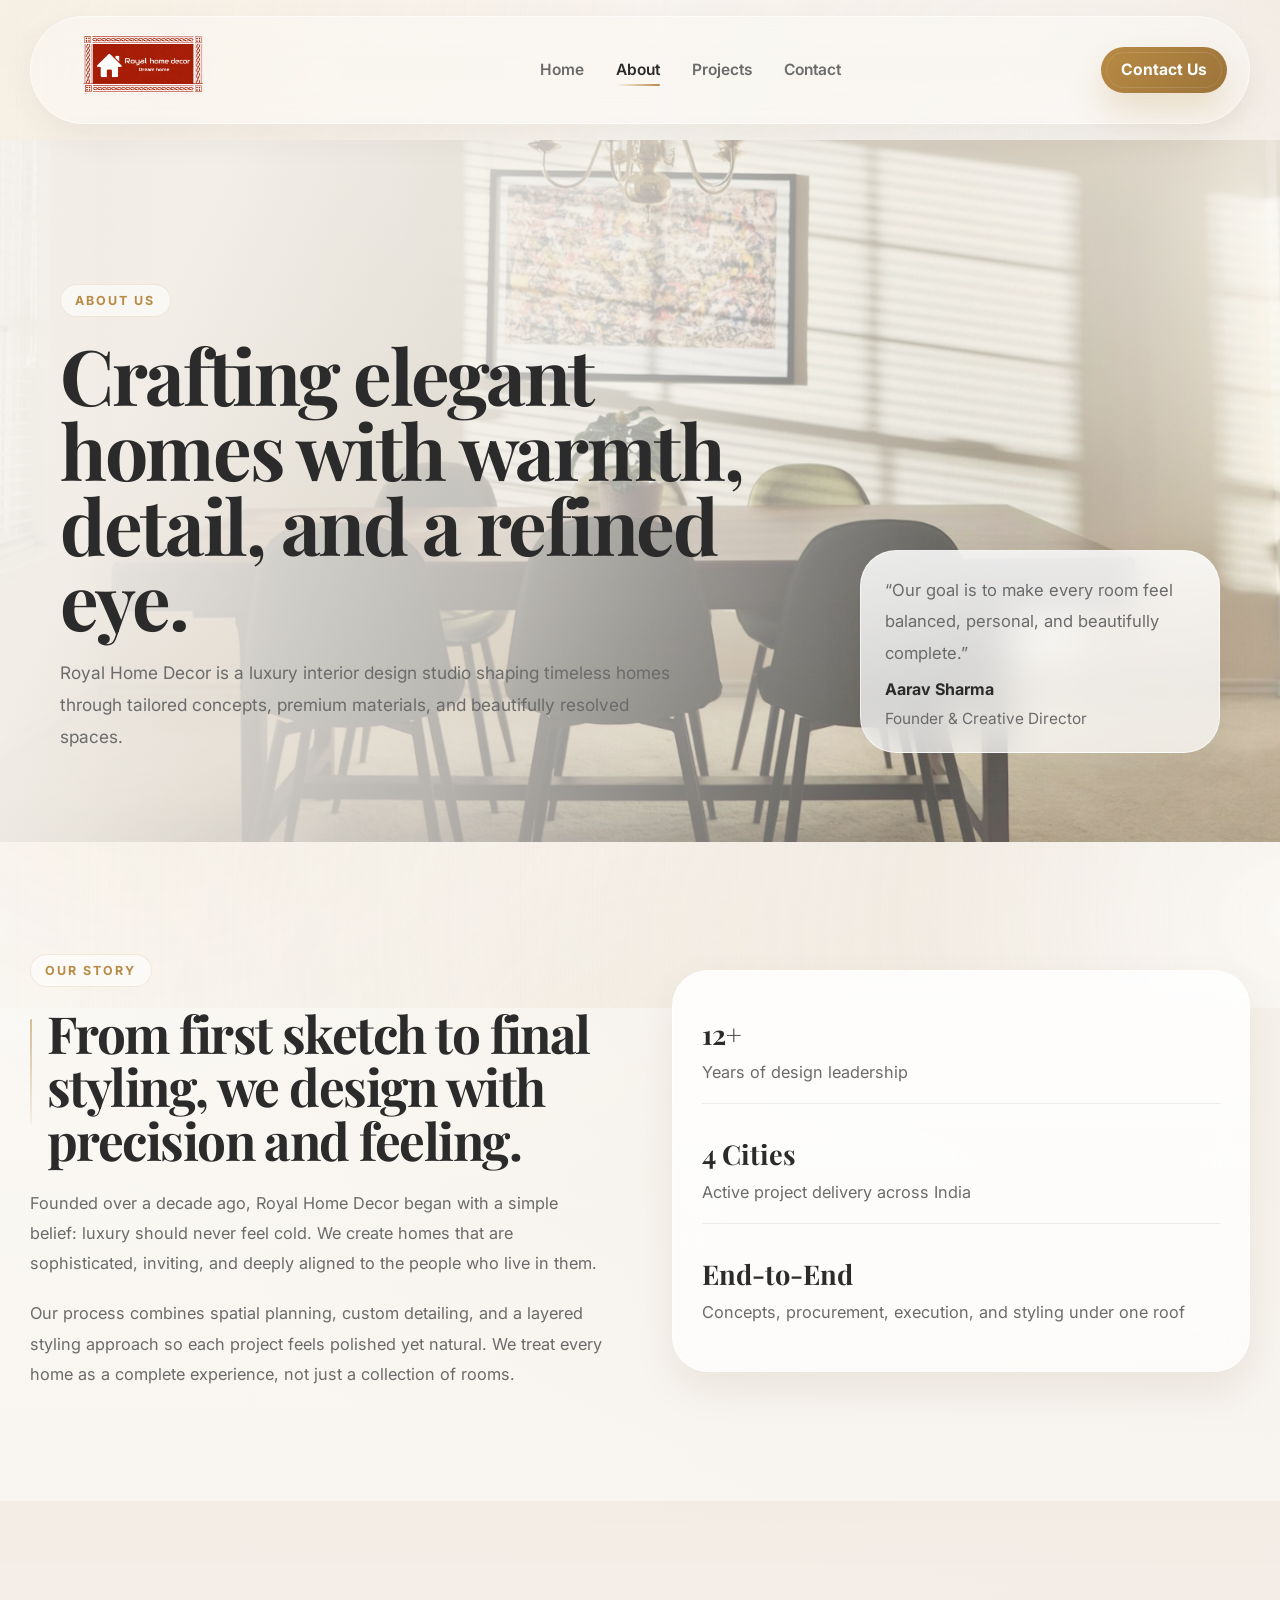
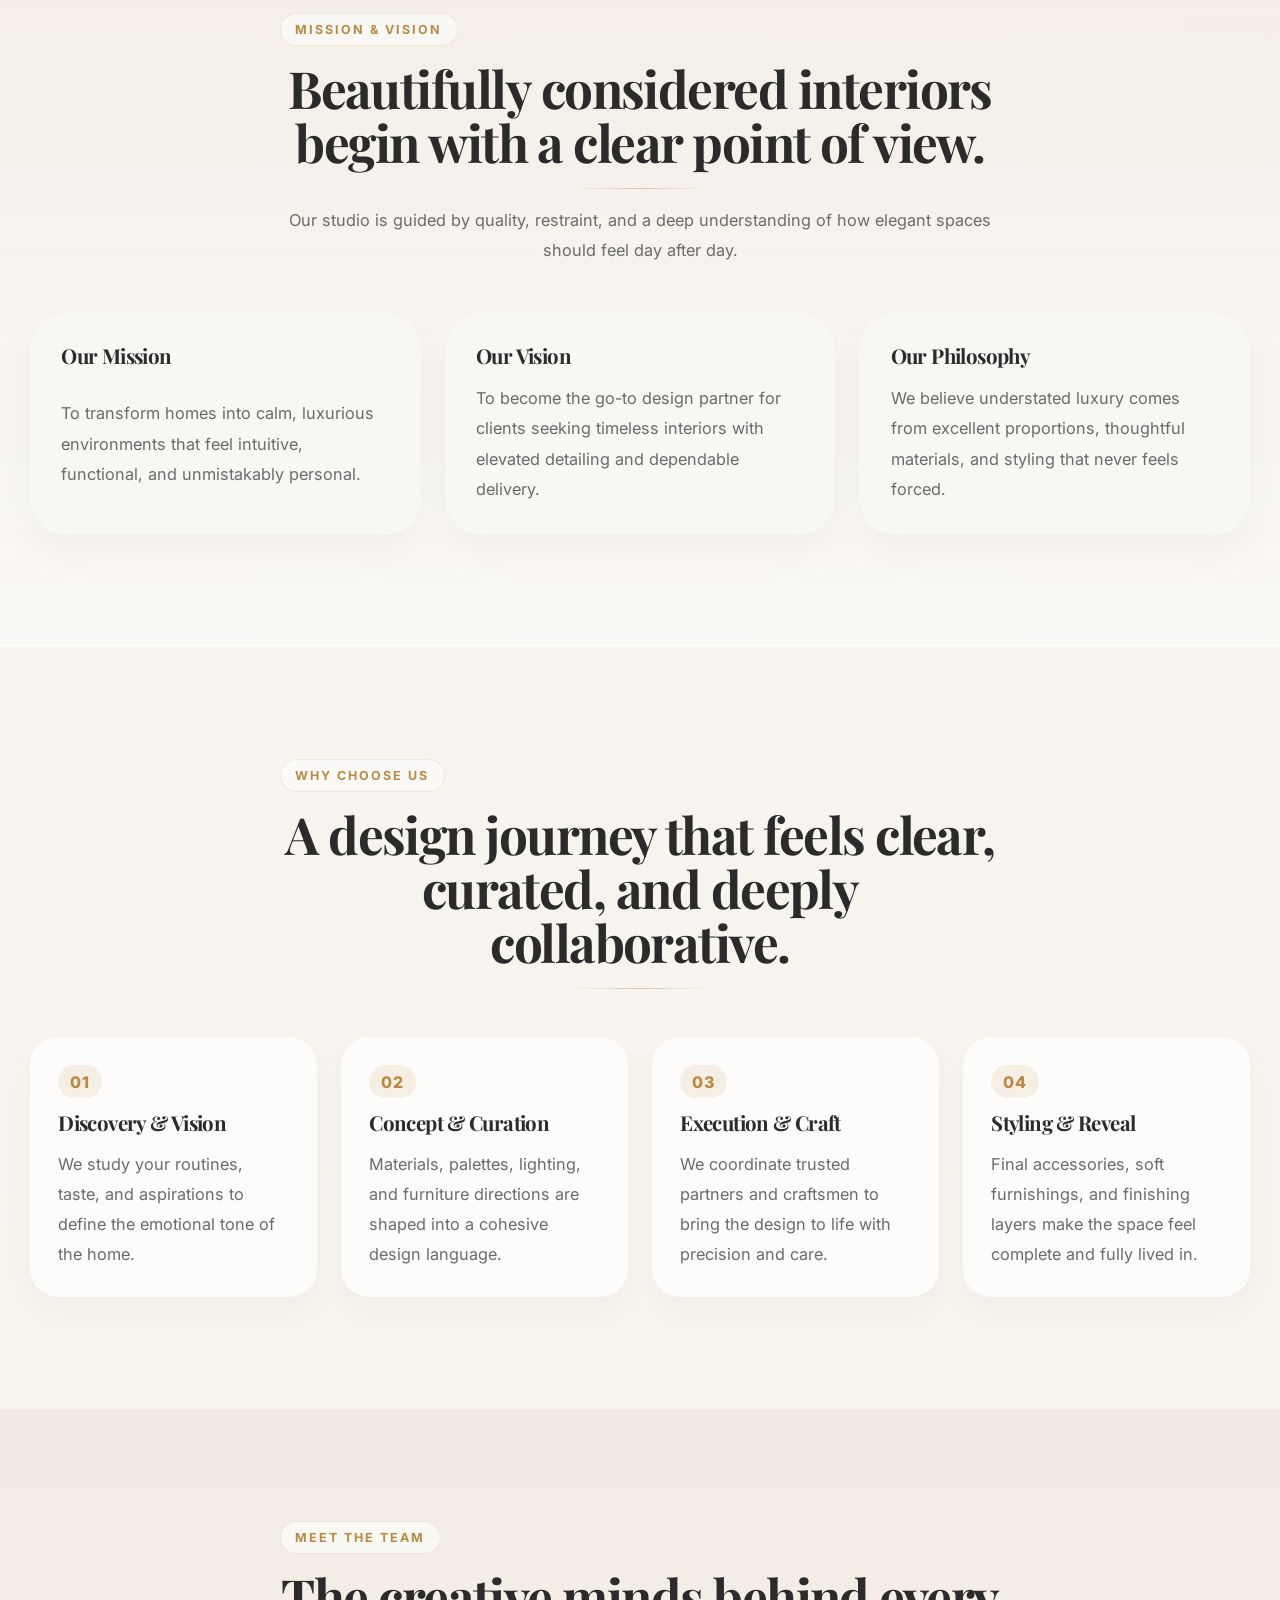
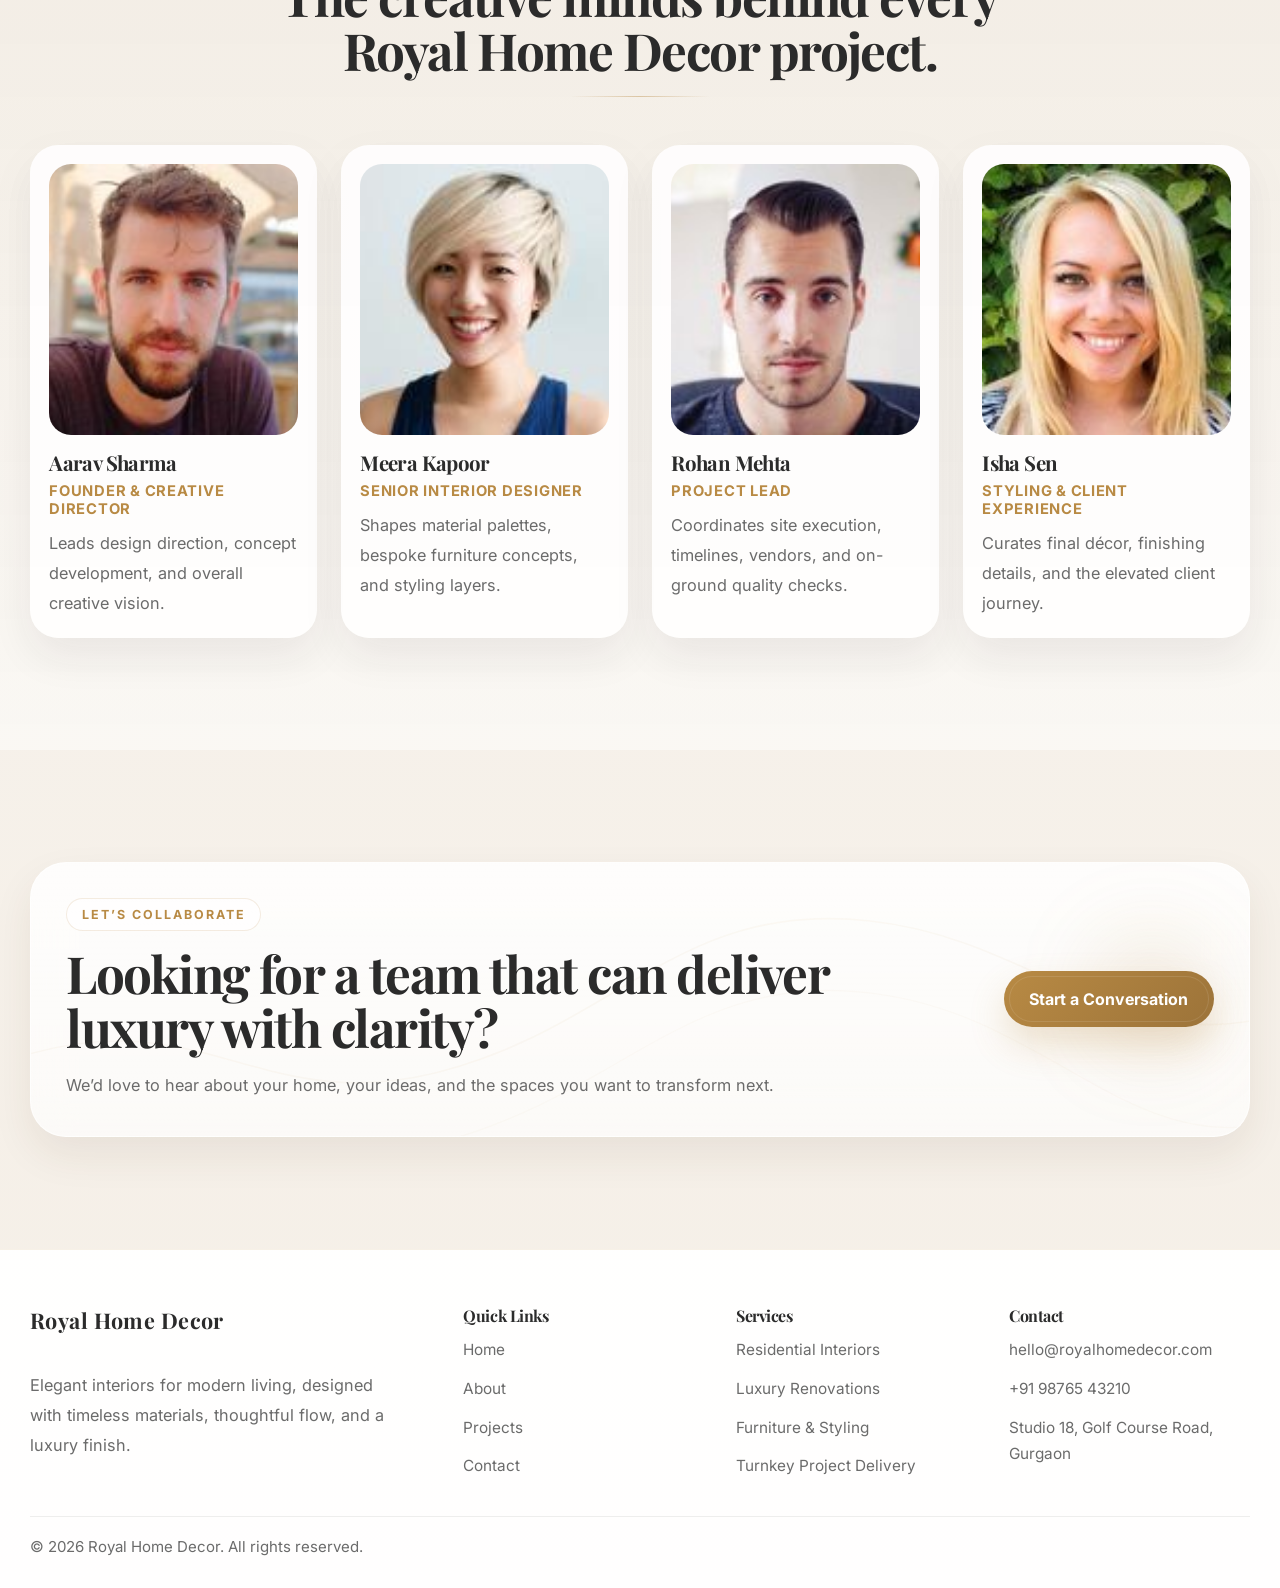
==== about.html @ 0a36ddc9 "Update navbar branding and layout refinements" ====
<!DOCTYPE html>
<html lang="en">
  <head>
    <meta charset="UTF-8" />
    <meta name="viewport" content="width=device-width, initial-scale=1.0" />
    <title>About Us | Royal Home Decor</title>
    <meta
      name="description"
      content="Learn about Royal Home Decor, our design philosophy, team, and approach to creating elegant luxury interiors."
    />
    <script>
      document.documentElement.classList.add("js");
    </script>
    <link rel="preconnect" href="https://fonts.googleapis.com" />
    <link rel="preconnect" href="https://fonts.gstatic.com" crossorigin />
    <link
      href="https://fonts.googleapis.com/css2?family=Inter:wght@400;500;600;700;800&amp;family=Playfair+Display:wght@500;600;700;800&amp;display=swap"
      rel="stylesheet"
    />
    <link rel="stylesheet" href="style.css" />
  </head>
  <body data-page="about">
    <div class="page-shell">
      <header class="site-header">
        <nav class="navbar" aria-label="Primary navigation">
          <a class="logo" href="index.html">
            <img src="images/brand/logo.png" alt="Royal Home Decor Logo" />
          </a>

          <div class="nav-menu" id="primary-menu">
            <a href="index.html" class="nav-link">Home</a>
            <a href="about.html" class="nav-link" aria-current="page">About</a>
            <a href="projects.html" class="nav-link">Projects</a>
            <a href="contact.html" class="nav-link">Contact</a>
          </div>

          <a href="contact.html" class="nav-cta">Contact Us</a>

          <button
            class="menu-toggle"
            type="button"
            aria-label="Toggle navigation"
            aria-expanded="false"
            aria-controls="primary-menu"
          >
            <span></span>
            <span></span>
          </button>
        </nav>
      </header>

      <main class="page-main">
        <section class="page-hero hero-about about-hero">
          <div class="about-hero-container">
            <div class="page-hero-copy reveal reveal-up">
              <span class="eyebrow">About Us</span>
              <h1>Crafting elegant homes with warmth, detail, and a refined eye.</h1>
              <p>
                Royal Home Decor is a luxury interior design studio shaping
                timeless homes through tailored concepts, premium materials, and
                beautifully resolved spaces.
              </p>
            </div>

            <div class="page-hero-card glass-panel reveal reveal-up">
              <p>
                “Our goal is to make every room feel balanced, personal, and
                beautifully complete.”
              </p>
              <strong>Aarav Sharma</strong>
              <span>Founder &amp; Creative Director</span>
            </div>
          </div>
        </section>

        <section class="section">
          <div class="container split-grid">
            <div class="editorial-panel reveal reveal-left">
              <span class="section-tag">Our Story</span>
              <h2>From first sketch to final styling, we design with precision and feeling.</h2>
              <p>
                Founded over a decade ago, Royal Home Decor began with a simple
                belief: luxury should never feel cold. We create homes that are
                sophisticated, inviting, and deeply aligned to the people who
                live in them.
              </p>
              <p>
                Our process combines spatial planning, custom detailing, and a
                layered styling approach so each project feels polished yet
                natural. We treat every home as a complete experience, not just
                a collection of rooms.
              </p>
            </div>

            <div class="story-card reveal reveal-right">
              <div class="story-metric">
                <strong>12+</strong>
                <span>Years of design leadership</span>
              </div>
              <div class="story-metric">
                <strong>4 Cities</strong>
                <span>Active project delivery across India</span>
              </div>
              <div class="story-metric">
                <strong>End-to-End</strong>
                <span>Concepts, procurement, execution, and styling under one roof</span>
              </div>
            </div>
          </div>
        </section>

        <section class="section section-soft">
          <div class="container">
            <div class="section-header reveal reveal-up">
              <span class="section-tag">Mission &amp; Vision</span>
              <h2>Beautifully considered interiors begin with a clear point of view.</h2>
              <p>
                Our studio is guided by quality, restraint, and a deep
                understanding of how elegant spaces should feel day after day.
              </p>
            </div>

            <div class="value-grid">
              <article class="value-card reveal reveal-up" data-delay="0">
                <h3>Our Mission</h3>
                <p>
                  To transform homes into calm, luxurious environments that feel
                  intuitive, functional, and unmistakably personal.
                </p>
              </article>

              <article class="value-card reveal reveal-up" data-delay="120">
                <h3>Our Vision</h3>
                <p>
                  To become the go-to design partner for clients seeking timeless
                  interiors with elevated detailing and dependable delivery.
                </p>
              </article>

              <article class="value-card reveal reveal-up" data-delay="240">
                <h3>Our Philosophy</h3>
                <p>
                  We believe understated luxury comes from excellent proportions,
                  thoughtful materials, and styling that never feels forced.
                </p>
              </article>
            </div>
          </div>
        </section>

        <section class="section">
          <div class="container">
            <div class="section-header reveal reveal-up">
              <span class="section-tag">Why Choose Us</span>
              <h2>A design journey that feels clear, curated, and deeply collaborative.</h2>
            </div>

            <div class="timeline">
              <article class="timeline-step process-card reveal reveal-up" data-delay="0">
                <span class="timeline-index">01</span>
                <h3>Discovery &amp; Vision</h3>
                <p>
                  We study your routines, taste, and aspirations to define the
                  emotional tone of the home.
                </p>
              </article>

              <article class="timeline-step process-card reveal reveal-up" data-delay="120">
                <span class="timeline-index">02</span>
                <h3>Concept &amp; Curation</h3>
                <p>
                  Materials, palettes, lighting, and furniture directions are
                  shaped into a cohesive design language.
                </p>
              </article>

              <article class="timeline-step process-card reveal reveal-up" data-delay="240">
                <span class="timeline-index">03</span>
                <h3>Execution &amp; Craft</h3>
                <p>
                  We coordinate trusted partners and craftsmen to bring the
                  design to life with precision and care.
                </p>
              </article>

              <article class="timeline-step process-card reveal reveal-up" data-delay="360">
                <span class="timeline-index">04</span>
                <h3>Styling &amp; Reveal</h3>
                <p>
                  Final accessories, soft furnishings, and finishing layers make
                  the space feel complete and fully lived in.
                </p>
              </article>
            </div>
          </div>
        </section>

        <section class="section section-soft">
          <div class="container">
            <div class="section-header reveal reveal-up">
              <span class="section-tag">Meet The Team</span>
              <h2>The creative minds behind every Royal Home Decor project.</h2>
            </div>

            <div class="team-grid">
              <article class="team-card reveal reveal-up" data-delay="0">
                <img src="images/team/aarav-sharma.jpg" alt="Aarav Sharma portrait" />
                <h3>Aarav Sharma</h3>
                <span>Founder &amp; Creative Director</span>
                <p>Leads design direction, concept development, and overall creative vision.</p>
              </article>

              <article class="team-card reveal reveal-up" data-delay="120">
                <img src="images/team/meera-kapoor.jpg" alt="Meera Kapoor portrait" />
                <h3>Meera Kapoor</h3>
                <span>Senior Interior Designer</span>
                <p>Shapes material palettes, bespoke furniture concepts, and styling layers.</p>
              </article>

              <article class="team-card reveal reveal-up" data-delay="240">
                <img src="images/team/rohan-mehta.jpg" alt="Rohan Mehta portrait" />
                <h3>Rohan Mehta</h3>
                <span>Project Lead</span>
                <p>Coordinates site execution, timelines, vendors, and on-ground quality checks.</p>
              </article>

              <article class="team-card reveal reveal-up" data-delay="360">
                <img src="images/team/isha-sen.jpg" alt="Isha Sen portrait" />
                <h3>Isha Sen</h3>
                <span>Styling &amp; Client Experience</span>
                <p>Curates final décor, finishing details, and the elevated client journey.</p>
              </article>
            </div>
          </div>
        </section>

        <section class="section">
          <div class="container">
            <div class="cta-banner reveal reveal-up">
              <div>
                <span class="section-tag">Let’s Collaborate</span>
                <h2>Looking for a team that can deliver luxury with clarity?</h2>
                <p>
                  We’d love to hear about your home, your ideas, and the spaces
                  you want to transform next.
                </p>
              </div>
              <a href="contact.html" class="btn btn-primary">Start a Conversation</a>
            </div>
          </div>
        </section>
      </main>

      <footer class="site-footer">
        <div class="container footer-grid">
          <div class="footer-brand">
            <a class="logo" href="index.html">Royal Home Decor</a>
            <p>
              Elegant interiors for modern living, designed with timeless
              materials, thoughtful flow, and a luxury finish.
            </p>
          </div>

          <div class="footer-column">
            <h3>Quick Links</h3>
            <a href="index.html">Home</a>
            <a href="about.html">About</a>
            <a href="projects.html">Projects</a>
            <a href="contact.html">Contact</a>
          </div>

          <div class="footer-column">
            <h3>Services</h3>
            <p>Residential Interiors</p>
            <p>Luxury Renovations</p>
            <p>Furniture &amp; Styling</p>
            <p>Turnkey Project Delivery</p>
          </div>

          <div class="footer-column">
            <h3>Contact</h3>
            <a href="mailto:hello@royalhomedecor.com">hello@royalhomedecor.com</a>
            <a href="tel:+919876543210">+91 98765 43210</a>
            <p>Studio 18, Golf Course Road, Gurgaon</p>
          </div>
        </div>

        <div class="container footer-bottom">
          <p>&copy; <span data-year></span> Royal Home Decor. All rights reserved.</p>
        </div>
      </footer>
    </div>

    <script src="script.js"></script>
  </body>
</html>
---- style.css ----
:root {
  --bg: #f8f5f0;
  --white: #ffffff;
  --gold: #b88a44;
  --gold-muted: #c4933f;
  --gold-deep: #9c7339;
  --beige: #ede5da;
  --beige-deep: #e3d7c6;
  --text-primary: #2b2b2b;
  --text-secondary: #6b6b6b;
  --border-soft: rgba(184, 138, 68, 0.16);
  --border-strong: rgba(184, 138, 68, 0.28);
  --glass: rgba(255, 255, 255, 0.54);
  --glass-strong: rgba(255, 255, 255, 0.82);
  --shadow-soft: 0 18px 40px rgba(77, 52, 20, 0.08);
  --shadow-card: 0 28px 60px rgba(43, 43, 43, 0.1);
  --shadow-lift: 0 32px 70px rgba(43, 43, 43, 0.14);
  --radius-xl: 36px;
  --radius-lg: 28px;
  --radius-md: 20px;
  --radius-sm: 16px;
  --max-width: 1220px;
  --nav-height: 86px;
  --transition: 0.35s ease;
  --carousel-gap: 1.5rem;
  --cards-per-view: 3;
  --pattern-beige: rgba(237, 229, 218, 0.38);
  --pattern-gold: rgba(184, 138, 68, 0.08);
  --pattern-gold-soft: rgba(184, 138, 68, 0.14);
  --noise-pattern: url("data:image/svg+xml,%3Csvg xmlns='http://www.w3.org/2000/svg' width='140' height='140' viewBox='0 0 140 140'%3E%3Cg fill='%23c4933f' fill-opacity='0.08'%3E%3Ccircle cx='12' cy='18' r='1'/%3E%3Ccircle cx='56' cy='38' r='0.8'/%3E%3Ccircle cx='96' cy='22' r='0.9'/%3E%3Ccircle cx='128' cy='70' r='1'/%3E%3Ccircle cx='84' cy='96' r='0.8'/%3E%3Ccircle cx='38' cy='112' r='1'/%3E%3Ccircle cx='18' cy='80' r='0.7'/%3E%3Ccircle cx='68' cy='130' r='0.9'/%3E%3C/g%3E%3C/svg%3E");
  --curve-pattern: url("data:image/svg+xml,%3Csvg xmlns='http://www.w3.org/2000/svg' width='760' height='320' viewBox='0 0 760 320' fill='none'%3E%3Cpath d='M-40 248C84 224 116 80 250 92C384 104 432 248 560 248C646 248 708 200 800 168' stroke='%23B88A44' stroke-opacity='0.16' stroke-width='1.2'/%3E%3Cpath d='M-24 132C96 108 176 172 286 154C426 132 476 20 610 20C688 20 738 52 812 92' stroke='%23B88A44' stroke-opacity='0.12' stroke-width='1'/%3E%3C/svg%3E");
  --wave-pattern: url("data:image/svg+xml,%3Csvg xmlns='http://www.w3.org/2000/svg' width='900' height='360' viewBox='0 0 900 360' fill='none'%3E%3Cpath d='M0 220C128 184 172 266 300 234C434 200 478 106 620 122C734 134 798 214 900 196' stroke='%23B88A44' stroke-opacity='0.12' stroke-width='1.2'/%3E%3Cpath d='M0 292C122 258 178 318 300 286C436 252 486 156 626 176C744 192 804 284 900 274' stroke='%23B88A44' stroke-opacity='0.08' stroke-width='1'/%3E%3C/svg%3E");
}

*,
*::before,
*::after {
  box-sizing: border-box;
}

html {
  scroll-behavior: smooth;
  overflow-x: hidden;
  overflow-y: auto;
}

body {
  margin: 0;
  font-family: "Inter", sans-serif;
  color: var(--text-primary);
  background:
    radial-gradient(circle at top left, rgba(255, 255, 255, 0.78), transparent 28%),
    radial-gradient(circle at top right, rgba(237, 229, 218, 0.8), transparent 34%),
    linear-gradient(180deg, #fbf9f4 0%, #f8f5f0 40%, #f5efe7 100%);
  overflow-x: hidden;
  overflow-y: auto;
  transition: opacity 0.55s ease, transform 0.55s ease;
}

.js body {
  opacity: 0;
  transform: translateY(14px);
}

.js body.is-loaded {
  opacity: 1;
  transform: none;
}

.js body.is-leaving {
  opacity: 0;
  transform: translateY(14px);
}

body.menu-open {
  overflow: hidden;
}

body.modal-open {
  overflow: hidden;
}

img {
  display: block;
  width: 100%;
}

a {
  color: inherit;
  text-decoration: none;
}

button,
input,
textarea {
  font: inherit;
}

button,
a,
input,
textarea {
  -webkit-tap-highlight-color: transparent;
}

button {
  cursor: pointer;
}

p {
  margin: 0;
}

.page-shell {
  position: relative;
  display: flex;
  min-height: 100vh;
  flex-direction: column;
  overflow: visible;
  isolation: isolate;
  z-index: 0;
}

.page-shell::before,
.page-shell::after {
  content: "";
  position: fixed;
  inset: -12vh -10vw;
  pointer-events: none;
}

.page-shell::before {
  z-index: -3;
  background:
    radial-gradient(ellipse at 6% 8%, rgba(196, 147, 63, 0.16) 0%, rgba(196, 147, 63, 0.09) 18%, rgba(196, 147, 63, 0.03) 34%, transparent 56%),
    radial-gradient(ellipse at 94% 92%, rgba(255, 255, 255, 0.72) 0%, rgba(237, 229, 218, 0.52) 20%, rgba(237, 229, 218, 0.16) 38%, transparent 62%),
    radial-gradient(circle at 18% 68%, rgba(196, 147, 63, 0.1) 0%, rgba(196, 147, 63, 0.03) 22%, transparent 48%),
    radial-gradient(circle at 78% 28%, rgba(255, 255, 255, 0.46) 0%, rgba(255, 255, 255, 0.1) 22%, transparent 48%),
    radial-gradient(circle at 52% 112%, rgba(196, 147, 63, 0.08) 0%, rgba(196, 147, 63, 0.02) 20%, transparent 50%);
  opacity: 0.82;
  animation: none;
}

.page-shell::after {
  z-index: -2;
  background:
    linear-gradient(rgba(196, 147, 63, 0.055) 1px, transparent 1px) 0 0 / 72px 72px,
    linear-gradient(90deg, rgba(196, 147, 63, 0.055) 1px, transparent 1px) 0 0 / 72px 72px,
    var(--noise-pattern) 0 0 / 140px 140px;
  opacity: 0.18;
}

.page-main {
  flex: 1;
}

.container {
  width: min(calc(100% - 3rem), var(--max-width));
  margin: 0 auto;
}

.section {
  position: relative;
  padding: 7rem 0;
  isolation: isolate;
}

.section-soft {
  background:
    linear-gradient(180deg, rgba(237, 229, 218, 0.55) 0%, rgba(255, 255, 255, 0.48) 100%);
}

.eyebrow,
.section-tag {
  display: inline-flex;
  align-items: center;
  gap: 0.45rem;
  width: fit-content;
  padding: 0.5rem 0.9rem;
  border-radius: 999px;
  background: rgba(255, 255, 255, 0.56);
  border: 1px solid var(--border-soft);
  color: var(--gold);
  font-size: 0.78rem;
  font-weight: 700;
  letter-spacing: 0.16em;
  text-transform: uppercase;
}

h1,
h2,
h3 {
  margin: 0;
  font-family: "Playfair Display", serif;
  font-weight: 700;
  letter-spacing: -0.03em;
}

h1 {
  font-size: clamp(3rem, 6vw, 5.7rem);
  line-height: 0.98;
}

h2 {
  font-size: clamp(2.25rem, 4vw, 4rem);
  line-height: 1.05;
}

h3 {
  font-size: 1.28rem;
  line-height: 1.2;
}

.section-header {
  max-width: 720px;
  margin: 0 auto 3rem;
  text-align: center;
  display: grid;
  gap: 1rem;
}

.section-header h2 {
  position: relative;
  padding-bottom: 1.2rem;
}

.section-header h2::after {
  content: "";
  position: absolute;
  left: 50%;
  bottom: 0;
  width: min(140px, 44%);
  height: 1px;
  transform: translateX(-50%);
  background:
    linear-gradient(90deg, transparent 0%, rgba(184, 138, 68, 0.42) 50%, transparent 100%);
}

.section-header p,
.hero-copy p,
.page-hero-copy p,
.editorial-panel p,
.cta-banner p,
.footer-brand p,
.value-card p,
.timeline-step p,
.team-card p,
.detail-card p,
.story-metric span,
.project-overlay p {
  color: var(--text-secondary);
  font-size: 1.02rem;
  line-height: 1.85;
}

.btn,
.nav-cta,
.inline-link {
  display: inline-flex;
  align-items: center;
  justify-content: center;
  border: 0;
  border-radius: 999px;
  transition: transform var(--transition), box-shadow var(--transition),
    background-color var(--transition), color var(--transition),
    border-color var(--transition), opacity var(--transition);
}

.btn {
  min-height: 56px;
  padding: 0.95rem 1.6rem;
  font-weight: 700;
}

.btn-small {
  min-height: 42px;
  padding: 0.65rem 1rem;
  font-size: 0.92rem;
}

.btn-primary,
.nav-cta {
  position: relative;
  overflow: hidden;
  isolation: isolate;
  background: linear-gradient(135deg, var(--gold) 0%, var(--gold-deep) 100%);
  color: var(--white);
  box-shadow: 0 18px 36px rgba(184, 138, 68, 0.24);
}

.btn-primary::after,
.nav-cta::after {
  content: "";
  position: absolute;
  inset: 5px;
  border-radius: inherit;
  border: 1px solid rgba(255, 255, 255, 0.3);
  opacity: 0.36;
  transition: opacity var(--transition), transform var(--transition);
  pointer-events: none;
}

.btn-secondary {
  background: rgba(255, 255, 255, 0.66);
  border: 1px solid rgba(184, 138, 68, 0.18);
  color: var(--text-primary);
  box-shadow: 0 14px 30px rgba(43, 43, 43, 0.06);
  backdrop-filter: blur(14px);
}

.btn:hover,
.nav-cta:hover,
.inline-link:hover,
.btn:focus-visible,
.nav-cta:focus-visible,
.inline-link:focus-visible {
  transform: translateY(-2px);
}

.btn-primary:hover::after,
.nav-cta:hover::after,
.btn-primary:focus-visible::after,
.nav-cta:focus-visible::after {
  opacity: 0.66;
  transform: scale(0.98);
}

.inline-link {
  width: fit-content;
  padding: 0;
  color: var(--gold);
  font-weight: 700;
}

.glass-panel,
.floating-card,
.story-card,
.form-card,
.contact-panel,
.cta-banner,
.value-card {
  border: 1px solid rgba(255, 255, 255, 0.64);
  background: linear-gradient(180deg, rgba(255, 255, 255, 0.86) 0%, rgba(255, 255, 255, 0.68) 100%);
  backdrop-filter: blur(20px);
  box-shadow: var(--shadow-soft);
}

.project-card::before,
.gallery-card::before,
.testimonial-card::before {
  content: "";
  position: absolute;
  inset: 10px;
  border-radius: calc(var(--radius-lg) - 8px);
  border: 1px solid rgba(184, 138, 68, 0.22);
  opacity: 0;
  transform: scale(0.985);
  z-index: 2;
  transition: opacity var(--transition), transform var(--transition);
  pointer-events: none;
}

.project-card:hover::before,
.gallery-card:hover::before,
.testimonial-card:hover::before,
.project-card:focus-within::before,
.gallery-card:focus-within::before,
.testimonial-card:focus-within::before {
  opacity: 1;
  transform: scale(1);
}

.site-header {
  position: sticky;
  top: 0;
  z-index: 1000;
  padding: 1rem 0;
}

.navbar {
  width: min(calc(100% - 3rem), var(--max-width));
  margin: 0 auto;
  display: flex;
  align-items: center;
  justify-content: space-between;
  gap: 1rem;
  min-height: 88px;
  padding: 0.8rem 1.35rem;
  border-radius: 999px;
  background: rgba(255, 255, 255, 0.34);
  border: 1px solid rgba(255, 255, 255, 0.5);
  box-shadow: 0 14px 34px rgba(43, 43, 43, 0.06);
  backdrop-filter: blur(16px);
  transition: background-color var(--transition), border-color var(--transition),
    box-shadow var(--transition);
}

.navbar.scrolled,
.navbar.menu-open {
  background: rgba(255, 255, 255, 0.82);
  border-color: var(--border-soft);
  box-shadow: 0 18px 38px rgba(43, 43, 43, 0.08);
}

.logo {
  font-family: "Playfair Display", serif;
  font-size: 1.35rem;
  font-weight: 700;
  letter-spacing: 0.02em;
}

.navbar > .logo {
  display: flex;
  align-items: center;
  justify-content: flex-start;
  width: 220px;
  min-width: 220px;
  height: 80px;
  overflow: hidden;
  padding-left: 0;
  margin-right: 0.5rem;
  flex-shrink: 0;
  line-height: 0;
}

.navbar > .logo img {
  height: 80px;
  width: auto;
  margin-left: 18px;
  object-fit: contain;
  transform: scale(1.8);
  transform-origin: left center;
  display: block;
}

.navbar,
.nav-container {
  display: flex;
  align-items: center;
}

.nav-menu {
  display: flex;
  align-items: center;
  gap: 2rem;
}

.nav-link {
  position: relative;
  color: var(--text-secondary);
  font-size: 0.97rem;
  font-weight: 600;
}

.nav-link::after {
  content: "";
  position: absolute;
  left: 0;
  bottom: -0.45rem;
  width: 100%;
  height: 2px;
  border-radius: 999px;
  background: linear-gradient(90deg, transparent, var(--gold));
  transform: scaleX(0);
  transform-origin: left;
  transition: transform var(--transition);
}

.nav-link:hover,
.nav-link:focus-visible,
.nav-link[aria-current="page"] {
  color: var(--text-primary);
}

.nav-link:hover::after,
.nav-link:focus-visible::after,
.nav-link[aria-current="page"]::after {
  transform: scaleX(1);
}

.nav-cta {
  min-height: 46px;
  padding: 0.72rem 1.26rem;
  line-height: 1.15;
  white-space: nowrap;
  font-size: 0.98rem;
  font-weight: 700;
  flex-shrink: 0;
}

.menu-toggle {
  display: none;
  width: 48px;
  height: 48px;
  flex-shrink: 0;
  align-items: center;
  justify-content: center;
  flex-direction: column;
  gap: 0.35rem;
  border: 0;
  border-radius: 50%;
  background: rgba(255, 255, 255, 0.7);
}

.menu-toggle span {
  width: 20px;
  height: 2px;
  border-radius: 999px;
  background: var(--text-primary);
  transition: transform var(--transition), opacity var(--transition);
}

.hero-home,
.page-hero {
  position: relative;
  display: flex;
  align-items: center;
  overflow: clip;
  isolation: isolate;
}

.hero-home::before,
.page-hero::before {
  content: "";
  position: absolute;
  inset: 0;
  background:
    linear-gradient(112deg, rgba(248, 245, 240, 0.94) 15%, rgba(248, 245, 240, 0.72) 45%, rgba(248, 245, 240, 0.34) 75%),
    radial-gradient(circle at top right, rgba(255, 255, 255, 0.65), transparent 30%);
  z-index: -1;
}

.hero-home::after {
  content: "";
  position: absolute;
  top: -18%;
  right: -10%;
  width: min(44vw, 520px);
  aspect-ratio: 1;
  border-radius: 50%;
  background: rgba(237, 229, 218, 0.52);
  filter: blur(40px);
  z-index: -1;
}

.hero-home {
  min-height: 100vh;
  padding-top: 110px;
  padding-bottom: clamp(2.8rem, 5.8vh, 5.2rem);
  background: url("images/featured/home-hero.jpg") center/cover no-repeat;
  background-attachment: scroll;
}

.hero-section {
  position: relative;
  min-height: 100vh;
  padding-top: 110px;
  overflow: visible;
  background-attachment: scroll;
}

.main-wrapper,
.page-container,
.page-wrapper {
  overflow: visible;
}

.hero-section,
.testimonial-track,
.project-card,
.hero-stats-card {
  transform: translateZ(0);
  backface-visibility: hidden;
}

.page-hero {
  min-height: 78vh;
  padding: 8.5rem 0 5rem;
  background-position: center;
  background-size: cover;
  background-attachment: scroll;
}

.about-hero-container {
  position: relative;
  z-index: 1;
  width: 100%;
  max-width: 1400px;
  margin: 0 auto;
  padding: 0 60px;
  display: flex;
  justify-content: space-between;
  align-items: flex-end;
  gap: clamp(1.5rem, 3vw, 3rem);
}

.about-hero .page-hero-copy {
  max-width: min(760px, 100%);
  margin: 0;
  padding: 0;
  left: auto;
  right: auto;
  position: relative;
}

.about-hero .page-hero-card {
  margin-left: auto;
  width: min(360px, 100%);
  max-width: 360px;
}

.hero-home .hero-grid,
.hero-container {
  position: relative;
  width: 100%;
  max-width: 1400px;
  margin: 0 auto;
  padding: 0 60px;
  display: block;
}

.hero-about {
  background-image: url("images/featured/about-hero.jpg");
}

.hero-projects {
  background-image: url("images/projects/chandelier-salon.jpg");
}

.hero-contact {
  background-image: url("images/featured/contact-hero.jpg");
}

.hero-grid,
.page-hero-inner {
  position: relative;
  z-index: 1;
  display: grid;
  width: 100%;
  grid-template-columns: minmax(0, 1fr) minmax(260px, 340px);
  gap: clamp(1.4rem, 2.8vw, 2.5rem);
  align-items: center;
}

.hero-grid::before,
.hero-grid::after {
  content: "";
  position: absolute;
  pointer-events: none;
}

.hero-grid::before {
  top: -8%;
  left: -8%;
  width: min(62vw, 760px);
  height: min(44vh, 320px);
  background: var(--curve-pattern) left top / contain no-repeat;
  opacity: 0.36;
  z-index: -1;
}

.hero-grid::after {
  right: 20%;
  bottom: 4%;
  width: 180px;
  height: 180px;
  background:
    radial-gradient(circle, rgba(184, 138, 68, 0.22) 0 1.4px, transparent 1.4px) 0 0 / 18px 18px;
  opacity: 0.26;
  animation: none;
  z-index: -1;
}

.page-hero-inner {
  align-items: end;
}

.page-hero-inner--centered {
  grid-template-columns: 1fr;
  justify-items: center;
  text-align: center;
}

.hero-copy,
.page-hero-copy {
  position: relative;
  max-width: 680px;
  display: grid;
  gap: 1.2rem;
}

.hero-home .hero-copy,
.hero-content {
  max-width: 900px;
  padding-left: 0;
  padding-right: 380px;
}

.hero-copy::before {
  content: "";
  position: absolute;
  left: -16%;
  top: 18%;
  width: min(42vw, 430px);
  aspect-ratio: 1;
  border-radius: 50%;
  background: radial-gradient(circle, rgba(184, 138, 68, 0.16) 0%, rgba(184, 138, 68, 0.04) 58%, transparent 78%);
  filter: blur(30px);
  z-index: -1;
  animation: none;
}

.hero-copy h1 {
  font-size: clamp(2.6rem, 5.4vw, 5rem);
  line-height: 0.97;
}

.hero-home .hero-copy h1,
.hero-content h1 {
  font-size: clamp(4rem, 6vw, 7rem);
  line-height: 0.92;
  letter-spacing: -0.04em;
  margin-bottom: 24px;
}

.hero-copy p,
.page-hero-copy p {
  max-width: 620px;
  font-size: 1.08rem;
}

.hero-home .hero-copy p,
.hero-content p {
  max-width: 680px;
  font-size: 1.3rem;
  margin-bottom: 32px;
}

.page-hero-inner--centered .page-hero-copy p {
  margin: 0 auto;
}

.hero-actions {
  display: flex;
  flex-wrap: wrap;
  gap: 1rem;
  margin-top: 0.5rem;
}

.hero-trust {
  margin-top: 0.5rem;
  max-width: 62ch;
  color: var(--text-secondary);
  font-size: 0.96rem;
  line-height: 1.8;
}

.floating-card,
.page-hero-card {
  padding: 1.5rem;
  border-radius: var(--radius-xl);
}

.floating-card {
  display: grid;
  gap: 1rem;
  animation: none;
}

.hero-stats {
  position: relative;
  isolation: isolate;
}

.hero-right {
  position: absolute;
  top: 50%;
  right: 60px;
  display: flex;
  justify-content: flex-end;
  transform: none;
  translate: 0 -50%;
}

.hero-home .hero-grid > .hero-stats {
  position: absolute;
  top: 50%;
  right: 60px;
  justify-self: end;
  transform: none;
  translate: 0 -50%;
}

.hero-home .hero-stats,
.hero-stats-card {
  width: 330px;
  max-width: 100%;
  padding: 34px 28px;
  animation: floatCard 8s ease-in-out infinite;
}

.hero-overlay,
.hero-inner,
.hero-wrapper {
  padding-left: 0 !important;
  padding-right: 0 !important;
}

.hero-bg,
.hero-overlay,
.bg-blob,
.floating-shape {
  will-change: auto;
  animation: none;
  filter: none;
}

.hero-stats::before,
.hero-stats::after {
  content: "";
  position: absolute;
  pointer-events: none;
  z-index: -1;
}

.hero-stats::before {
  width: 130px;
  height: 130px;
  top: -30px;
  right: -24px;
  border-radius: 28px;
  border: 1px solid rgba(184, 138, 68, 0.22);
  background: rgba(255, 255, 255, 0.2);
  transform: rotate(10deg);
  animation: none;
}

.hero-stats::after {
  width: 120px;
  height: 120px;
  left: -28px;
  bottom: 14px;
  border-radius: 50%;
  background: rgba(184, 138, 68, 0.12);
  filter: blur(34px);
}

.hero-stats .stat-block + .stat-block {
  border-top: 1px solid rgba(43, 43, 43, 0.08);
  padding-top: 1rem;
}

.stat-block strong {
  display: block;
  font-family: "Playfair Display", serif;
  font-size: 2.15rem;
}

.stat-block span,
.page-hero-card span {
  color: var(--text-secondary);
  font-size: 0.96rem;
}

.page-hero-card {
  display: grid;
  gap: 0.6rem;
  max-width: 360px;
}

.page-hero-card p {
  font-size: 1.04rem;
  line-height: 1.9;
  color: var(--text-secondary);
}

.split-grid {
  display: grid;
  grid-template-columns: minmax(0, 1fr) minmax(0, 1fr);
  gap: 4rem;
  align-items: center;
}

.split-grid--balanced {
  grid-template-columns: minmax(0, 0.95fr) minmax(0, 1.05fr);
}

.image-panel img {
  min-height: 520px;
  object-fit: cover;
  border-radius: var(--radius-xl);
  box-shadow: var(--shadow-card);
}

.image-panel {
  position: relative;
  isolation: isolate;
}

.image-panel::before,
.image-panel::after {
  content: "";
  position: absolute;
  pointer-events: none;
  z-index: -1;
}

.image-panel::before {
  left: -8%;
  top: 6%;
  width: min(80%, 430px);
  height: min(94%, 540px);
  border-radius: 230px 230px 32px 32px;
  border: 1px solid rgba(184, 138, 68, 0.16);
  background: linear-gradient(180deg, rgba(237, 229, 218, 0.48) 0%, rgba(255, 255, 255, 0.05) 100%);
}

.image-panel::after {
  width: 130px;
  height: 130px;
  top: -18px;
  right: -18px;
  border-radius: 24px;
  background:
    radial-gradient(circle, rgba(184, 138, 68, 0.24) 0 1.2px, transparent 1.2px) 0 0 / 12px 12px;
  opacity: 0.34;
}

.editorial-panel {
  display: grid;
  gap: 1.25rem;
}

.editorial-panel h2 {
  position: relative;
  padding-left: 1.05rem;
}

.editorial-panel h2::before {
  content: "";
  position: absolute;
  left: 0;
  top: 0.24em;
  width: 2px;
  height: 65%;
  border-radius: 999px;
  background: linear-gradient(180deg, rgba(184, 138, 68, 0.55) 0%, rgba(184, 138, 68, 0.08) 100%);
}

.feature-list {
  display: grid;
  gap: 1rem;
  margin: 0.5rem 0 0.75rem;
}

.feature-item {
  padding: 1.1rem 1.2rem;
  border-radius: var(--radius-md);
  background: rgba(255, 255, 255, 0.72);
  border: 1px solid rgba(255, 255, 255, 0.7);
  box-shadow: 0 16px 36px rgba(43, 43, 43, 0.05);
}

.feature-item strong {
  display: block;
  margin-bottom: 0.35rem;
  font-size: 1rem;
}

.feature-item span {
  color: var(--text-secondary);
  font-size: 0.96rem;
  line-height: 1.75;
}

.project-grid {
  position: relative;
  z-index: 0;
  display: grid;
  gap: 1.5rem;
}

.project-grid--three {
  grid-template-columns: repeat(3, minmax(0, 1fr));
}

.project-grid::before,
.gallery-grid::before {
  content: "";
  position: absolute;
  inset: -1.6rem -1rem;
  border-radius: calc(var(--radius-xl) + 8px);
  background:
    linear-gradient(rgba(184, 138, 68, 0.05) 1px, transparent 1px),
    linear-gradient(90deg, rgba(184, 138, 68, 0.05) 1px, transparent 1px);
  background-size: 44px 44px;
  opacity: 0.24;
  z-index: -2;
  pointer-events: none;
}

.project-grid::after,
.gallery-grid::after {
  content: "";
  position: absolute;
  width: min(34vw, 360px);
  aspect-ratio: 1;
  top: 18%;
  right: 10%;
  border-radius: 50%;
  background: rgba(184, 138, 68, 0.08);
  filter: blur(40px);
  z-index: -1;
  pointer-events: none;
  animation: none;
}

.project-card,
.gallery-card {
  position: relative;
  overflow: hidden;
  border-radius: var(--radius-lg);
  box-shadow: var(--shadow-card);
  background: var(--white);
  transition: transform var(--transition), box-shadow var(--transition);
  transform: translateZ(0);
  backface-visibility: hidden;
}

.project-card:hover,
.gallery-card:hover,
.testimonial-card:hover,
.team-card:hover {
  transform: translateY(-8px);
  box-shadow: var(--shadow-lift);
}

.project-media,
.gallery-card img {
  position: relative;
  overflow: hidden;
}

.project-media {
  aspect-ratio: 0.84;
}

.project-media img,
.gallery-card img {
  height: 100%;
  object-fit: cover;
  transition: transform 0.7s ease;
}

.project-image--mahagun {
  width: 100%;
  height: 100%;
  object-fit: contain;
  object-position: center center;
  background: #ebe6de;
  filter: none;
  transform: scale(1);
  transition: transform 0.7s ease;
}

.project-card:hover .project-media img,
.gallery-card:hover img {
  transform: scale(1.06);
}

.project-card:hover .project-image--mahagun {
  transform: scale(1.03);
}


.project-overlay,
.gallery-overlay {
  --overlay-action-space: 0px;
  position: absolute;
  left: 1.15rem;
  right: 1.15rem;
  bottom: 0.85rem;
  display: grid;
  gap: 0.34rem;
  padding: 0.82rem 1rem calc(0.86rem + var(--overlay-action-space));
  border-radius: 22px;
  background: rgba(255, 255, 255, 0.76);
  border: 1px solid rgba(255, 255, 255, 0.72);
  backdrop-filter: blur(16px);
  align-content: start;
  overflow: hidden;
  transform: translateY(calc(100% - 104px));
  transition: transform 0.45s ease, padding-bottom 0.35s ease;
}

.project-meta,
.gallery-overlay span {
  color: var(--gold);
  font-size: 0.88rem;
  font-weight: 700;
  letter-spacing: 0.08em;
  text-transform: uppercase;
}

.project-overlay h3,
.gallery-overlay h3 {
  margin: 0;
  line-height: 1.1;
}

.project-overlay .project-cta,
.gallery-overlay .btn {
  position: absolute;
  left: 1rem;
  right: 1rem;
  bottom: 0.86rem;
  margin: 0;
  opacity: 0;
  transform: translateY(12px);
  pointer-events: none;
  transition: opacity 0.35s ease, transform 0.35s ease;
}

.project-card:hover .project-overlay,
.project-card:focus-within .project-overlay,
.gallery-card:hover .gallery-overlay,
.gallery-card:focus-within .gallery-overlay {
  --overlay-action-space: 3.5rem;
  transform: translateY(0);
}

.project-card:hover .project-overlay .project-cta,
.project-card:focus-within .project-overlay .project-cta,
.gallery-card:hover .gallery-overlay .btn,
.gallery-card:focus-within .gallery-overlay .btn {
  opacity: 1;
  transform: translateY(0);
  pointer-events: auto;
}

.section-actions {
  display: flex;
  justify-content: center;
  margin-top: 2.5rem;
}

.hero-gallery {
  min-height: min(70vh, 680px);
  padding: 8rem 0 5rem;
  background:
    linear-gradient(rgba(248, 245, 240, 0.78), rgba(248, 245, 240, 0.84)),
    url("images/projects/mahagun-mascot-crossing-republic.jpg") center 56% / cover no-repeat;
}

[data-page="nirala-gallery"] .hero-gallery {
  background:
    linear-gradient(rgba(248, 245, 240, 0.78), rgba(248, 245, 240, 0.84)),
    url("images/projects/nirala-estate-kitchen.jpg") center 52% / cover no-repeat;
}

.gallery-page-hero {
  display: grid;
  gap: 1rem;
  max-width: 900px;
}

.gallery-page-hero h1 {
  font-size: clamp(2.4rem, 5.2vw, 5rem);
  line-height: 0.98;
}

.gallery-page-hero p {
  color: var(--text-secondary);
  max-width: 68ch;
  line-height: 1.8;
}

.gallery-back-link {
  display: inline-flex;
  align-items: center;
  gap: 0.45rem;
  width: fit-content;
  margin-bottom: 1rem;
  padding: 0.55rem 1rem;
  border-radius: 999px;
  border: 1px solid var(--border-soft);
  background: rgba(255, 255, 255, 0.74);
  color: var(--text-primary);
  font-weight: 600;
  transition: transform var(--transition), border-color var(--transition), color var(--transition);
}

.gallery-back-link:hover,
.gallery-back-link:focus-visible {
  color: var(--gold-deep);
  border-color: var(--border-strong);
  transform: translateY(-2px);
}

.mahagun-gallery-page {
  position: relative;
  padding-top: 1.2rem;
}

.mahagun-gallery-page::before {
  content: "";
  position: absolute;
  top: 8%;
  right: 4%;
  width: min(28vw, 320px);
  aspect-ratio: 1;
  border-radius: 50%;
  background: rgba(184, 138, 68, 0.1);
  filter: blur(40px);
  z-index: -1;
  pointer-events: none;
}

[data-page="gallery"] .gallery-grid {
  display: block;
  max-width: 1280px;
  margin: 0 auto;
}

[data-page="gallery"] .gallery-grid::before,
[data-page="gallery"] .gallery-grid::after {
  content: none;
}

[data-page="gallery"] .gallery-row {
  display: flex;
  gap: 24px;
  justify-content: center;
  margin-bottom: 24px;
}

[data-page="gallery"] .gallery-row:last-child {
  margin-bottom: 0;
}

[data-page="gallery"] .bottom-row {
  justify-content: center;
}

[data-page="gallery"] .gallery-row .gallery-item {
  width: 300px;
  flex: 0 0 300px;
  margin: 0;
  border-radius: 28px;
  overflow: hidden;
  background: #fff;
  box-shadow: 0 18px 40px rgba(0, 0, 0, 0.08);
  border: 0;
  padding: 0;
  transition: transform 0.35s ease, box-shadow 0.35s ease;
}

[data-page="gallery"] .gallery-item img {
  width: 100%;
  height: auto;
  display: block;
  border-radius: 28px;
  max-height: none;
  aspect-ratio: auto;
  object-fit: cover;
  transition: transform 0.4s ease;
}

[data-page="gallery"] .gallery-item:hover {
  transform: translateY(-5px);
  box-shadow: 0 24px 58px rgba(43, 43, 43, 0.2);
}

[data-page="gallery"] .gallery-item:hover img {
  transform: scale(1.03);
}

[data-page="nirala-gallery"] .gallery-grid {
  display: block;
  column-count: 4;
  column-gap: 22px;
  max-width: 1280px;
  margin: 0 auto;
}

[data-page="nirala-gallery"] .gallery-grid::before,
[data-page="nirala-gallery"] .gallery-grid::after {
  content: none;
}

[data-page="nirala-gallery"] .gallery-item {
  display: inline-block;
  width: 100%;
  break-inside: avoid;
  -webkit-column-break-inside: avoid;
  page-break-inside: avoid;
  margin: 0 0 22px;
  border-radius: 28px;
  overflow: hidden;
  background: #fff;
  box-shadow: 0 18px 40px rgba(0, 0, 0, 0.08);
  border: 0;
  padding: 0;
  transition: transform 0.35s ease, box-shadow 0.35s ease;
}

[data-page="nirala-gallery"] .gallery-item img {
  width: 100%;
  height: auto;
  display: block;
  border-radius: 28px;
  max-height: none;
  aspect-ratio: auto;
  object-fit: cover;
  transition: transform 0.4s ease;
}

[data-page="nirala-gallery"] .gallery-item:hover {
  transform: translateY(-5px);
  box-shadow: 0 24px 58px rgba(43, 43, 43, 0.2);
}

[data-page="nirala-gallery"] .gallery-item:hover img {
  transform: scale(1.03);
}

.mahagun-lightbox {
  position: fixed;
  inset: 0;
  z-index: 2200;
  display: grid;
  place-items: center;
  padding: clamp(1rem, 3vw, 2rem);
  background: rgba(7, 7, 7, 0.82);
  opacity: 0;
  visibility: hidden;
  pointer-events: none;
  transition: opacity 0.28s ease, visibility 0.28s ease;
}

.mahagun-lightbox.is-open {
  opacity: 1;
  visibility: visible;
  pointer-events: auto;
}

.mahagun-lightbox img {
  max-width: min(94vw, 1300px);
  max-height: 86vh;
  width: auto;
  height: auto;
  border-radius: 24px;
  box-shadow: 0 30px 90px rgba(0, 0, 0, 0.45);
}

.mahagun-lightbox-close {
  position: absolute;
  top: clamp(16px, 3vw, 26px);
  right: clamp(16px, 3vw, 26px);
  width: 48px;
  height: 48px;
  border: 1px solid rgba(255, 255, 255, 0.3);
  border-radius: 50%;
  background: rgba(27, 27, 27, 0.74);
  color: #fff;
  font-size: 2rem;
  line-height: 1;
}

.testimonials-section {
  position: relative;
  overflow: visible;
  isolation: isolate;
  background: transparent;
  padding: 96px 0 64px;
}

.testimonials-section::before,
.testimonials-section::after {
  content: none;
}

.carousel-shell {
  position: relative;
  isolation: isolate;
  display: grid;
  gap: 1rem;
}

.carousel-shell::before {
  content: none;
}

.testimonial-wrapper {
  --testimonial-gap: 22px;
  --slides-per-view: 3;
  position: relative;
  overflow: hidden;
  width: 100%;
  max-width: min(1280px, 100%);
  margin: 0 auto;
}

.testimonial-track {
  display: flex;
  align-items: stretch;
  gap: var(--testimonial-gap);
  transition: transform 0.8s ease;
  will-change: transform;
}

.testimonial-slide {
  flex: 0 0
    calc(
      (100% - (var(--testimonial-gap) * (var(--slides-per-view) - 1))) /
        var(--slides-per-view)
    );
  min-width: 0;
  display: flex;
  align-items: stretch;
}

.testimonial-card {
  width: 100%;
  max-width: none;
  min-height: 300px;
  height: 100%;
  display: flex;
  flex-direction: column;
  position: relative;
  overflow: hidden;
  background: rgba(255, 255, 255, 0.72);
  backdrop-filter: blur(18px);
  border: 1px solid rgba(184, 138, 68, 0.12);
  border-radius: 36px;
  padding: 42px;
  box-shadow: 0 25px 60px rgba(0, 0, 0, 0.06);
  transition: transform var(--transition), box-shadow var(--transition);
}

.testimonial-user {
  display: flex;
  align-items: center;
  gap: 22px;
  margin-bottom: 28px;
}

.testimonial-user img {
  width: 92px;
  height: 92px;
  border-radius: 50%;
  object-fit: cover;
  background: transparent;
  border: none;
  box-shadow: none;
}

.testimonial-head {
  display: grid;
  gap: 0.18rem;
}

.testimonial-head span {
  color: var(--text-secondary);
  font-size: 0.92rem;
}

.testimonial-stars {
  color: var(--gold);
  letter-spacing: 0.12em;
  font-size: 0.95rem;
  margin-bottom: 0.85rem;
}

.testimonial-card p {
  color: var(--text-secondary);
  line-height: 1.75;
  font-size: 1rem;
  margin: 0;
}

.carousel-controls {
  display: flex;
  align-items: center;
  justify-content: center;
  gap: 1rem;
}

.carousel-dots {
  display: flex;
  align-items: center;
  justify-content: center;
  gap: 0.5rem;
  flex: 1;
}

.carousel-dot,
.carousel-arrow {
  display: inline-flex;
  align-items: center;
  justify-content: center;
  border: 0;
}

.carousel-dot {
  width: 10px;
  height: 10px;
  border-radius: 50%;
  background: rgba(43, 43, 43, 0.18);
  transition: transform var(--transition), background-color var(--transition);
}

.carousel-dot.is-active {
  background: var(--gold);
  transform: scale(1.2);
}

.carousel-dot.active {
  background: var(--gold);
  transform: scale(1.2);
}

.carousel-arrow {
  width: 52px;
  height: 52px;
  border-radius: 50%;
  background: rgba(255, 255, 255, 0.76);
  color: var(--text-primary);
  box-shadow: 0 16px 32px rgba(43, 43, 43, 0.08);
}

.carousel-arrow:disabled {
  opacity: 0.45;
  cursor: not-allowed;
}

.cta-banner {
  position: relative;
  overflow: hidden;
  isolation: isolate;
  display: grid;
  grid-template-columns: minmax(0, 1fr) auto;
  gap: 2rem;
  align-items: center;
  padding: 2.2rem;
  border-radius: var(--radius-xl);
}

.cta-banner::before,
.cta-banner::after {
  content: "";
  position: absolute;
  pointer-events: none;
}

.cta-banner::before {
  inset: 0;
  background: var(--wave-pattern) right center / cover no-repeat;
  opacity: 0.36;
  z-index: -1;
}

.cta-banner::after {
  right: 3%;
  top: 48%;
  width: 120px;
  height: 120px;
  border-radius: 50%;
  transform: translateY(-50%);
  background: rgba(184, 138, 68, 0.14);
  filter: blur(40px);
  z-index: -1;
}

.cta-banner > div {
  display: grid;
  gap: 1rem;
}

.story-card,
.form-card,
.contact-panel {
  border-radius: var(--radius-xl);
}

.story-card {
  display: grid;
  gap: 1rem;
  padding: 1.8rem;
}

.story-metric {
  padding: 1rem 0;
  border-bottom: 1px solid rgba(43, 43, 43, 0.08);
}

.story-metric:last-child {
  border-bottom: 0;
}

.story-metric strong {
  display: block;
  margin-bottom: 0.3rem;
  font-family: "Playfair Display", serif;
  font-size: 1.7rem;
}

.value-grid {
  display: grid;
  grid-template-columns: repeat(3, minmax(0, 1fr));
  gap: 1.5rem;
}

.value-card {
  display: grid;
  gap: 0.9rem;
  padding: 1.9rem;
  border-radius: 36px;
  border: 1px solid transparent;
  background: #f8f7f4;
  box-shadow: 0 20px 40px rgba(0, 0, 0, 0.04);
  cursor: pointer;
  transition: transform 0.35s ease, border-color 0.35s ease,
    background-color 0.35s ease, box-shadow 0.35s ease;
}

.value-card h3 {
  transition: color 0.35s ease;
}

.value-card:hover,
.value-card:focus-within {
  transform: translateY(-10px);
  border-color: #c5964b;
  background: #fcfbf8;
  box-shadow: 0 30px 60px rgba(0, 0, 0, 0.1);
}

.value-card:hover h3,
.value-card:focus-within h3 {
  color: #c5964b;
}

.timeline {
  display: grid;
  grid-template-columns: repeat(4, minmax(0, 1fr));
  gap: 1.5rem;
}

.timeline-step {
  position: relative;
  display: grid;
  gap: 0.8rem;
  padding: 1.7rem;
  border-radius: var(--radius-lg);
  background: rgba(255, 255, 255, 0.72);
  border: 1px solid rgba(255, 255, 255, 0.7);
  box-shadow: 0 18px 42px rgba(43, 43, 43, 0.06);
}

.process-card {
  transition: transform 0.32s ease, box-shadow 0.32s ease, border-color 0.32s ease;
  border: 1px solid rgba(197, 150, 75, 0);
  box-shadow: 0 14px 30px rgba(0, 0, 0, 0.03);
}

.process-card:hover,
.process-card:focus-within {
  transform: translateY(-8px);
  border-color: rgba(197, 150, 75, 0.35);
  box-shadow:
    0 20px 40px rgba(0, 0, 0, 0.06),
    0 0 0 1px rgba(197, 150, 75, 0.12);
}

.timeline-index {
  display: inline-flex;
  width: fit-content;
  padding: 0.42rem 0.72rem;
  border-radius: 999px;
  background: rgba(184, 138, 68, 0.12);
  color: var(--gold);
  font-weight: 800;
  letter-spacing: 0.08em;
}

.team-grid {
  display: grid;
  grid-template-columns: repeat(4, minmax(0, 1fr));
  gap: 1.5rem;
}

.team-card {
  padding: 1.2rem;
  border-radius: var(--radius-lg);
  background: rgba(255, 255, 255, 0.82);
  box-shadow: 0 18px 42px rgba(43, 43, 43, 0.08);
  transition: transform var(--transition), box-shadow var(--transition);
}

.team-card img {
  aspect-ratio: 0.92;
  object-fit: cover;
  border-radius: 22px;
  margin-bottom: 1rem;
}

.team-card span {
  display: block;
  margin: 0.45rem 0 0.6rem;
  color: var(--gold);
  font-size: 0.92rem;
  font-weight: 700;
  letter-spacing: 0.05em;
  text-transform: uppercase;
}

.filter-bar {
  display: flex;
  flex-wrap: wrap;
  justify-content: center;
  gap: 0.85rem;
  margin-bottom: 2.5rem;
}

.filter-chip {
  min-height: 46px;
  padding: 0.75rem 1.2rem;
  border-radius: 999px;
  border: 1px solid var(--border-soft);
  background: rgba(255, 255, 255, 0.7);
  color: var(--text-secondary);
  font-weight: 700;
  transition: transform var(--transition), background-color var(--transition),
    color var(--transition), border-color var(--transition);
}

.filter-chip:hover,
.filter-chip:focus-visible,
.filter-chip.is-active {
  color: var(--white);
  background: var(--gold);
  border-color: transparent;
  transform: translateY(-2px);
}

.gallery-grid {
  position: relative;
  z-index: 0;
  display: grid;
  grid-template-columns: repeat(3, minmax(0, 1fr));
  gap: 1.5rem;
}

.gallery-card {
  min-height: 360px;
}

.gallery-card img {
  height: 100%;
}

.gallery-card::after {
  content: "";
  position: absolute;
  inset: 0;
  background: linear-gradient(180deg, transparent 15%, rgba(31, 27, 21, 0.5) 100%);
}

.gallery-overlay {
  z-index: 1;
}

.gallery-card[hidden] {
  display: none !important;
}

.gallery-card.is-filter-visible {
  animation: filterIn 0.55s ease both;
  animation-delay: var(--filter-delay, 0ms);
}

.contact-grid {
  position: relative;
  isolation: isolate;
  display: grid;
  grid-template-columns: minmax(0, 1.05fr) minmax(320px, 0.95fr);
  gap: 2rem;
  align-items: start;
}

.contact-grid::before,
.contact-grid::after {
  content: "";
  position: absolute;
  pointer-events: none;
}

.contact-grid::before {
  inset: -2rem -1rem;
  border-radius: calc(var(--radius-xl) + 10px);
  background:
    var(--wave-pattern) center 24% / cover no-repeat,
    linear-gradient(180deg, rgba(237, 229, 218, 0.34), rgba(255, 255, 255, 0.2));
  opacity: 0.44;
  z-index: -2;
}

.contact-grid::after {
  width: min(36vw, 360px);
  aspect-ratio: 1;
  right: -6%;
  top: -8%;
  border-radius: 50%;
  background: rgba(237, 229, 218, 0.78);
  filter: blur(40px);
  z-index: -1;
}

.form-card,
.contact-panel {
  padding: 2rem;
}

.form-card {
  display: grid;
  gap: 1rem;
}

.contact-form {
  position: relative;
  isolation: isolate;
  display: grid;
  gap: 1rem;
}

.contact-form::after {
  content: "";
  position: absolute;
  right: 0.6rem;
  bottom: 0.2rem;
  width: 96px;
  height: 96px;
  border-radius: 22px;
  border: 1px solid rgba(184, 138, 68, 0.24);
  transform: rotate(12deg);
  background: rgba(184, 138, 68, 0.08);
  filter: blur(1px);
  z-index: -1;
  pointer-events: none;
}

.form-field {
  display: grid;
  gap: 0.55rem;
}

.form-field span {
  font-weight: 700;
}

.form-field input,
.form-field textarea {
  width: 100%;
  border: 1px solid rgba(43, 43, 43, 0.08);
  border-radius: var(--radius-sm);
  background: rgba(255, 255, 255, 0.9);
  padding: 1rem 1.05rem;
  color: var(--text-primary);
  outline: none;
  transition: border-color var(--transition), box-shadow var(--transition),
    transform var(--transition);
}

.form-field input:hover,
.form-field textarea:hover,
.form-field input:focus,
.form-field textarea:focus {
  border-color: var(--border-strong);
  box-shadow: 0 0 0 4px rgba(184, 138, 68, 0.08);
  transform: translateY(-1px);
}

.form-field textarea {
  resize: vertical;
  min-height: 170px;
}

.form-status {
  color: var(--gold-deep);
  font-weight: 700;
}

.contact-panel {
  display: grid;
  gap: 1rem;
}

.detail-card {
  padding: 1.2rem 1.25rem;
  border-radius: var(--radius-md);
  background: rgba(255, 255, 255, 0.74);
  border: 1px solid rgba(255, 255, 255, 0.76);
  box-shadow: 0 16px 36px rgba(43, 43, 43, 0.05);
}

.detail-card h3 {
  margin-bottom: 0.45rem;
}

.detail-card a {
  color: var(--gold-deep);
  font-weight: 700;
}

.map-placeholder {
  position: relative;
  min-height: 280px;
  overflow: hidden;
  border-radius: var(--radius-lg);
  background:
    linear-gradient(0deg, rgba(184, 138, 68, 0.08), rgba(184, 138, 68, 0.08)),
    linear-gradient(135deg, #f3ece2 0%, #ffffff 100%);
  border: 1px solid rgba(184, 138, 68, 0.14);
}

.map-placeholder::before,
.map-placeholder::after {
  content: "";
  position: absolute;
  inset: 0;
}

.map-placeholder::before {
  background:
    linear-gradient(rgba(184, 138, 68, 0.12) 1px, transparent 1px),
    linear-gradient(90deg, rgba(184, 138, 68, 0.12) 1px, transparent 1px);
  background-size: 56px 56px;
  opacity: 0.35;
}

.map-placeholder::after {
  inset: 50% auto auto 50%;
  width: 18px;
  height: 18px;
  border-radius: 50%;
  background: var(--gold);
  box-shadow: 0 0 0 10px rgba(184, 138, 68, 0.14);
  transform: translate(-50%, -50%);
}

.map-overlay {
  position: absolute;
  left: 1.2rem;
  right: 1.2rem;
  bottom: 1.2rem;
  display: grid;
  gap: 0.35rem;
  padding: 1rem 1.05rem;
  border-radius: 18px;
  background: rgba(255, 255, 255, 0.84);
  backdrop-filter: blur(14px);
}

.map-overlay span {
  color: var(--gold);
  font-size: 0.78rem;
  font-weight: 800;
  letter-spacing: 0.12em;
  text-transform: uppercase;
}

.site-footer {
  background: rgba(255, 255, 255, 0.94);
  border-top: 1px solid rgba(184, 138, 68, 0.12);
  margin-top: auto;
}

.footer-grid {
  display: grid;
  grid-template-columns: minmax(0, 1.2fr) repeat(3, minmax(0, 0.72fr));
  gap: 2rem;
  padding: 3.5rem 0 2.25rem;
}

.footer-brand {
  max-width: 360px;
  display: grid;
  gap: 1rem;
}

.footer-column {
  display: grid;
  align-content: start;
  gap: 0.75rem;
}

.footer-column h3 {
  font-size: 1rem;
}

.footer-column a,
.footer-column p {
  color: var(--text-secondary);
  font-size: 0.96rem;
  line-height: 1.75;
}

.footer-column a:hover,
.footer-column a:focus-visible {
  color: var(--gold);
}

.footer-bottom {
  padding: 1.2rem 0 2rem;
  border-top: 1px solid rgba(43, 43, 43, 0.08);
}

.footer-bottom p {
  color: var(--text-secondary);
  font-size: 0.94rem;
}

.reveal {
  opacity: 0;
  transform: translateY(34px);
  transition: opacity 0.82s ease, transform 0.82s ease;
  transition-delay: var(--delay, 0ms);
}

.reveal-left {
  transform: translateX(-36px);
}

.reveal-right {
  transform: translateX(36px);
}

.reveal.is-visible {
  opacity: 1;
  transform: translate(0, 0);
}

body.is-loaded .hero-home .reveal,
body.is-loaded .page-hero .reveal {
  opacity: 1;
  transform: translate(0, 0);
}

@keyframes floatCard {
  0%,
  100% {
    transform: translate3d(0, 0, 0);
  }
  50% {
    transform: translate3d(0, -8px, 0);
  }
}

@keyframes driftDecor {
  0% {
    transform: translate3d(0, 0, 0) scale(1);
  }
  50% {
    transform: translate3d(-10px, 8px, 0) scale(1.02);
  }
  100% {
    transform: translate3d(12px, -10px, 0) scale(0.99);
  }
}

@keyframes floatParticles {
  0% {
    transform: translateY(0);
  }
  50% {
    transform: translateY(-12px);
  }
  100% {
    transform: translateY(0);
  }
}

@keyframes filterIn {
  from {
    opacity: 0;
    transform: translateY(18px) scale(0.98);
  }
  to {
    opacity: 1;
    transform: translateY(0) scale(1);
  }
}

@media (min-width: 1600px) {
  .hero-home .hero-grid,
  .hero-container {
    padding: 0 60px;
  }

  .hero-home .hero-grid > .hero-stats,
  .hero-right {
    right: 60px;
  }
}

@media (max-width: 1100px) {
  .hero-grid::before {
    opacity: 0.26;
  }

  .hero-copy::before {
    left: -8%;
    width: min(46vw, 360px);
  }

  .hero-stats::before {
    width: 102px;
    height: 102px;
    top: -20px;
    right: -14px;
  }

  .logo {
    font-size: 1.24rem;
  }

  .nav-menu {
    gap: 1.25rem;
  }

  .nav-link {
    font-size: 0.93rem;
  }

  .nav-cta {
    padding-inline: 1.05rem;
    font-size: 0.94rem;
  }

  .page-hero-inner,
  .split-grid,
  .contact-grid,
  .footer-grid {
    grid-template-columns: 1fr;
  }

  .hero-grid {
    align-items: center;
  }

  .page-hero-card,
  .floating-card {
    max-width: 360px;
  }

  .project-grid--three,
  .value-grid,
  .timeline,
  .gallery-grid {
    grid-template-columns: repeat(2, minmax(0, 1fr));
  }

  .team-grid {
    grid-template-columns: repeat(2, minmax(0, 1fr));
  }

  .cta-banner {
    grid-template-columns: 1fr;
  }

}

@media (max-width: 992px) {
  .hero-home .hero-grid,
  .hero-container {
    display: grid;
    grid-template-columns: 1fr;
    padding: 0 32px;
    gap: 48px;
  }

  .about-hero-container {
    padding: 0 32px;
    flex-direction: column;
    align-items: flex-start;
    gap: 1.75rem;
  }

  .about-hero .page-hero-copy {
    max-width: 100%;
  }

  .about-hero .page-hero-card {
    margin-left: 0;
    width: min(420px, 100%);
  }

  .hero-home .hero-copy,
  .hero-content {
    max-width: 100%;
    padding-left: 0;
    margin-left: 0;
    padding-right: 0;
  }

  .hero-home .hero-grid > .hero-stats,
  .hero-right {
    position: static;
    top: auto;
    right: auto;
    display: flex;
    justify-content: center;
    justify-self: center;
    transform: none;
    translate: 0;
  }

  .hero-home .hero-stats,
  .hero-stats-card {
    width: min(330px, 100%);
  }

  .testimonial-wrapper {
    --slides-per-view: 2;
    --testimonial-gap: 18px;
  }
}

@media (max-height: 860px) and (min-width: 861px) {
  .hero-home {
    padding-top: 5.9rem;
    padding-bottom: 2.4rem;
  }

  .hero-copy {
    gap: 0.85rem;
  }

  .hero-copy h1 {
    font-size: clamp(2.35rem, 5vw, 4.35rem);
    line-height: 0.96;
  }

  .hero-copy p {
    font-size: 0.98rem;
    line-height: 1.65;
  }

  .hero-actions {
    margin-top: 0.3rem;
  }

  .hero-actions .btn {
    min-height: 50px;
    padding: 0.8rem 1.35rem;
  }

  .hero-trust {
    font-size: 0.92rem;
    line-height: 1.6;
  }

  .floating-card {
    padding: 1.15rem;
  }

  .stat-block strong {
    font-size: 1.95rem;
  }
}

@media (max-width: 860px) {
  :root {
    --nav-height: 76px;
  }

  .site-header {
    padding: 0.8rem 0;
  }

  .navbar {
    min-height: 80px;
    padding: 0.68rem 1rem;
    border-radius: 28px;
    flex-wrap: wrap;
  }

  .menu-toggle {
    display: inline-flex;
    margin-left: auto;
  }

  .nav-menu,
  .nav-cta {
    display: none;
  }

  .navbar.menu-open .nav-menu,
  .navbar.menu-open .nav-cta {
    display: flex;
    width: 100%;
  }

  .navbar.menu-open .nav-menu {
    order: 4;
    flex-direction: column;
    align-items: flex-start;
    gap: 1rem;
    padding-top: 1rem;
  }

  .navbar.menu-open .nav-cta {
    order: 5;
    justify-content: center;
    margin-top: 0.6rem;
  }

  .navbar.menu-open .menu-toggle span:first-child {
    transform: translateY(4px) rotate(45deg);
  }

  .navbar.menu-open .menu-toggle span:last-child {
    transform: translateY(-4px) rotate(-45deg);
  }

  .hero-home,
  .page-hero {
    padding-top: 7.5rem;
  }

  .hero-home::after,
  .hero-grid::before,
  .hero-grid::after,
  .testimonials-section::after {
    display: none;
  }

  .page-shell::after {
    opacity: 0.11;
    background-size:
      58px 58px,
      58px 58px,
      120px 120px;
  }

  .page-shell::before {
    opacity: 0.72;
  }

  .image-panel::before {
    left: -3%;
    width: min(74%, 360px);
  }

  .contact-grid::before {
    opacity: 0.28;
  }

  .section {
    padding: 5.5rem 0;
  }

  .carousel-controls {
    justify-content: center;
  }

  .image-panel img {
    min-height: 420px;
  }
}

@media (max-width: 768px) {
  .testimonial-wrapper {
    --slides-per-view: 1;
    --testimonial-gap: 14px;
  }

  .navbar > .logo {
    width: 160px;
    min-width: 160px;
    height: 60px;
  }

  .navbar > .logo img {
    height: 60px;
    transform: scale(1.5);
  }
}

@media (max-width: 680px) {
  .hero-home .hero-grid,
  .hero-container {
    padding: 0 20px;
  }

  .about-hero-container {
    padding: 0 20px;
  }

  .container,
  .navbar {
    width: min(calc(100% - 1.4rem), var(--max-width));
  }

  h1 {
    font-size: clamp(2.4rem, 11vw, 3.9rem);
  }

  h2 {
    font-size: clamp(2rem, 8vw, 3rem);
  }

  .hero-actions,
  .section-actions {
    flex-direction: column;
    align-items: stretch;
  }

  .project-grid--three,
  .value-grid,
  .timeline,
  .gallery-grid,
  .team-grid {
    grid-template-columns: 1fr;
  }

  .project-grid::before,
  .project-grid::after,
  .gallery-grid::before,
  .gallery-grid::after,
  .carousel-shell::before {
    display: none;
  }

  .testimonial-card {
    border-radius: 28px;
    padding: 30px 24px;
  }

  .testimonial-user {
    gap: 14px;
    margin-bottom: 22px;
  }

  .testimonial-user img {
    width: 72px;
    height: 72px;
  }

  .project-overlay,
  .gallery-overlay {
    left: 0.95rem;
    right: 0.95rem;
    bottom: 0.95rem;
  }

  .project-overlay,
  .gallery-overlay {
    --overlay-action-space: 3.5rem;
    transform: none;
  }

  .project-overlay .project-cta,
  .gallery-overlay .btn {
    position: static;
    opacity: 1;
    transform: none;
    pointer-events: auto;
  }

  .form-card,
  .contact-panel,
  .story-card,
  .cta-banner {
    padding: 1.4rem;
  }

  .image-panel img {
    min-height: 320px;
  }

  .gallery-page-hero h1 {
    font-size: clamp(1.6rem, 7vw, 2.2rem);
  }

  .gallery-page-hero p {
    font-size: 0.95rem;
    line-height: 1.7;
  }

  .mahagun-lightbox img {
    max-width: 96vw;
    max-height: 82vh;
    border-radius: 16px;
  }

}

@media (max-width: 1320px) {
  [data-page="gallery"] .gallery-row {
    flex-wrap: wrap;
  }

  [data-page="gallery"] .gallery-row .gallery-item {
    width: calc(50% - 12px);
    flex: 1 1 calc(50% - 12px);
    max-width: 360px;
  }
}

@media (max-width: 760px) {
  [data-page="gallery"] .gallery-row .gallery-item {
    width: 100%;
    flex: 1 1 100%;
    max-width: 440px;
  }
}

@media (max-width: 1100px) {
  [data-page="nirala-gallery"] .gallery-grid {
    column-count: 3;
  }
}

@media (max-width: 768px) {
  [data-page="nirala-gallery"] .gallery-grid {
    column-count: 2;
  }
}

@media (max-width: 520px) {
  [data-page="nirala-gallery"] .gallery-grid {
    column-count: 1;
  }
}

@media (prefers-reduced-motion: reduce) {
  html {
    scroll-behavior: auto;
  }

  *,
  *::before,
  *::after {
    animation: none !important;
    transition-duration: 0.01ms !important;
    transition-delay: 0ms !important;
  }

  .reveal,
  .js body {
    opacity: 1 !important;
    transform: none !important;
  }
}
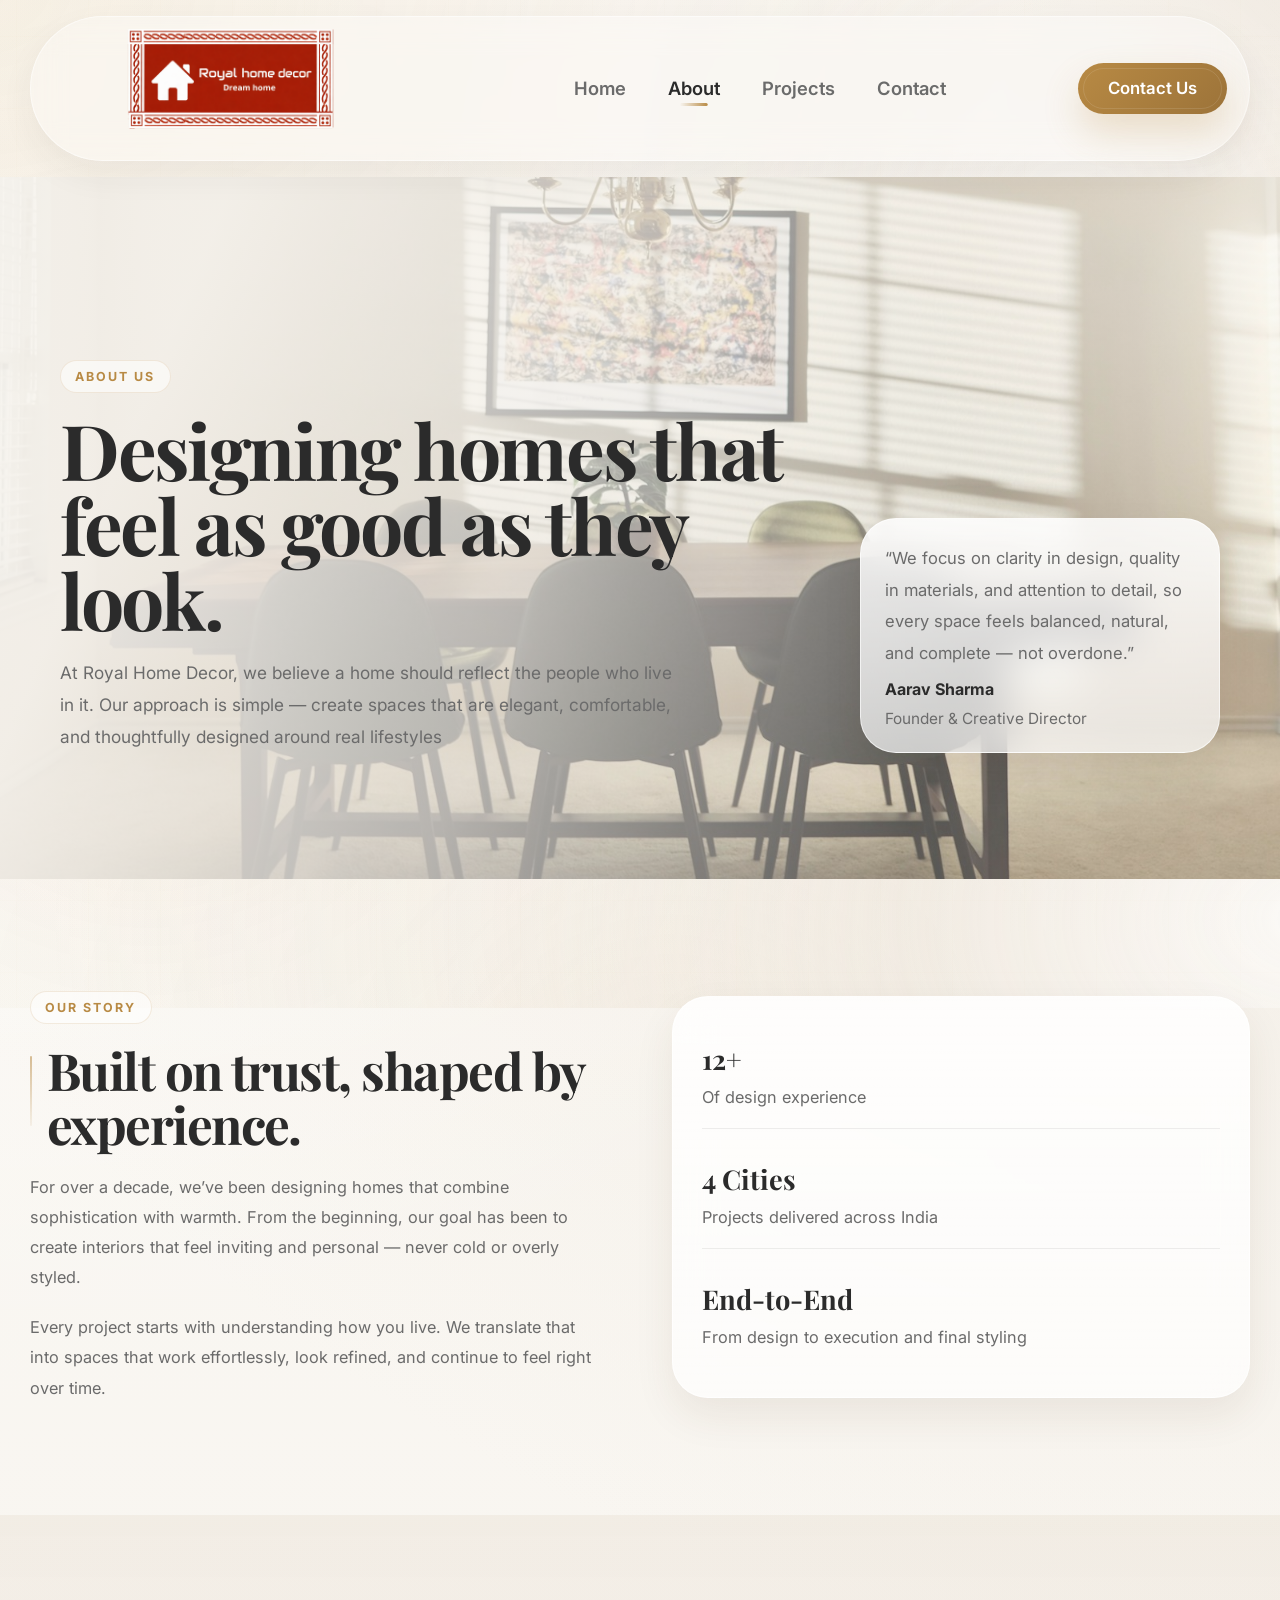
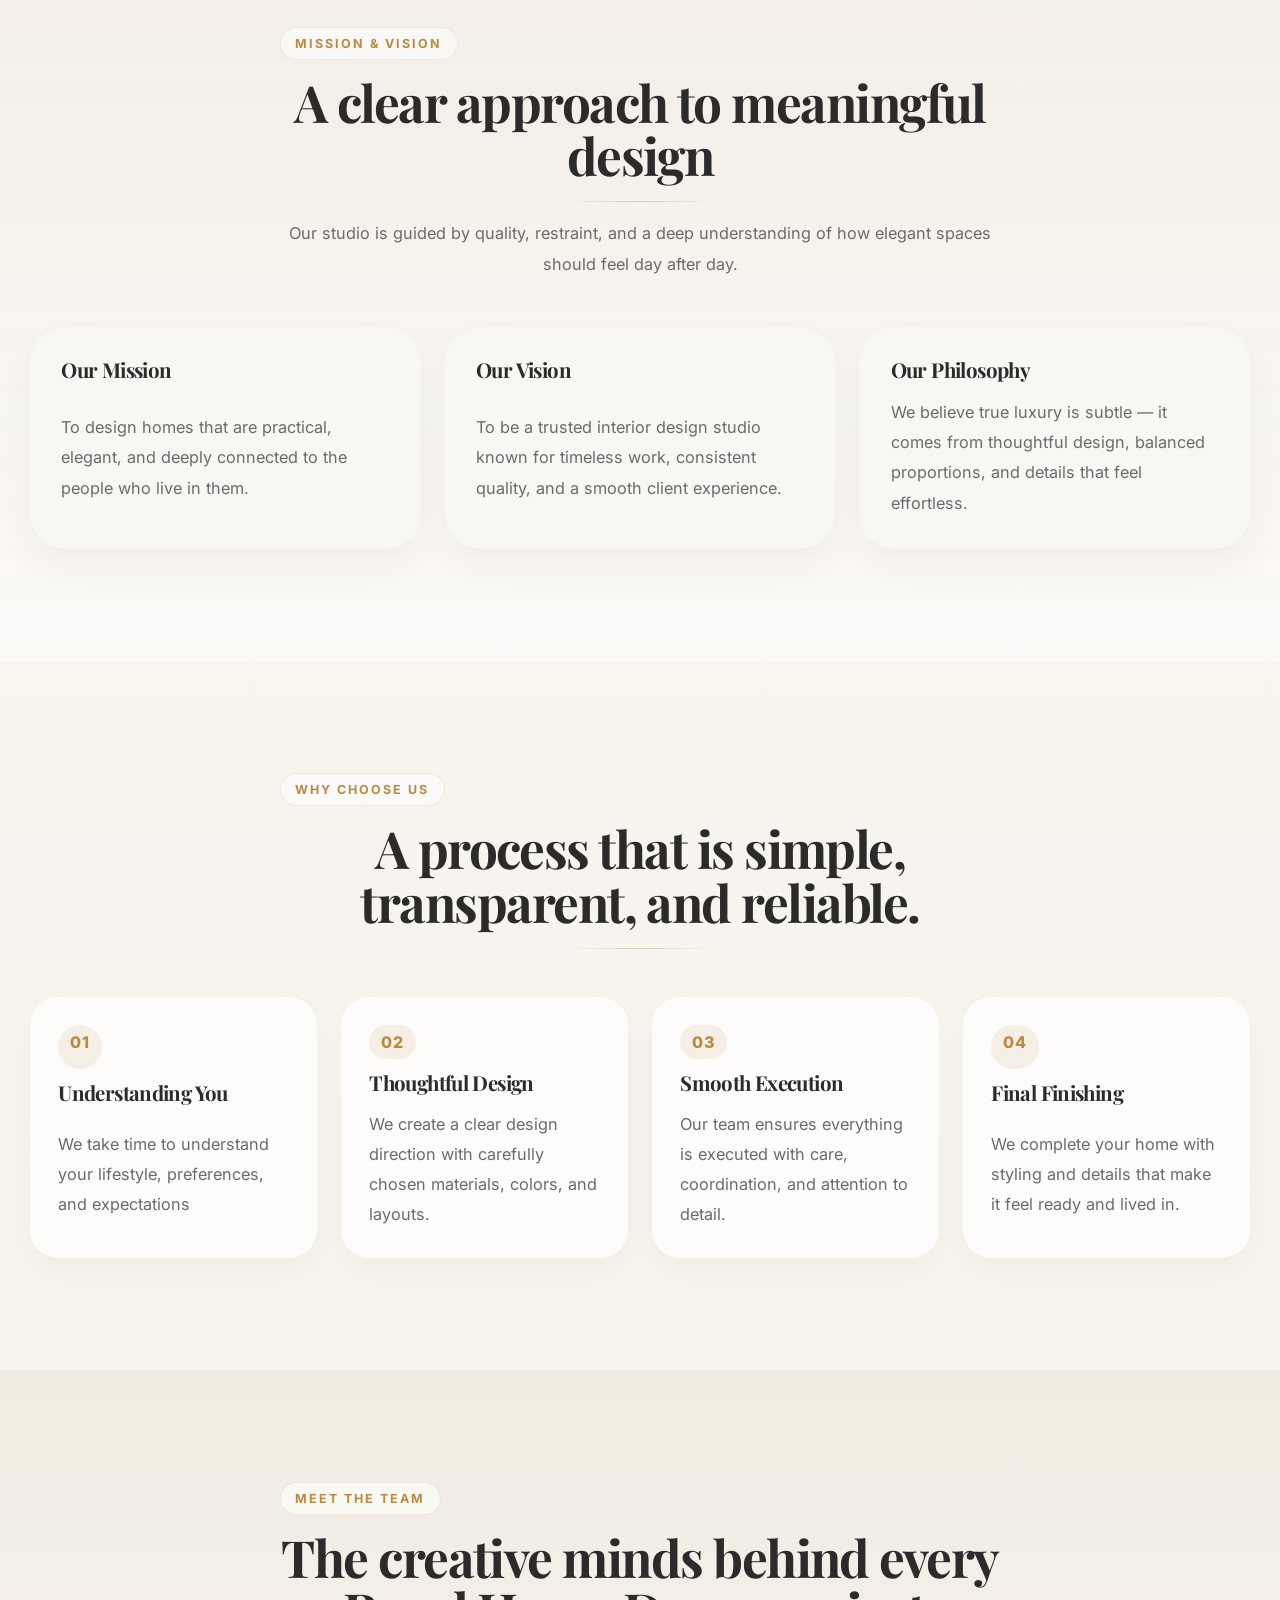
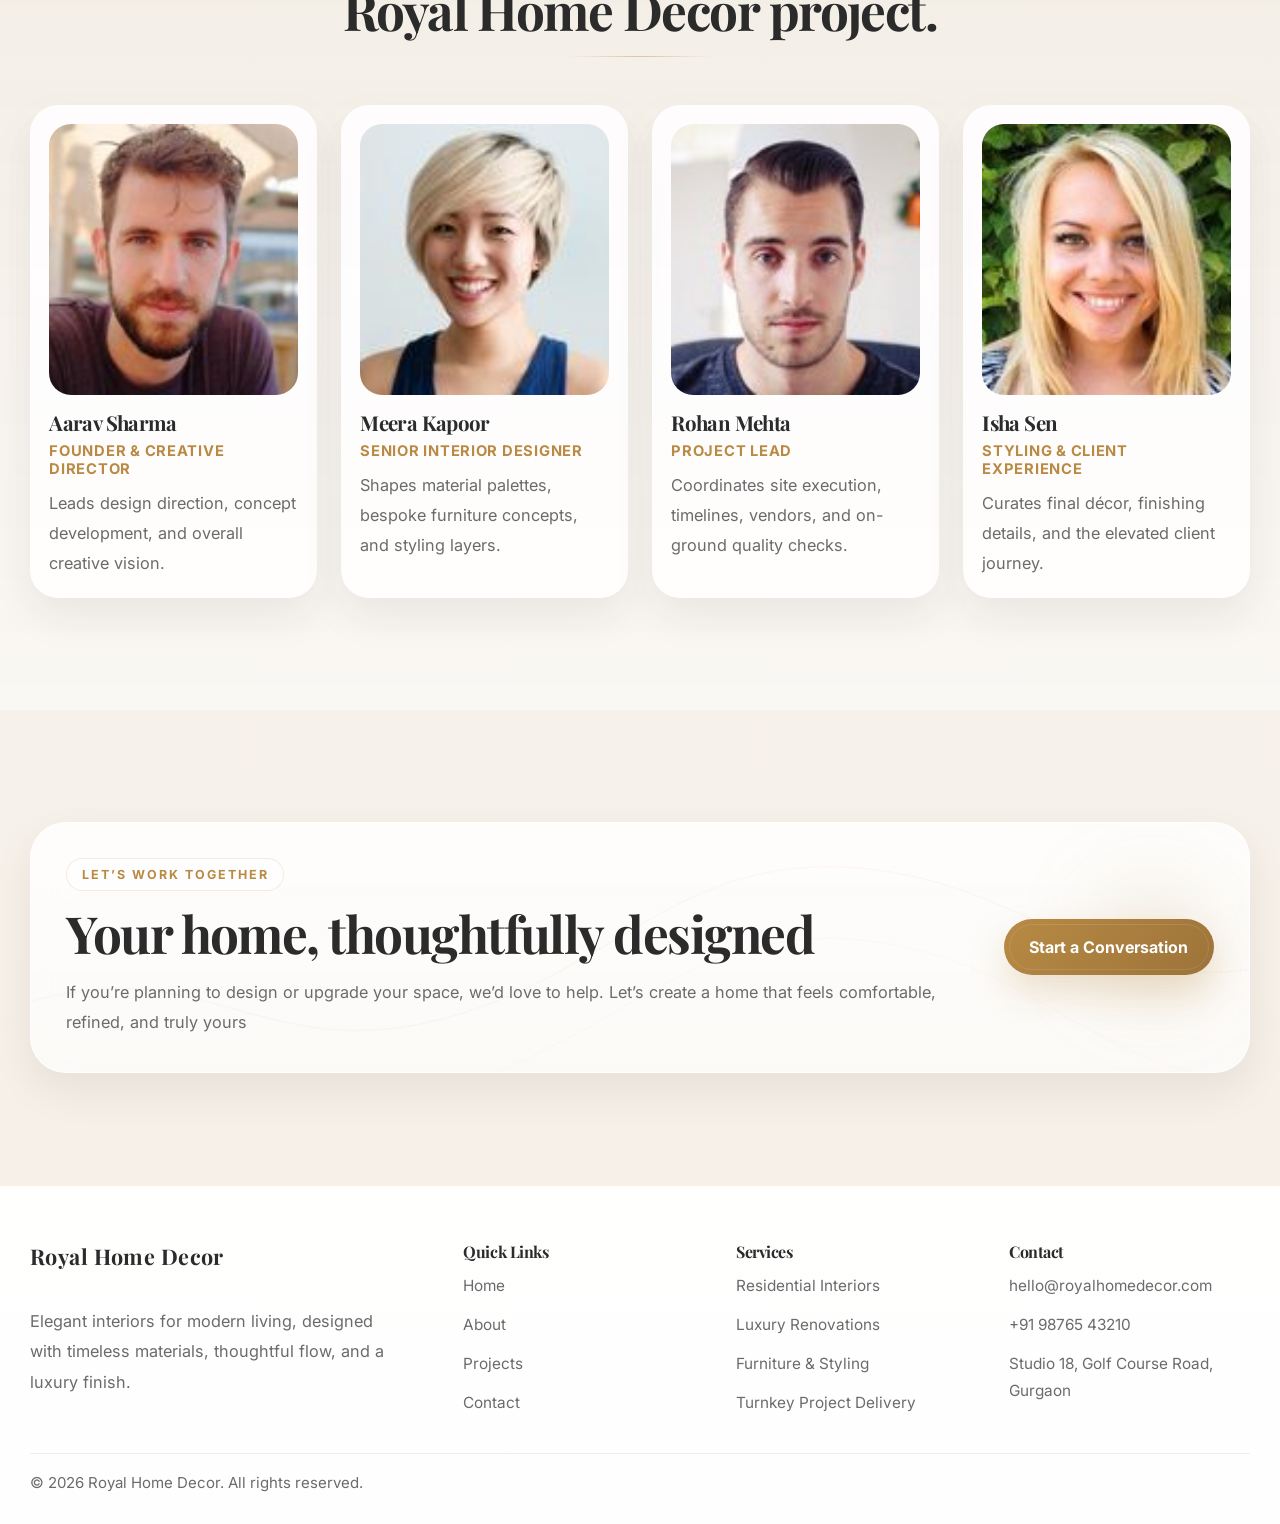
==== commit ed62e3ea: "Update testimonials slider and sync latest site content changes" ====
--- a/about.html
+++ b/about.html
@@ -54,19 +54,19 @@
           <div class="about-hero-container">
             <div class="page-hero-copy reveal reveal-up">
               <span class="eyebrow">About Us</span>
-              <h1>Crafting elegant homes with warmth, detail, and a refined eye.</h1>
-              <p>
-                Royal Home Decor is a luxury interior design studio shaping
-                timeless homes through tailored concepts, premium materials, and
-                beautifully resolved spaces.
+              <h1>Designing homes that feel as good as they look.</h1>
+              <p>
+                At Royal Home Decor, we believe a home should reflect the people who live in it.
+               Our approach is simple — create spaces that are elegant, comfortable, and thoughtfully
+               designed around real lifestyles
               </p>
             </div>
 
             <div class="page-hero-card glass-panel reveal reveal-up">
               <p>
-                “Our goal is to make every room feel balanced, personal, and
-                beautifully complete.”
-              </p>
+                “We focus on clarity in design, quality in materials, and attention to detail, so every space
+                feels balanced, natural, and complete — not overdone.”
+                </p>
               <strong>Aarav Sharma</strong>
               <span>Founder &amp; Creative Director</span>
             </div>
@@ -77,33 +77,30 @@
           <div class="container split-grid">
             <div class="editorial-panel reveal reveal-left">
               <span class="section-tag">Our Story</span>
-              <h2>From first sketch to final styling, we design with precision and feeling.</h2>
-              <p>
-                Founded over a decade ago, Royal Home Decor began with a simple
-                belief: luxury should never feel cold. We create homes that are
-                sophisticated, inviting, and deeply aligned to the people who
-                live in them.
-              </p>
-              <p>
-                Our process combines spatial planning, custom detailing, and a
-                layered styling approach so each project feels polished yet
-                natural. We treat every home as a complete experience, not just
-                a collection of rooms.
+              <h2>Built on trust, shaped by experience.</h2>
+              <p>
+                For over a decade, we’ve been designing homes that combine sophistication with warmth.
+               From the beginning, our goal has been to create interiors that feel inviting and personal —
+               never cold or overly styled.
+              </p>
+              <p>
+                Every project starts with understanding how you live. We translate that into spaces that
+                work effortlessly, look refined, and continue to feel right over time.
               </p>
             </div>
 
             <div class="story-card reveal reveal-right">
               <div class="story-metric">
                 <strong>12+</strong>
-                <span>Years of design leadership</span>
+                <span>Of design experience</span>
               </div>
               <div class="story-metric">
                 <strong>4 Cities</strong>
-                <span>Active project delivery across India</span>
+                <span>Projects delivered across India</span>
               </div>
               <div class="story-metric">
                 <strong>End-to-End</strong>
-                <span>Concepts, procurement, execution, and styling under one roof</span>
+                <span>From design to execution and final styling</span>
               </div>
             </div>
           </div>
@@ -113,7 +110,7 @@
           <div class="container">
             <div class="section-header reveal reveal-up">
               <span class="section-tag">Mission &amp; Vision</span>
-              <h2>Beautifully considered interiors begin with a clear point of view.</h2>
+              <h2>A clear approach to meaningful design</h2>
               <p>
                 Our studio is guided by quality, restraint, and a deep
                 understanding of how elegant spaces should feel day after day.
@@ -124,24 +121,24 @@
               <article class="value-card reveal reveal-up" data-delay="0">
                 <h3>Our Mission</h3>
                 <p>
-                  To transform homes into calm, luxurious environments that feel
-                  intuitive, functional, and unmistakably personal.
+                  To design homes that are practical, elegant, and deeply connected to the people who live in 
+                  them.
                 </p>
               </article>
 
               <article class="value-card reveal reveal-up" data-delay="120">
                 <h3>Our Vision</h3>
                 <p>
-                  To become the go-to design partner for clients seeking timeless
-                  interiors with elevated detailing and dependable delivery.
+                  To be a trusted interior design studio known for timeless work, consistent quality, and a
+                 smooth client experience.
                 </p>
               </article>
 
               <article class="value-card reveal reveal-up" data-delay="240">
                 <h3>Our Philosophy</h3>
                 <p>
-                  We believe understated luxury comes from excellent proportions,
-                  thoughtful materials, and styling that never feels forced.
+                  We believe true luxury is subtle — it comes from thoughtful design, balanced proportions,
+                  and details that feel effortless.
                 </p>
               </article>
             </div>
@@ -152,43 +149,39 @@
           <div class="container">
             <div class="section-header reveal reveal-up">
               <span class="section-tag">Why Choose Us</span>
-              <h2>A design journey that feels clear, curated, and deeply collaborative.</h2>
+              <h2>A process that is simple, transparent, and reliable.</h2>
             </div>
 
             <div class="timeline">
               <article class="timeline-step process-card reveal reveal-up" data-delay="0">
                 <span class="timeline-index">01</span>
-                <h3>Discovery &amp; Vision</h3>
-                <p>
-                  We study your routines, taste, and aspirations to define the
-                  emotional tone of the home.
+                <h3>Understanding You</h3>
+                <p>
+                  We take time to understand your lifestyle, preferences, and expectations
                 </p>
               </article>
 
               <article class="timeline-step process-card reveal reveal-up" data-delay="120">
                 <span class="timeline-index">02</span>
-                <h3>Concept &amp; Curation</h3>
-                <p>
-                  Materials, palettes, lighting, and furniture directions are
-                  shaped into a cohesive design language.
+                <h3>Thoughtful Design</h3>
+                <p>
+                  We create a clear design direction with carefully chosen materials, colors, and layouts.
                 </p>
               </article>
 
               <article class="timeline-step process-card reveal reveal-up" data-delay="240">
                 <span class="timeline-index">03</span>
-                <h3>Execution &amp; Craft</h3>
-                <p>
-                  We coordinate trusted partners and craftsmen to bring the
-                  design to life with precision and care.
+                <h3>Smooth Execution</h3>
+                <p>
+                  Our team ensures everything is executed with care, coordination, and attention to detail.
                 </p>
               </article>
 
               <article class="timeline-step process-card reveal reveal-up" data-delay="360">
                 <span class="timeline-index">04</span>
-                <h3>Styling &amp; Reveal</h3>
-                <p>
-                  Final accessories, soft furnishings, and finishing layers make
-                  the space feel complete and fully lived in.
+                <h3> Final Finishing</h3>
+                <p>
+                  We complete your home with styling and details that make it feel ready and lived in.
                 </p>
               </article>
             </div>
@@ -238,11 +231,11 @@
           <div class="container">
             <div class="cta-banner reveal reveal-up">
               <div>
-                <span class="section-tag">Let’s Collaborate</span>
-                <h2>Looking for a team that can deliver luxury with clarity?</h2>
-                <p>
-                  We’d love to hear about your home, your ideas, and the spaces
-                  you want to transform next.
+                <span class="section-tag">LET’S WORK TOGETHER</span>
+                <h2>Your home, thoughtfully designed</h2>
+                <p>
+                  If you’re planning to design or upgrade your space, we’d love to help.
+                  Let’s create a home that feels comfortable, refined, and truly yours
                 </p>
               </div>
               <a href="contact.html" class="btn btn-primary">Start a Conversation</a>
--- a/style.css
+++ b/style.css
@@ -384,8 +384,8 @@
   align-items: center;
   justify-content: space-between;
   gap: 1rem;
-  min-height: 88px;
-  padding: 0.8rem 1.35rem;
+  min-height: 100px;
+  padding: 0.72rem 1.35rem;
   border-radius: 999px;
   background: rgba(255, 255, 255, 0.34);
   border: 1px solid rgba(255, 255, 255, 0.5);
@@ -413,78 +413,98 @@
   display: flex;
   align-items: center;
   justify-content: flex-start;
-  width: 220px;
-  min-width: 220px;
-  height: 80px;
+  width: 380px;
+  min-width: 380px;
+  height: 120px;
   overflow: hidden;
-  padding-left: 0;
+  padding-left: 28px;
   margin-right: 0.5rem;
   flex-shrink: 0;
   line-height: 0;
 }
 
 .navbar > .logo img {
-  height: 80px;
+  height: 105px;
   width: auto;
-  margin-left: 18px;
   object-fit: contain;
-  transform: scale(1.8);
+  margin-left: 26px;
+  transform: scale(2.35);
   transform-origin: left center;
   display: block;
 }
 
 .navbar,
-.nav-container {
+.nav-container,
+.navbar-container {
   display: flex;
   align-items: center;
-}
-
-.nav-menu {
+  justify-content: space-between;
+  min-height: 100px;
+}
+
+.nav-menu,
+.nav-links {
   display: flex;
   align-items: center;
-  gap: 2rem;
-}
-
-.nav-link {
+  gap: 42px;
+}
+
+.nav-menu {
+  flex: 1;
+  justify-content: center;
+  margin: 0 1.5rem;
+}
+
+.nav-link,
+.nav-links a {
   position: relative;
   color: var(--text-secondary);
-  font-size: 0.97rem;
+  font-size: 1.15rem;
   font-weight: 600;
-}
-
-.nav-link::after {
+  line-height: 1;
+  padding: 0;
+}
+
+.nav-link::after,
+.nav-links a::after {
   content: "";
   position: absolute;
-  left: 0;
-  bottom: -0.45rem;
-  width: 100%;
-  height: 2px;
+  left: 50%;
+  bottom: -8px;
+  width: 55%;
+  height: 3px;
   border-radius: 999px;
   background: linear-gradient(90deg, transparent, var(--gold));
-  transform: scaleX(0);
-  transform-origin: left;
-  transition: transform var(--transition);
+  transform: translateX(-50%) scaleX(0);
+  transform-origin: center;
+  transition: transform var(--transition), opacity var(--transition);
+  opacity: 0;
 }
 
 .nav-link:hover,
 .nav-link:focus-visible,
-.nav-link[aria-current="page"] {
+.nav-link[aria-current="page"],
+.nav-links a.active {
   color: var(--text-primary);
 }
 
 .nav-link:hover::after,
 .nav-link:focus-visible::after,
-.nav-link[aria-current="page"]::after {
-  transform: scaleX(1);
-}
-
-.nav-cta {
+.nav-link[aria-current="page"]::after,
+.nav-links a.active::after {
+  transform: translateX(-50%) scaleX(1);
+  opacity: 1;
+}
+
+.nav-cta,
+.contact-btn {
   min-height: 46px;
-  padding: 0.72rem 1.26rem;
+  padding: 16px 30px;
   line-height: 1.15;
   white-space: nowrap;
-  font-size: 0.98rem;
-  font-weight: 700;
+  font-size: 1.05rem;
+  font-weight: 600;
+  border-radius: 999px;
   flex-shrink: 0;
 }
 
@@ -631,6 +651,11 @@
   background-image: url("images/featured/contact-hero.jpg");
 }
 
+.hero-apex-golf {
+  background-image: url("images/apex-golf-avenue.jpg");
+  background-position: center 42%;
+}
+
 .hero-grid,
 .page-hero-inner {
   position: relative;
@@ -689,11 +714,27 @@
   gap: 1.2rem;
 }
 
-.hero-home .hero-copy,
-.hero-content {
+.hero-home .hero-copy {
   max-width: 900px;
   padding-left: 0;
   padding-right: 380px;
+}
+
+.hero-content {
+  max-width: 620px;
+  padding-left: 80px;
+  padding-right: 20px;
+  position: relative;
+  z-index: 2;
+}
+
+.hero-left {
+  padding-left: 70px;
+}
+
+.hero-content .tag {
+  margin-left: 6px;
+  margin-bottom: 24px;
 }
 
 .hero-copy::before {
@@ -723,6 +764,10 @@
   margin-bottom: 24px;
 }
 
+.hero-content h1 {
+  margin-left: 6px;
+}
+
 .hero-copy p,
 .page-hero-copy p {
   max-width: 620px;
@@ -734,6 +779,11 @@
   max-width: 680px;
   font-size: 1.3rem;
   margin-bottom: 32px;
+}
+
+.hero-content p {
+  margin-left: 6px;
+  max-width: 560px;
 }
 
 .page-hero-inner--centered .page-hero-copy p {
@@ -1158,6 +1208,18 @@
     url("images/projects/nirala-estate-kitchen.jpg") center 52% / cover no-repeat;
 }
 
+[data-page="apex-gallery"] .hero-gallery {
+  background:
+    linear-gradient(rgba(248, 245, 240, 0.78), rgba(248, 245, 240, 0.84)),
+    url("images/projects/apex-apphabe-bedroom.jpg") center 52% / cover no-repeat;
+}
+
+[data-page="apex-golf-avenue-gallery"] .hero-gallery {
+  background:
+    linear-gradient(rgba(248, 245, 240, 0.78), rgba(248, 245, 240, 0.84)),
+    url("images/apex-golf-avenue.jpg") center 52% / cover no-repeat;
+}
+
 .gallery-page-hero {
   display: grid;
   gap: 1rem;
@@ -1275,7 +1337,10 @@
   transform: scale(1.03);
 }
 
-[data-page="nirala-gallery"] .gallery-grid {
+[data-page="nirala-gallery"] .gallery-grid,
+[data-page="apex-gallery"] .gallery-grid,
+[data-page="apex-golf-avenue-gallery"] .gallery-grid,
+[data-page="gaur-city-gallery"] .gallery-grid {
   display: block;
   column-count: 4;
   column-gap: 22px;
@@ -1284,11 +1349,20 @@
 }
 
 [data-page="nirala-gallery"] .gallery-grid::before,
-[data-page="nirala-gallery"] .gallery-grid::after {
+[data-page="nirala-gallery"] .gallery-grid::after,
+[data-page="apex-gallery"] .gallery-grid::before,
+[data-page="apex-gallery"] .gallery-grid::after,
+[data-page="apex-golf-avenue-gallery"] .gallery-grid::before,
+[data-page="apex-golf-avenue-gallery"] .gallery-grid::after,
+[data-page="gaur-city-gallery"] .gallery-grid::before,
+[data-page="gaur-city-gallery"] .gallery-grid::after {
   content: none;
 }
 
-[data-page="nirala-gallery"] .gallery-item {
+[data-page="nirala-gallery"] .gallery-item,
+[data-page="apex-gallery"] .gallery-item,
+[data-page="apex-golf-avenue-gallery"] .gallery-item,
+[data-page="gaur-city-gallery"] .gallery-item {
   display: inline-block;
   width: 100%;
   break-inside: avoid;
@@ -1304,7 +1378,10 @@
   transition: transform 0.35s ease, box-shadow 0.35s ease;
 }
 
-[data-page="nirala-gallery"] .gallery-item img {
+[data-page="nirala-gallery"] .gallery-item img,
+[data-page="apex-gallery"] .gallery-item img,
+[data-page="apex-golf-avenue-gallery"] .gallery-item img,
+[data-page="gaur-city-gallery"] .gallery-item img {
   width: 100%;
   height: auto;
   display: block;
@@ -1315,12 +1392,18 @@
   transition: transform 0.4s ease;
 }
 
-[data-page="nirala-gallery"] .gallery-item:hover {
+[data-page="nirala-gallery"] .gallery-item:hover,
+[data-page="apex-gallery"] .gallery-item:hover,
+[data-page="apex-golf-avenue-gallery"] .gallery-item:hover,
+[data-page="gaur-city-gallery"] .gallery-item:hover {
   transform: translateY(-5px);
   box-shadow: 0 24px 58px rgba(43, 43, 43, 0.2);
 }
 
-[data-page="nirala-gallery"] .gallery-item:hover img {
+[data-page="nirala-gallery"] .gallery-item:hover img,
+[data-page="apex-gallery"] .gallery-item:hover img,
+[data-page="apex-golf-avenue-gallery"] .gallery-item:hover img,
+[data-page="gaur-city-gallery"] .gallery-item:hover img {
   transform: scale(1.03);
 }
 
@@ -1401,40 +1484,65 @@
   margin: 0 auto;
 }
 
+.testimonial-slider {
+  overflow: hidden;
+  width: 100%;
+}
+
+.testimonials-empty-state {
+  display: flex;
+  align-items: center;
+  justify-content: center;
+  min-height: 220px;
+  padding: 2rem 1.5rem;
+  border-radius: 36px;
+  background: rgba(255, 255, 255, 0.52);
+  border: 1px solid rgba(184, 138, 68, 0.14);
+}
+
+.testimonials-empty {
+  margin: 0;
+  color: var(--text-secondary);
+  font-size: 1.04rem;
+  font-weight: 500;
+  text-align: center;
+  letter-spacing: 0.02em;
+}
+
 .testimonial-track {
   display: flex;
-  align-items: stretch;
-  gap: var(--testimonial-gap);
-  transition: transform 0.8s ease;
+  align-items: flex-start;
+  width: max-content;
+  gap: 20px;
   will-change: transform;
-}
-
-.testimonial-slide {
-  flex: 0 0
-    calc(
-      (100% - (var(--testimonial-gap) * (var(--slides-per-view) - 1))) /
-        var(--slides-per-view)
-    );
-  min-width: 0;
-  display: flex;
-  align-items: stretch;
+  animation: testimonial-slide 28s linear infinite;
+}
+
+.testimonial-slider:hover .testimonial-track {
+  animation-play-state: paused;
 }
 
 .testimonial-card {
+  min-width: calc((min(1280px, 100vw - 4rem) - 40px) / 3);
+  max-width: calc((min(1280px, 100vw - 4rem) - 40px) / 3);
+  display: block;
+  opacity: 1;
+  transform: none;
   width: 100%;
-  max-width: none;
-  min-height: 300px;
-  height: 100%;
+  height: auto;
+  min-height: auto;
+  box-sizing: border-box;
   display: flex;
   flex-direction: column;
+  justify-content: flex-start;
   position: relative;
   overflow: hidden;
-  background: rgba(255, 255, 255, 0.72);
+  background: #f5f1eb;
   backdrop-filter: blur(18px);
   border: 1px solid rgba(184, 138, 68, 0.12);
-  border-radius: 36px;
-  padding: 42px;
-  box-shadow: 0 25px 60px rgba(0, 0, 0, 0.06);
+  border-radius: 28px;
+  padding: 30px;
+  box-shadow: 0 10px 30px rgba(0, 0, 0, 0.05);
   transition: transform var(--transition), box-shadow var(--transition);
 }
 
@@ -1455,28 +1563,60 @@
   box-shadow: none;
 }
 
-.testimonial-head {
-  display: grid;
-  gap: 0.18rem;
-}
-
-.testimonial-head span {
-  color: var(--text-secondary);
-  font-size: 0.92rem;
-}
-
+.testimonial-header {
+  display: flex;
+  align-items: center;
+  gap: 15px;
+  margin-bottom: 16px;
+}
+
+.profile {
+  width: 70px;
+  height: 70px;
+  border-radius: 50%;
+  object-fit: cover;
+  flex-shrink: 0;
+}
+
+.user-info h3,
+.testimonial-header h3 {
+  margin: 0;
+  font-size: 22px;
+}
+
+.location {
+  display: block;
+  margin-top: 2px;
+  font-size: 14px;
+  color: #888;
+}
+
+.stars,
 .testimonial-stars {
   color: var(--gold);
-  letter-spacing: 0.12em;
-  font-size: 0.95rem;
-  margin-bottom: 0.85rem;
-}
-
-.testimonial-card p {
-  color: var(--text-secondary);
-  line-height: 1.75;
-  font-size: 1rem;
+  margin: 15px 0;
+  font-size: 18px;
+  letter-spacing: 0.08em;
+}
+
+.review,
+.testimonial-text,
+.review-text {
   margin: 0;
+  font-size: 16px;
+  line-height: 1.6;
+  color: #555;
+  overflow-wrap: anywhere;
+  word-break: normal;
+}
+
+@keyframes testimonial-slide {
+  0% {
+    transform: translateX(0);
+  }
+  100% {
+    transform: translateX(calc(-50% - 10px));
+  }
 }
 
 .carousel-controls {
@@ -2125,17 +2265,18 @@
     font-size: 1.24rem;
   }
 
-  .nav-menu {
-    gap: 1.25rem;
+  .nav-menu,
+  .nav-links {
+    gap: 28px;
   }
 
   .nav-link {
-    font-size: 0.93rem;
+    font-size: 1.05rem;
   }
 
   .nav-cta {
-    padding-inline: 1.05rem;
-    font-size: 0.94rem;
+    padding: 14px 24px;
+    font-size: 0.98rem;
   }
 
   .page-hero-inner,
@@ -2280,7 +2421,7 @@
   }
 
   .navbar {
-    min-height: 80px;
+    min-height: 100px;
     padding: 0.68rem 1rem;
     border-radius: 28px;
     flex-wrap: wrap;
@@ -2365,6 +2506,11 @@
     justify-content: center;
   }
 
+  .testimonial-card {
+    min-width: calc((min(1280px, 100vw - 3rem) - 20px) / 2);
+    max-width: calc((min(1280px, 100vw - 3rem) - 20px) / 2);
+  }
+
   .image-panel img {
     min-height: 420px;
   }
@@ -2376,15 +2522,41 @@
     --testimonial-gap: 14px;
   }
 
+  .hero-content,
+  .hero-left {
+    padding-left: 24px;
+    padding-right: 24px;
+  }
+
+  .hero-content h1,
+  .hero-content p,
+  .hero-content .tag {
+    margin-left: 0;
+  }
+
+  .nav-link,
+  .nav-links a {
+    font-size: 1rem;
+    padding: 0 10px;
+  }
+
+  .nav-cta,
+  .contact-btn {
+    font-size: 0.95rem;
+    padding: 12px 20px;
+  }
+
   .navbar > .logo {
-    width: 160px;
-    min-width: 160px;
-    height: 60px;
+    width: 240px;
+    min-width: 240px;
+    height: 84px;
+    padding-left: 14px;
   }
 
   .navbar > .logo img {
-    height: 60px;
-    transform: scale(1.5);
+    height: 72px;
+    margin-left: 12px;
+    transform: scale(1.85);
   }
 }
 
@@ -2434,6 +2606,8 @@
   }
 
   .testimonial-card {
+    min-width: min(100%, calc(100vw - 3rem));
+    max-width: min(100%, calc(100vw - 3rem));
     border-radius: 28px;
     padding: 30px 24px;
   }
@@ -2518,19 +2692,28 @@
 }
 
 @media (max-width: 1100px) {
-  [data-page="nirala-gallery"] .gallery-grid {
+  [data-page="nirala-gallery"] .gallery-grid,
+  [data-page="apex-gallery"] .gallery-grid,
+  [data-page="apex-golf-avenue-gallery"] .gallery-grid,
+  [data-page="gaur-city-gallery"] .gallery-grid {
     column-count: 3;
   }
 }
 
 @media (max-width: 768px) {
-  [data-page="nirala-gallery"] .gallery-grid {
+  [data-page="nirala-gallery"] .gallery-grid,
+  [data-page="apex-gallery"] .gallery-grid,
+  [data-page="apex-golf-avenue-gallery"] .gallery-grid,
+  [data-page="gaur-city-gallery"] .gallery-grid {
     column-count: 2;
   }
 }
 
 @media (max-width: 520px) {
-  [data-page="nirala-gallery"] .gallery-grid {
+  [data-page="nirala-gallery"] .gallery-grid,
+  [data-page="apex-gallery"] .gallery-grid,
+  [data-page="apex-golf-avenue-gallery"] .gallery-grid,
+  [data-page="gaur-city-gallery"] .gallery-grid {
     column-count: 1;
   }
 }
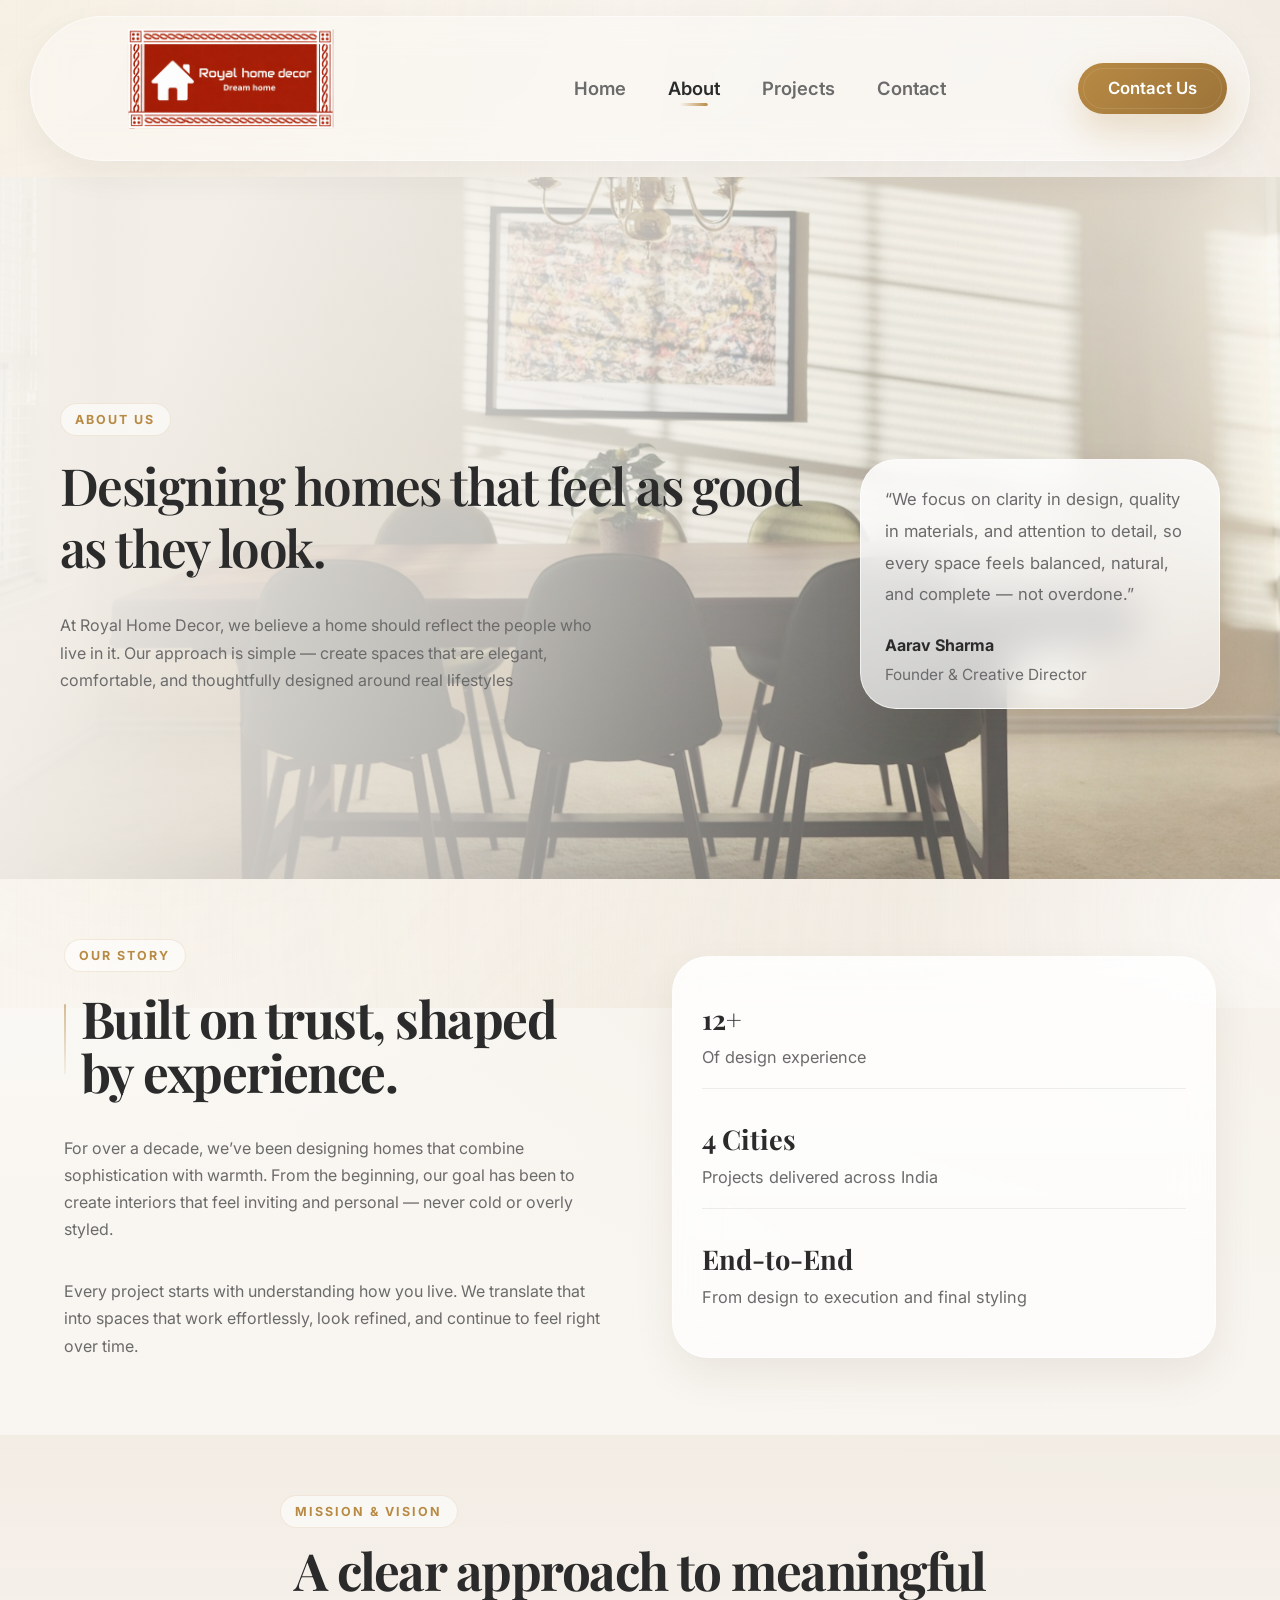
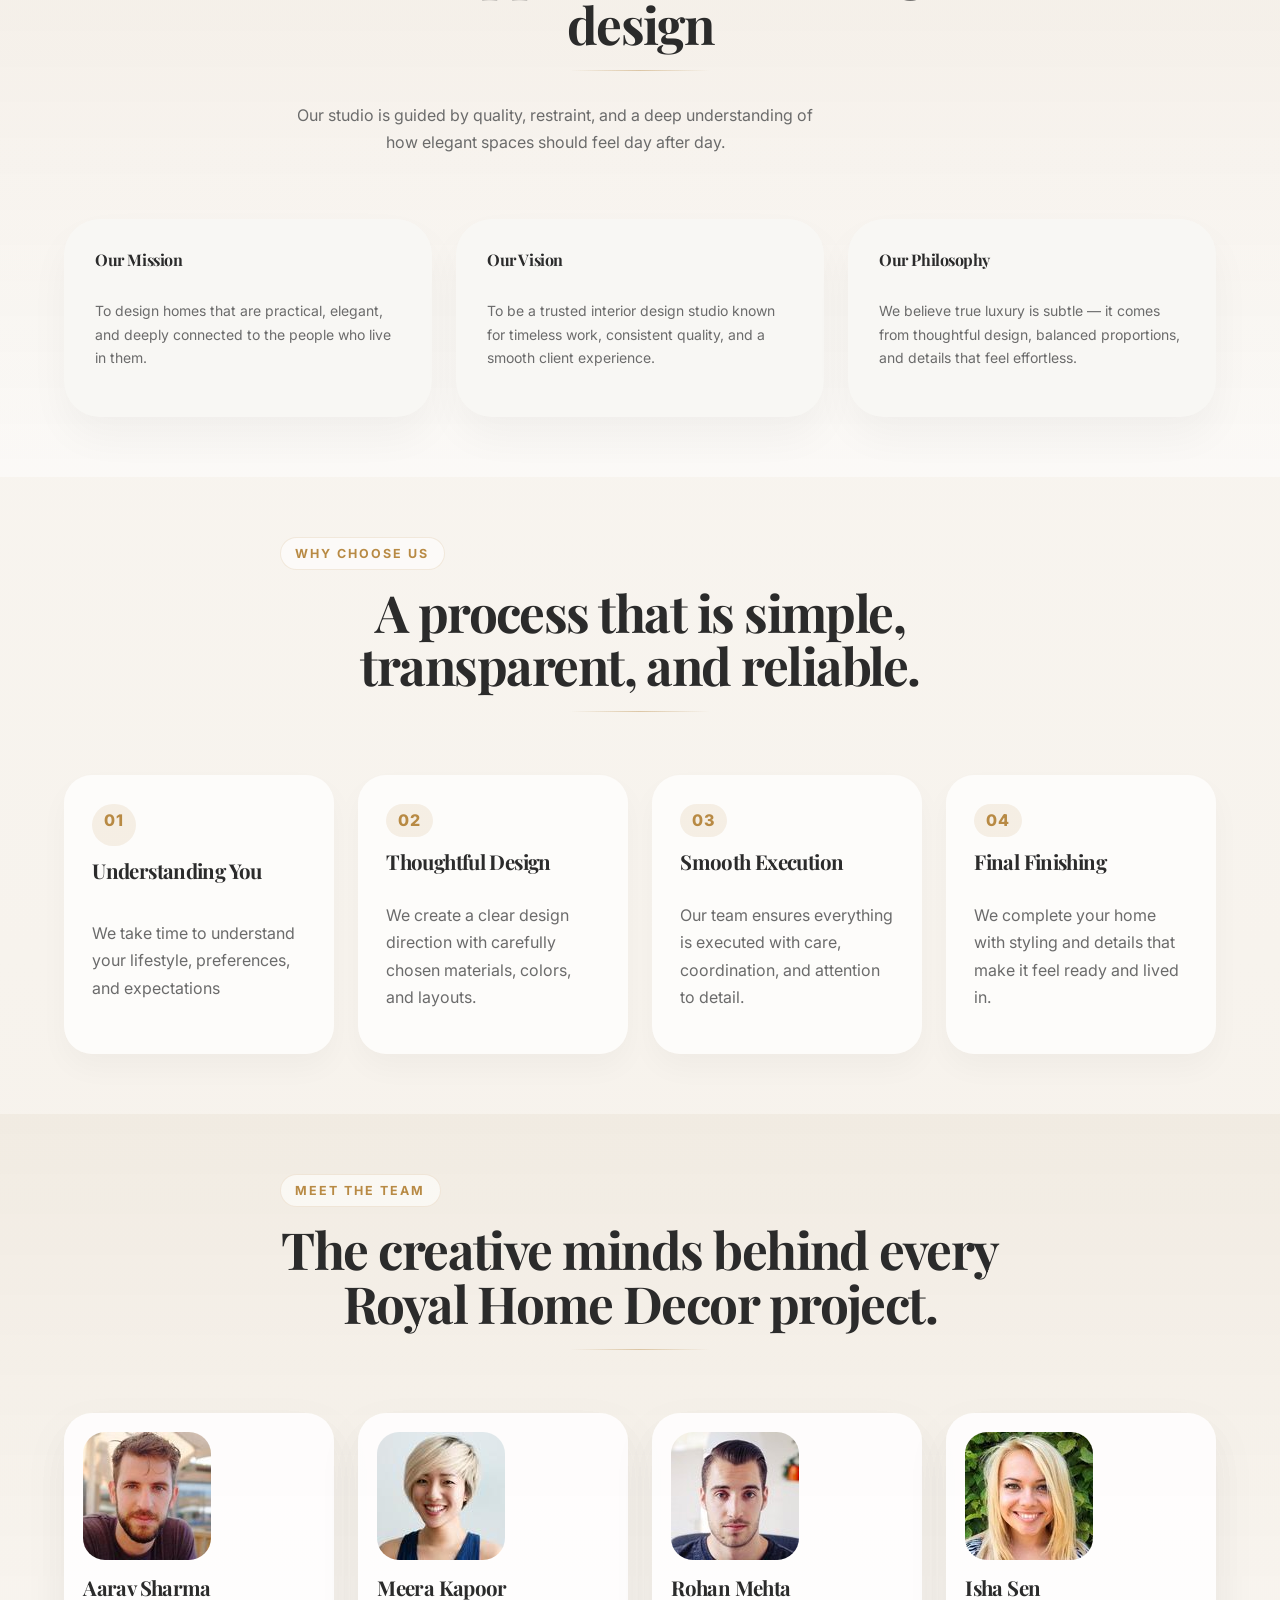
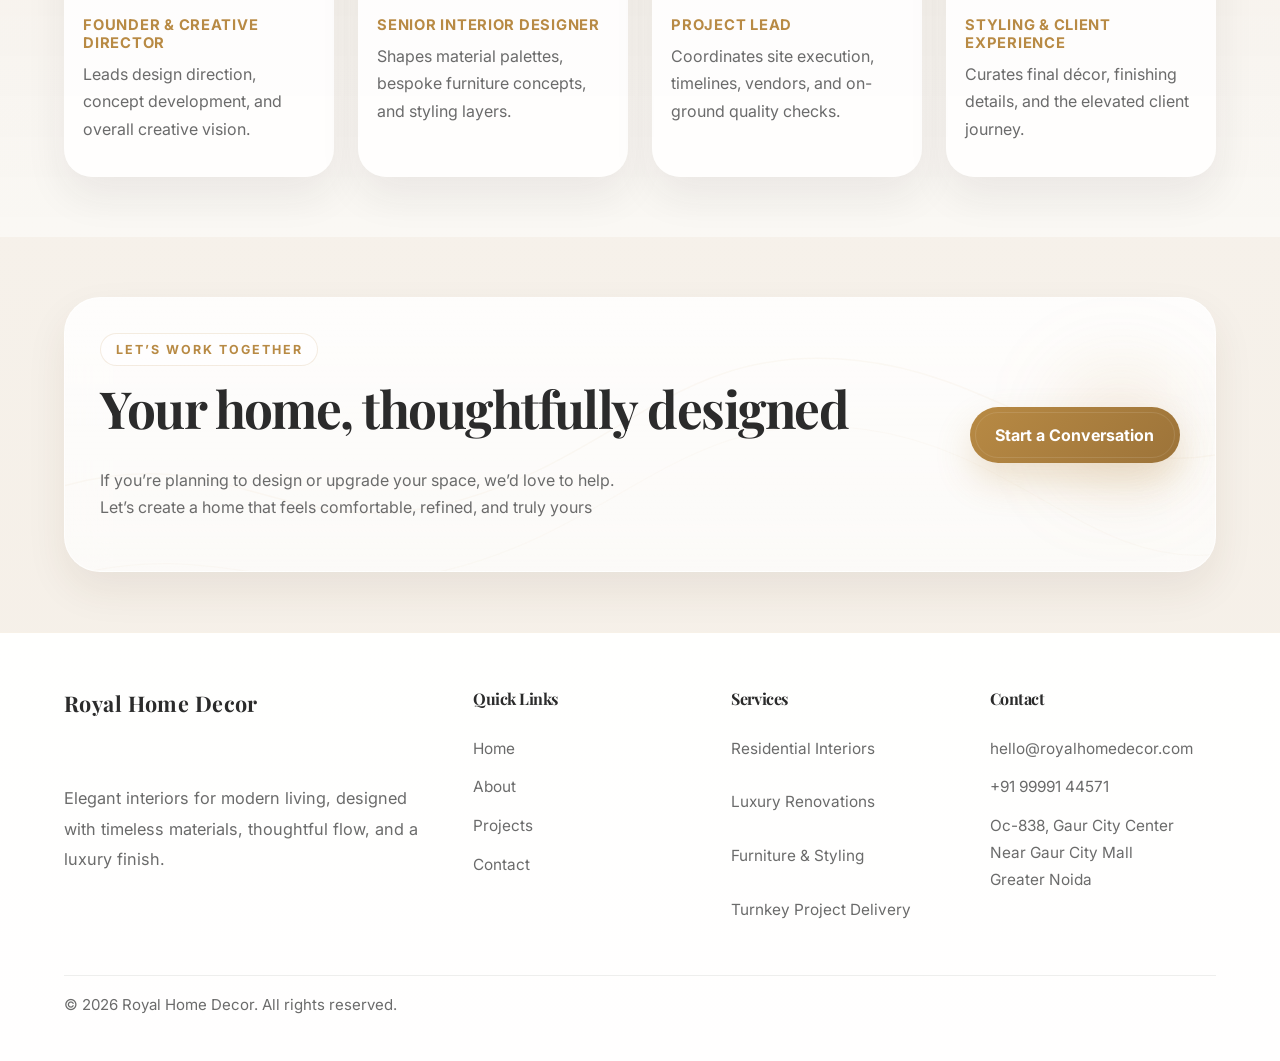
==== commit abadbbca: "Refine global spacing and standardize contact details" ====
--- a/about.html
+++ b/about.html
@@ -49,7 +49,7 @@
         </nav>
       </header>
 
-      <main class="page-main">
+      <main class="page-main about-section">
         <section class="page-hero hero-about about-hero">
           <div class="about-hero-container">
             <div class="page-hero-copy reveal reveal-up">
@@ -273,8 +273,12 @@
           <div class="footer-column">
             <h3>Contact</h3>
             <a href="mailto:hello@royalhomedecor.com">hello@royalhomedecor.com</a>
-            <a href="tel:+919876543210">+91 98765 43210</a>
-            <p>Studio 18, Golf Course Road, Gurgaon</p>
+            <a href="tel:+919999144571">+91 99991 44571</a>
+            <p class="footer-address">
+              Oc-838, Gaur City Center<br />
+              Near Gaur City Mall<br />
+              Greater Noida
+            </p>
           </div>
         </div>
 
--- a/style.css
+++ b/style.css
@@ -27,6 +27,10 @@
   --pattern-beige: rgba(237, 229, 218, 0.38);
   --pattern-gold: rgba(184, 138, 68, 0.08);
   --pattern-gold-soft: rgba(184, 138, 68, 0.14);
+  --space-sm: 20px;
+  --space-md: 40px;
+  --space-lg: 60px;
+  --space-xl: 80px;
   --noise-pattern: url("data:image/svg+xml,%3Csvg xmlns='http://www.w3.org/2000/svg' width='140' height='140' viewBox='0 0 140 140'%3E%3Cg fill='%23c4933f' fill-opacity='0.08'%3E%3Ccircle cx='12' cy='18' r='1'/%3E%3Ccircle cx='56' cy='38' r='0.8'/%3E%3Ccircle cx='96' cy='22' r='0.9'/%3E%3Ccircle cx='128' cy='70' r='1'/%3E%3Ccircle cx='84' cy='96' r='0.8'/%3E%3Ccircle cx='38' cy='112' r='1'/%3E%3Ccircle cx='18' cy='80' r='0.7'/%3E%3Ccircle cx='68' cy='130' r='0.9'/%3E%3C/g%3E%3C/svg%3E");
   --curve-pattern: url("data:image/svg+xml,%3Csvg xmlns='http://www.w3.org/2000/svg' width='760' height='320' viewBox='0 0 760 320' fill='none'%3E%3Cpath d='M-40 248C84 224 116 80 250 92C384 104 432 248 560 248C646 248 708 200 800 168' stroke='%23B88A44' stroke-opacity='0.16' stroke-width='1.2'/%3E%3Cpath d='M-24 132C96 108 176 172 286 154C426 132 476 20 610 20C688 20 738 52 812 92' stroke='%23B88A44' stroke-opacity='0.12' stroke-width='1'/%3E%3C/svg%3E");
   --wave-pattern: url("data:image/svg+xml,%3Csvg xmlns='http://www.w3.org/2000/svg' width='900' height='360' viewBox='0 0 900 360' fill='none'%3E%3Cpath d='M0 220C128 184 172 266 300 234C434 200 478 106 620 122C734 134 798 214 900 196' stroke='%23B88A44' stroke-opacity='0.12' stroke-width='1.2'/%3E%3Cpath d='M0 292C122 258 178 318 300 286C436 252 486 156 626 176C744 192 804 284 900 274' stroke='%23B88A44' stroke-opacity='0.08' stroke-width='1'/%3E%3C/svg%3E");
@@ -81,8 +85,9 @@
 }
 
 img {
+  max-width: 100%;
+  height: auto;
   display: block;
-  width: 100%;
 }
 
 a {
@@ -105,6 +110,7 @@
 
 button {
   cursor: pointer;
+  padding: 10px 20px;
 }
 
 p {
@@ -155,14 +161,41 @@
 }
 
 .container {
-  width: min(calc(100% - 3rem), var(--max-width));
+  width: 90%;
+  max-width: 1200px;
   margin: 0 auto;
 }
 
 .section {
   position: relative;
-  padding: 7rem 0;
+  padding: var(--space-lg) 0;
+  margin: 0;
+  min-height: auto;
   isolation: isolate;
+}
+
+section {
+  padding: var(--space-lg) 0;
+  margin: 0;
+}
+
+.row {
+  display: flex;
+  flex-wrap: wrap;
+  gap: var(--space-md);
+}
+
+.projects-section {
+  padding-bottom: 40px;
+}
+
+.testimonials-section,
+.testimonial-section {
+  padding-top: 40px;
+}
+
+.view-all-btn {
+  margin-top: 20px;
 }
 
 .section-soft {
@@ -190,10 +223,16 @@
 h1,
 h2,
 h3 {
-  margin: 0;
+  margin-top: 0;
+  margin-bottom: 15px;
   font-family: "Playfair Display", serif;
   font-weight: 700;
   letter-spacing: -0.03em;
+}
+
+p {
+  margin-top: 0;
+  margin-bottom: 15px;
 }
 
 h1 {
@@ -520,6 +559,11 @@
   border: 0;
   border-radius: 50%;
   background: rgba(255, 255, 255, 0.7);
+  padding: 0;
+}
+
+.card {
+  padding: 20px;
 }
 
 .menu-toggle span {
@@ -784,6 +828,29 @@
 .hero-content p {
   margin-left: 6px;
   max-width: 560px;
+}
+
+.about-section h1,
+.about-hero .page-hero-copy h1 {
+  font-size: clamp(32px, 4vw, 56px);
+  line-height: 1.2;
+  font-weight: 600;
+}
+
+.about-section p {
+  font-size: 16px;
+  line-height: 1.7;
+  max-width: 550px;
+}
+
+.about-card h3,
+.about-section .value-card h3 {
+  font-size: 16px;
+}
+
+.about-card p,
+.about-section .value-card p {
+  font-size: 14px;
 }
 
 .page-hero-inner--centered .page-hero-copy p {
@@ -1455,7 +1522,7 @@
   overflow: visible;
   isolation: isolate;
   background: transparent;
-  padding: 96px 0 64px;
+  padding: 40px 0 64px;
 }
 
 .testimonials-section::before,
@@ -1463,24 +1530,8 @@
   content: none;
 }
 
-.carousel-shell {
-  position: relative;
-  isolation: isolate;
-  display: grid;
-  gap: 1rem;
-}
-
-.carousel-shell::before {
-  content: none;
-}
-
-.testimonial-wrapper {
-  --testimonial-gap: 22px;
-  --slides-per-view: 3;
-  position: relative;
-  overflow: hidden;
-  width: 100%;
-  max-width: min(1280px, 100%);
+.testimonial-container {
+  max-width: 1200px;
   margin: 0 auto;
 }
 
@@ -1509,32 +1560,19 @@
   letter-spacing: 0.02em;
 }
 
-.testimonial-track {
-  display: flex;
-  align-items: flex-start;
-  width: max-content;
-  gap: 20px;
-  will-change: transform;
-  animation: testimonial-slide 28s linear infinite;
-}
-
-.testimonial-slider:hover .testimonial-track {
-  animation-play-state: paused;
-}
-
 .testimonial-card {
-  min-width: calc((min(1280px, 100vw - 4rem) - 40px) / 3);
-  max-width: calc((min(1280px, 100vw - 4rem) - 40px) / 3);
+  min-width: 350px;
+  width: clamp(350px, 31vw, 420px);
+  max-width: 420px;
+  flex-shrink: 0;
   display: block;
   opacity: 1;
   transform: none;
-  width: 100%;
-  height: auto;
-  min-height: auto;
+  height: 100%;
   box-sizing: border-box;
   display: flex;
   flex-direction: column;
-  justify-content: flex-start;
+  justify-content: space-between;
   position: relative;
   overflow: hidden;
   background: #f5f1eb;
@@ -1546,6 +1584,18 @@
   transition: transform var(--transition), box-shadow var(--transition);
 }
 
+.testimonial-track {
+  display: flex;
+  gap: 30px;
+  width: max-content;
+  align-items: stretch;
+  animation: scroll 20s linear infinite;
+}
+
+.testimonial-slider:hover .testimonial-track {
+  animation-play-state: paused;
+}
+
 .testimonial-user {
   display: flex;
   align-items: center;
@@ -1578,6 +1628,11 @@
   flex-shrink: 0;
 }
 
+.user-info {
+  display: grid;
+  gap: 2px;
+}
+
 .user-info h3,
 .testimonial-header h3 {
   margin: 0;
@@ -1603,19 +1658,19 @@
 .testimonial-text,
 .review-text {
   margin: 0;
-  font-size: 16px;
-  line-height: 1.6;
+  font-size: 14px;
+  line-height: 1.5;
   color: #555;
   overflow-wrap: anywhere;
   word-break: normal;
 }
 
-@keyframes testimonial-slide {
+@keyframes scroll {
   0% {
     transform: translateX(0);
   }
   100% {
-    transform: translateX(calc(-50% - 10px));
+    transform: translateX(-50%);
   }
 }
 
@@ -2146,6 +2201,11 @@
   line-height: 1.75;
 }
 
+.footer-address {
+  line-height: 1.6;
+  font-size: 14px;
+}
+
 .footer-column a:hover,
 .footer-column a:focus-visible {
   color: var(--gold);
@@ -2499,16 +2559,12 @@
   }
 
   .section {
-    padding: 5.5rem 0;
-  }
-
-  .carousel-controls {
-    justify-content: center;
-  }
-
-  .testimonial-card {
-    min-width: calc((min(1280px, 100vw - 3rem) - 20px) / 2);
-    max-width: calc((min(1280px, 100vw - 3rem) - 20px) / 2);
+    padding: 60px 0;
+    margin: 0;
+  }
+
+  .testimonial-track {
+    gap: 22px;
   }
 
   .image-panel img {
@@ -2517,11 +2573,6 @@
 }
 
 @media (max-width: 768px) {
-  .testimonial-wrapper {
-    --slides-per-view: 1;
-    --testimonial-gap: 14px;
-  }
-
   .hero-content,
   .hero-left {
     padding-left: 24px;
@@ -2557,6 +2608,11 @@
     height: 72px;
     margin-left: 12px;
     transform: scale(1.85);
+  }
+
+  .about-section h1,
+  .about-hero .page-hero-copy h1 {
+    font-size: 28px;
   }
 }
 
@@ -2606,10 +2662,10 @@
   }
 
   .testimonial-card {
-    min-width: min(100%, calc(100vw - 3rem));
-    max-width: min(100%, calc(100vw - 3rem));
+    min-width: 280px;
+    width: min(82vw, 360px);
     border-radius: 28px;
-    padding: 30px 24px;
+    padding: 26px 22px;
   }
 
   .testimonial-user {
@@ -2671,6 +2727,20 @@
 
 }
 
+@media (max-width: 1024px) {
+  section,
+  .section {
+    padding: var(--space-md) 0;
+  }
+}
+
+@media (max-width: 768px) {
+  section,
+  .section {
+    padding: var(--space-sm) 0;
+  }
+}
+
 @media (max-width: 1320px) {
   [data-page="gallery"] .gallery-row {
     flex-wrap: wrap;
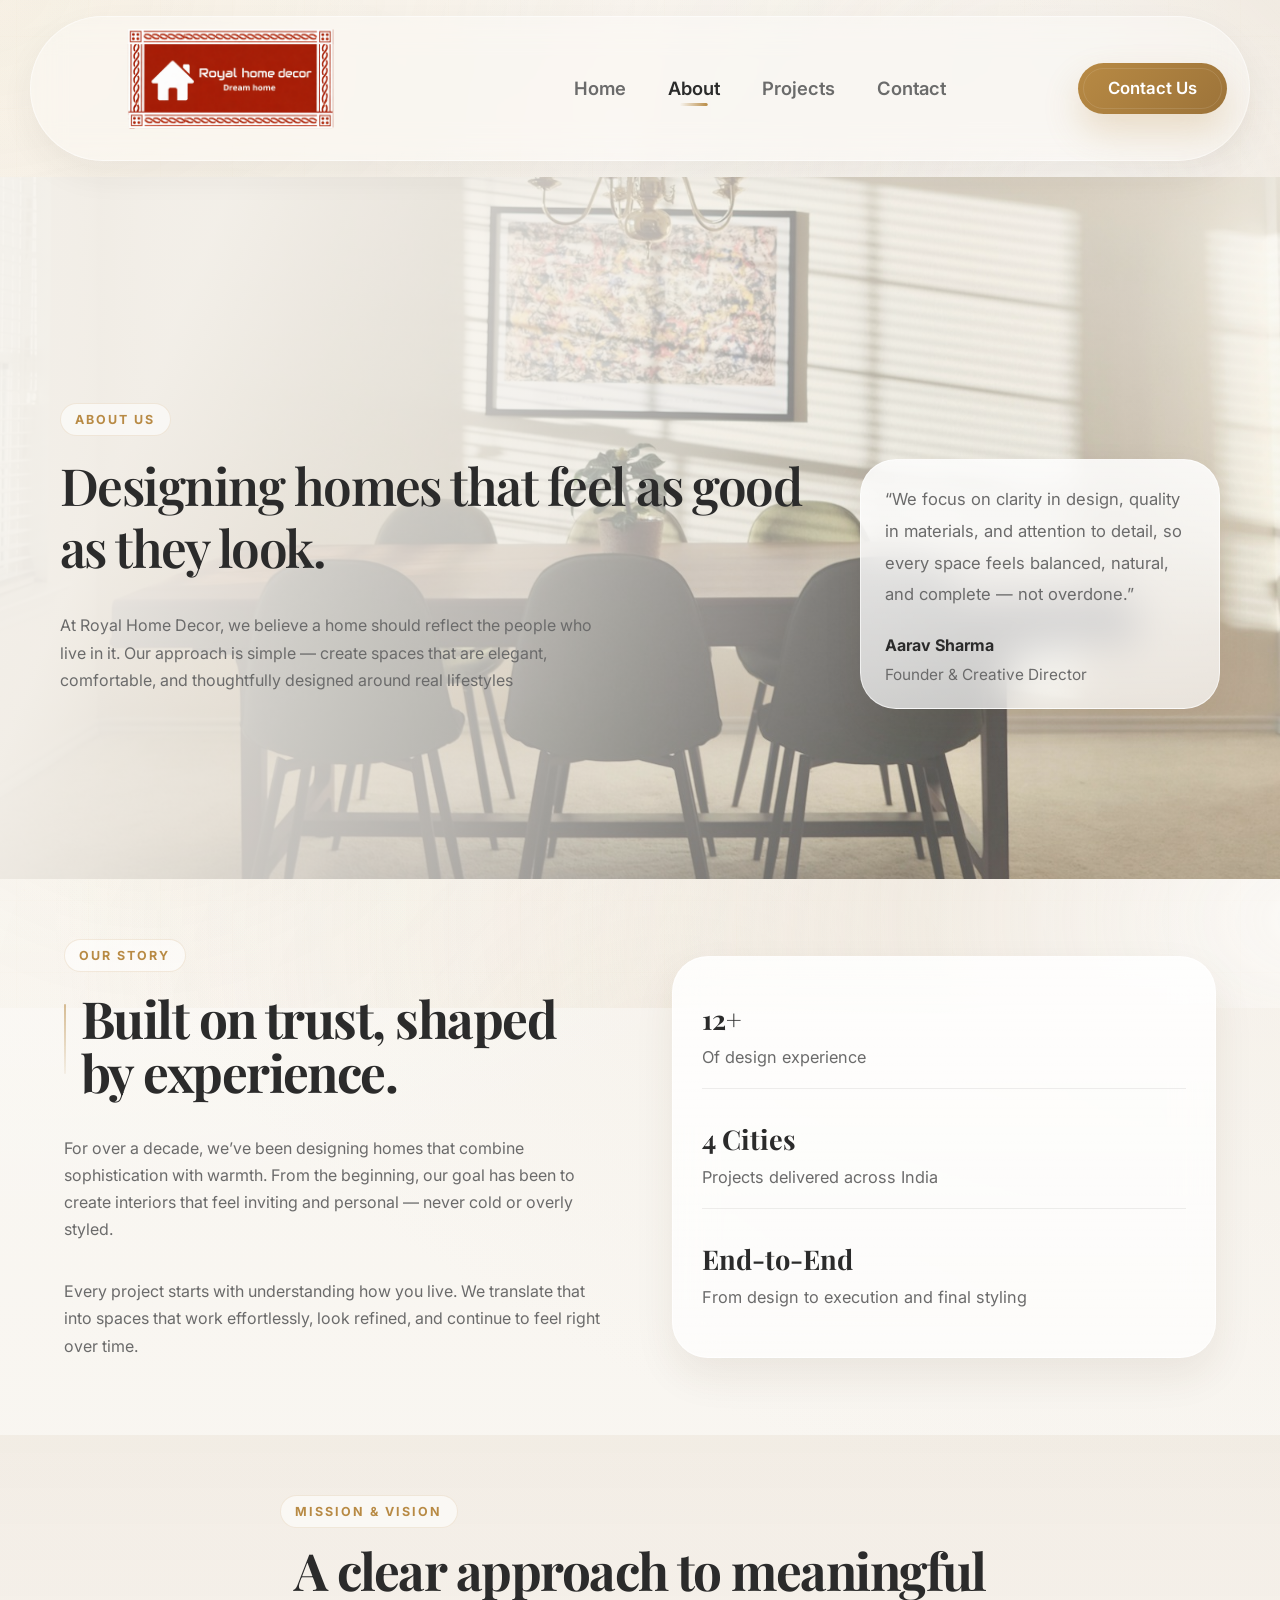
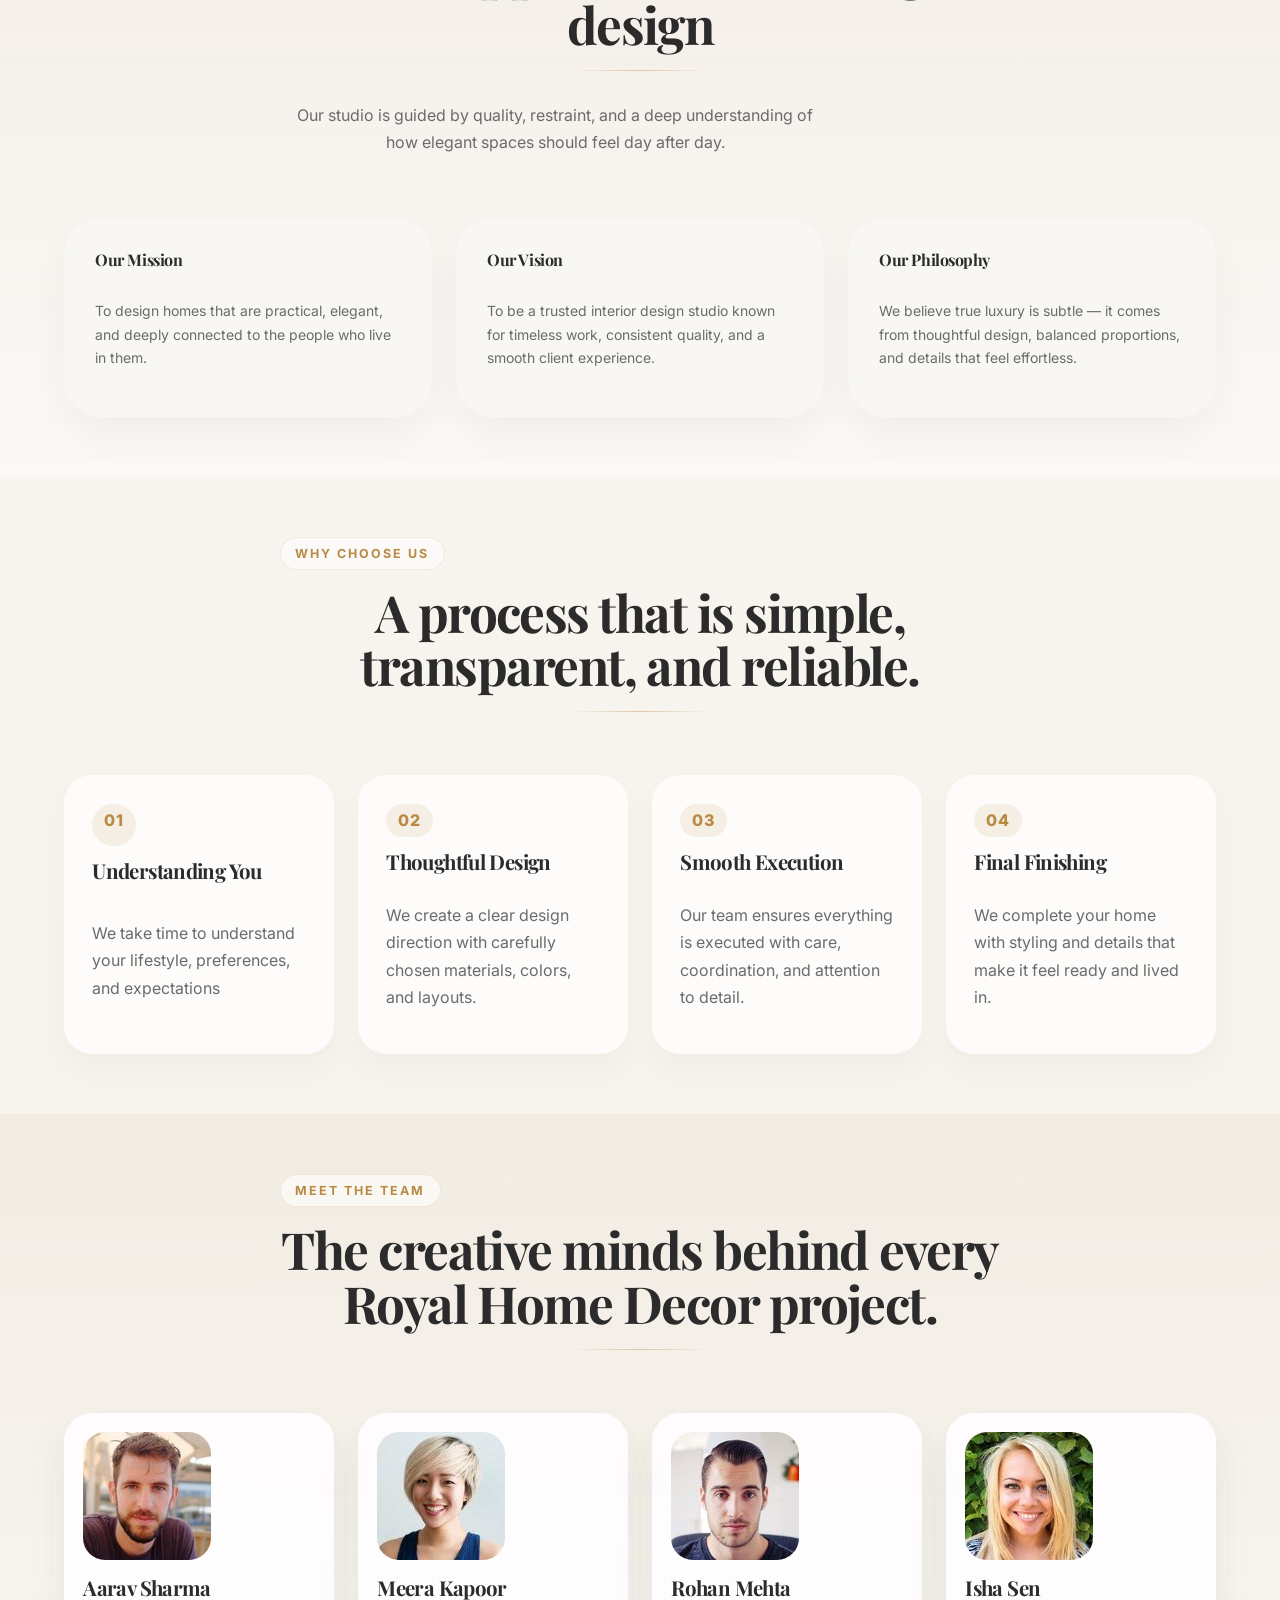
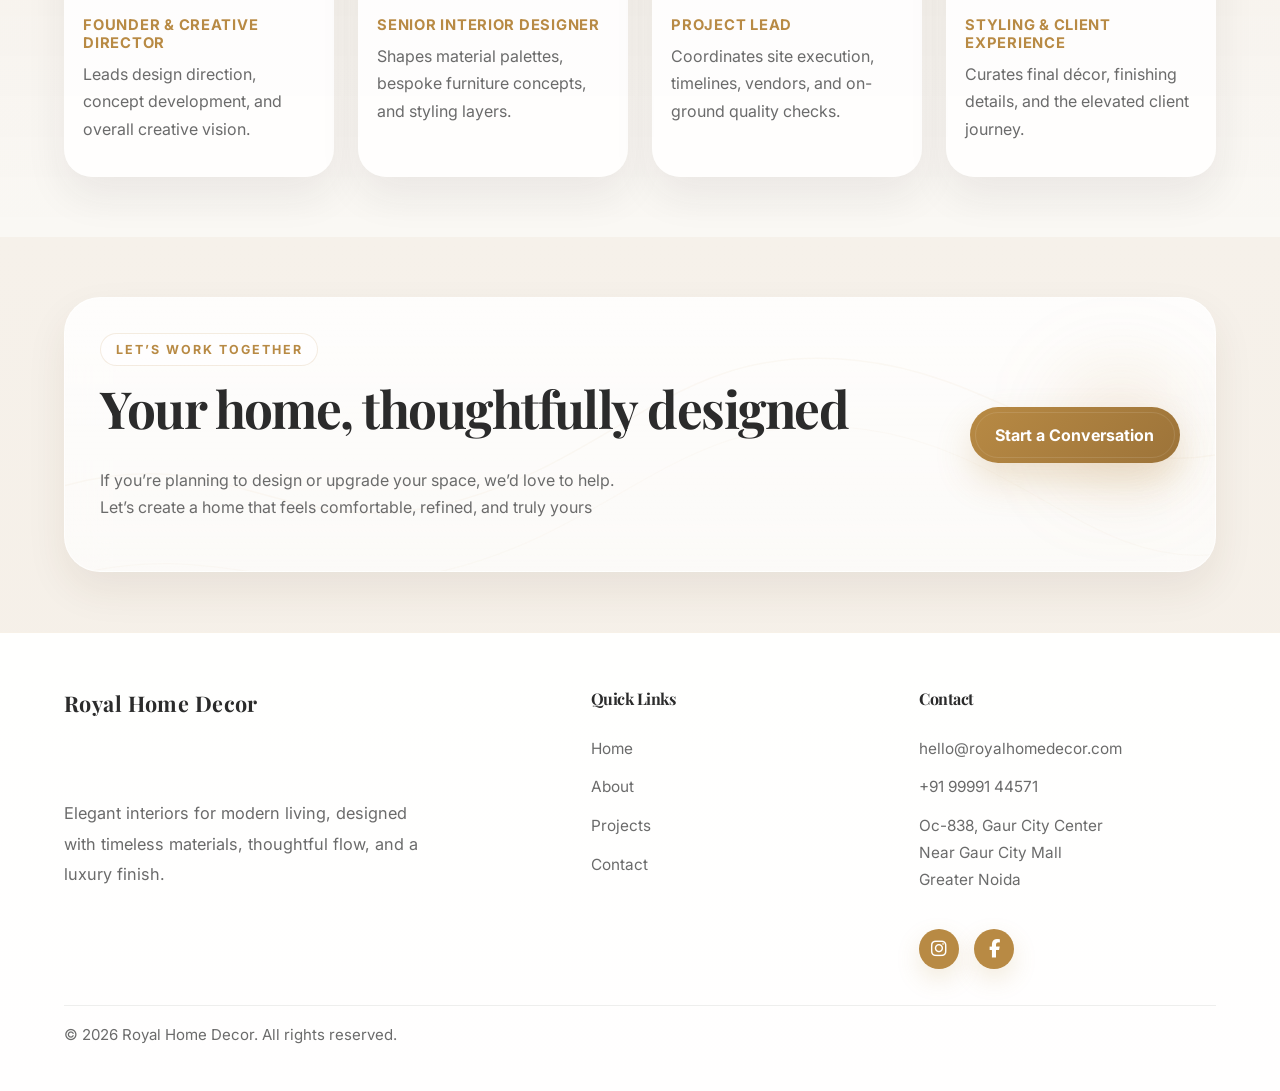
==== commit 382ee5af: "first commit" ====
--- a/about.html
+++ b/about.html
@@ -17,6 +17,10 @@
       href="https://fonts.googleapis.com/css2?family=Inter:wght@400;500;600;700;800&amp;family=Playfair+Display:wght@500;600;700;800&amp;display=swap"
       rel="stylesheet"
     />
+    <link
+      rel="stylesheet"
+      href="https://cdnjs.cloudflare.com/ajax/libs/font-awesome/6.5.0/css/all.min.css"
+    />
     <link rel="stylesheet" href="style.css" />
   </head>
   <body data-page="about">
@@ -263,14 +267,6 @@
           </div>
 
           <div class="footer-column">
-            <h3>Services</h3>
-            <p>Residential Interiors</p>
-            <p>Luxury Renovations</p>
-            <p>Furniture &amp; Styling</p>
-            <p>Turnkey Project Delivery</p>
-          </div>
-
-          <div class="footer-column">
             <h3>Contact</h3>
             <a href="mailto:hello@royalhomedecor.com">hello@royalhomedecor.com</a>
             <a href="tel:+919999144571">+91 99991 44571</a>
@@ -279,6 +275,24 @@
               Near Gaur City Mall<br />
               Greater Noida
             </p>
+            <div class="social-icons">
+              <a
+                href="https://www.instagram.com/royalhomedecor66?utm_source=qr"
+                target="_blank"
+                rel="noopener noreferrer"
+                aria-label="Instagram"
+              >
+                <i class="fab fa-instagram"></i>
+              </a>
+              <a
+                href="https://www.facebook.com/royalhomedecor66?mibextid=wwXIfr&amp;rdid=IGT4RkzPR2rV0oEG&amp;share_url=https%3A%2F%2Fwww.facebook.com%2Fshare%2F1GCKGMaSTh%2F%3Fmibextid%3DwwXIfr%26ref%3D1#"
+                target="_blank"
+                rel="noopener noreferrer"
+                aria-label="Facebook"
+              >
+                <i class="fab fa-facebook-f"></i>
+              </a>
+            </div>
           </div>
         </div>
 
--- a/style.css
+++ b/style.css
@@ -2173,7 +2173,7 @@
 
 .footer-grid {
   display: grid;
-  grid-template-columns: minmax(0, 1.2fr) repeat(3, minmax(0, 0.72fr));
+  grid-template-columns: minmax(0, 1.2fr) repeat(2, minmax(0, 0.72fr));
   gap: 2rem;
   padding: 3.5rem 0 2.25rem;
 }
@@ -2206,9 +2206,51 @@
   font-size: 14px;
 }
 
+.social-icons {
+  display: flex;
+  flex-wrap: wrap;
+  gap: 15px;
+  margin-top: 0.5rem;
+}
+
+.social-icons a {
+  width: 40px;
+  height: 40px;
+  background: var(--gold);
+  color: #fff;
+  display: inline-flex;
+  align-items: center;
+  justify-content: center;
+  border-radius: 50%;
+  text-decoration: none;
+  box-shadow: 0 10px 24px rgba(184, 138, 68, 0.18);
+  transition:
+    background-color 0.3s ease,
+    color 0.3s ease,
+    transform 0.3s ease,
+    box-shadow 0.3s ease;
+}
+
+.social-icons a:hover,
+.social-icons a:focus-visible {
+  background: #111;
+  color: #fff;
+  transform: translateY(-3px);
+  box-shadow: 0 14px 28px rgba(17, 17, 17, 0.18);
+}
+
+.social-icons i {
+  font-size: 18px;
+}
+
 .footer-column a:hover,
 .footer-column a:focus-visible {
   color: var(--gold);
+}
+
+.footer-column .social-icons a:hover,
+.footer-column .social-icons a:focus-visible {
+  color: #fff;
 }
 
 .footer-bottom {
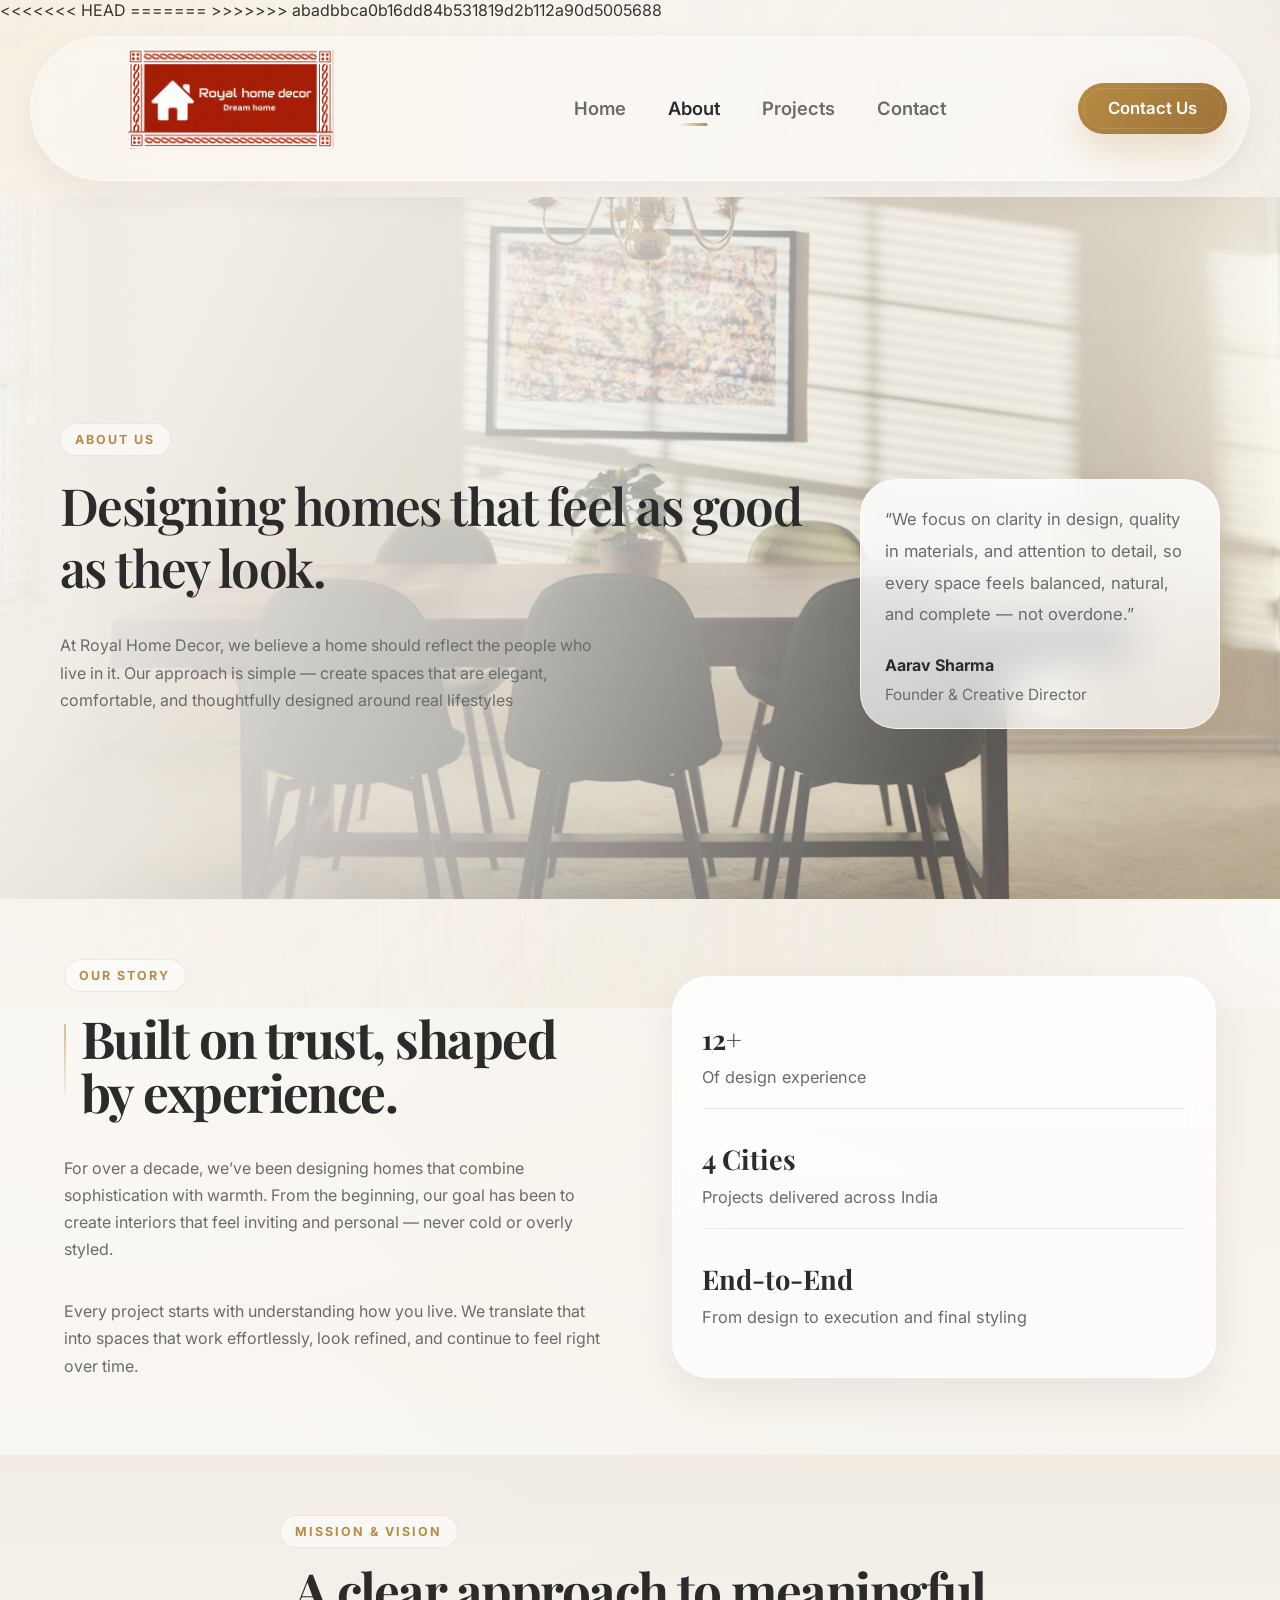
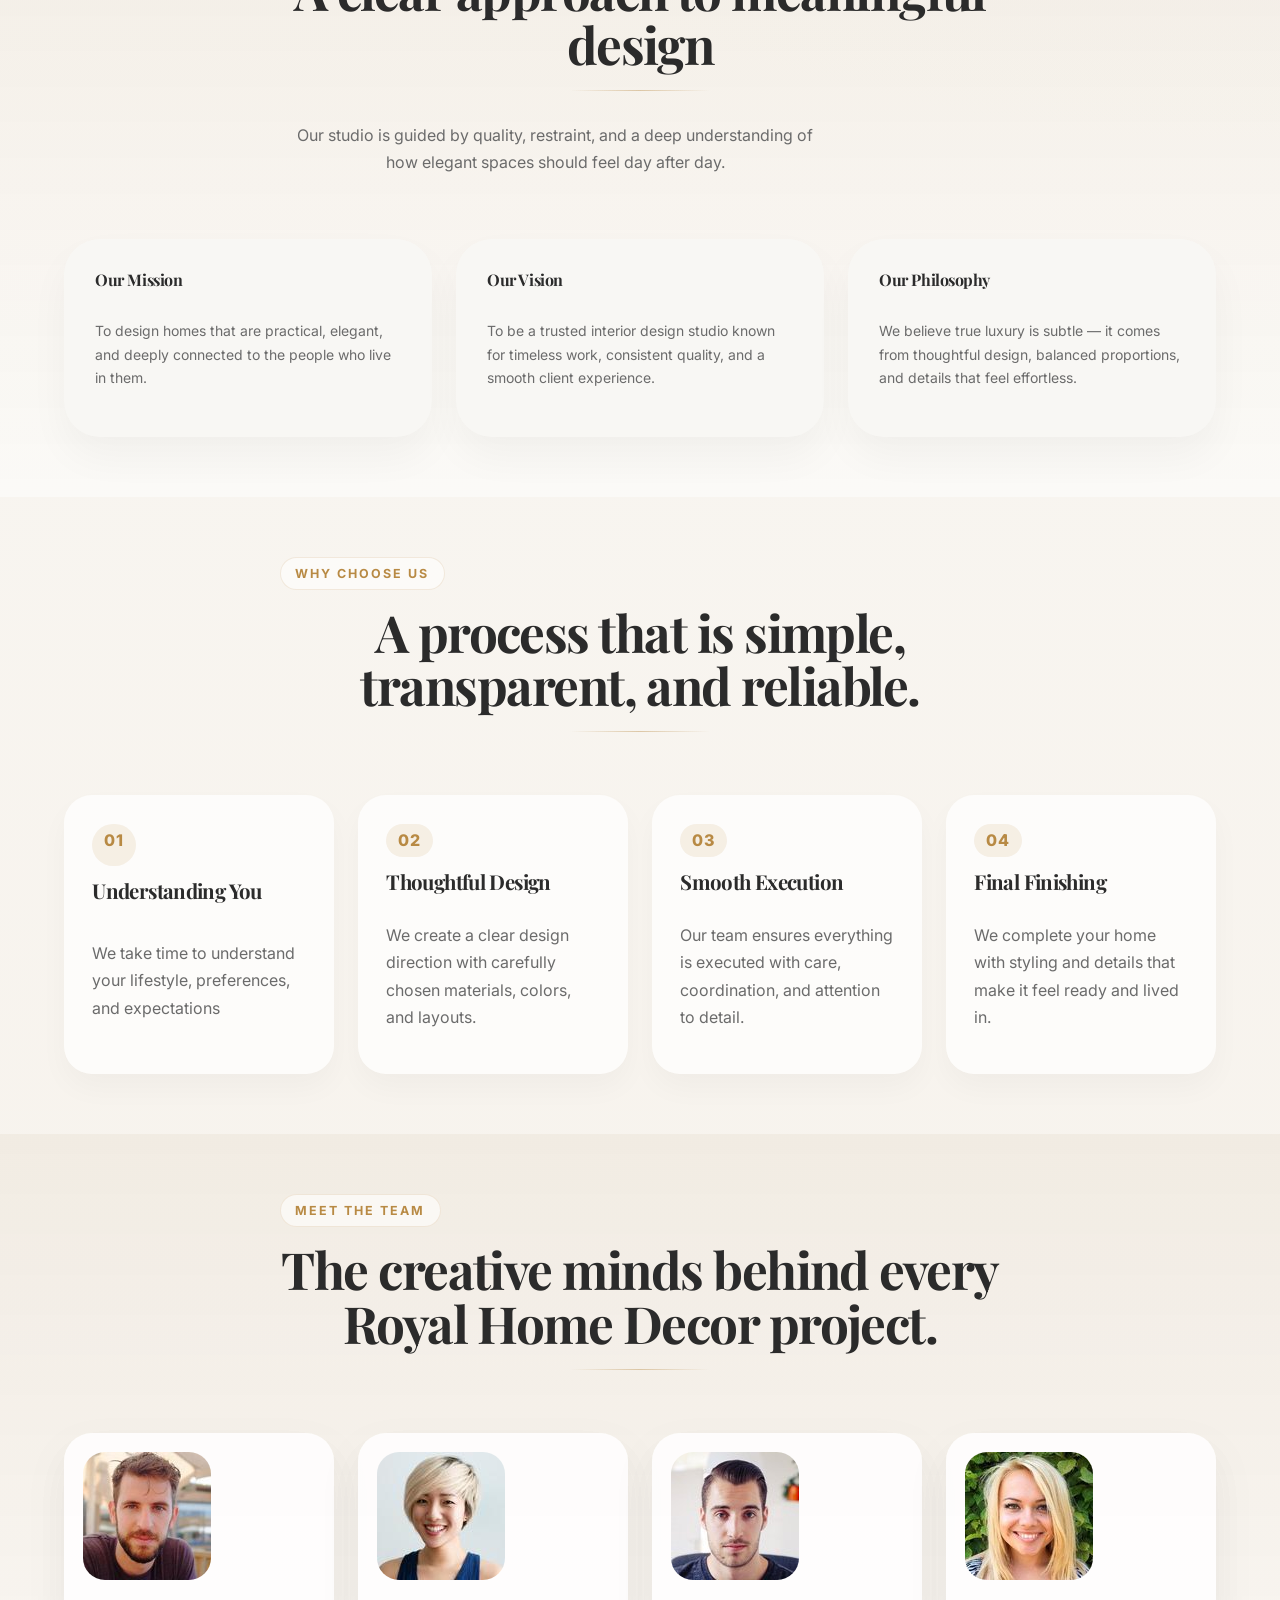
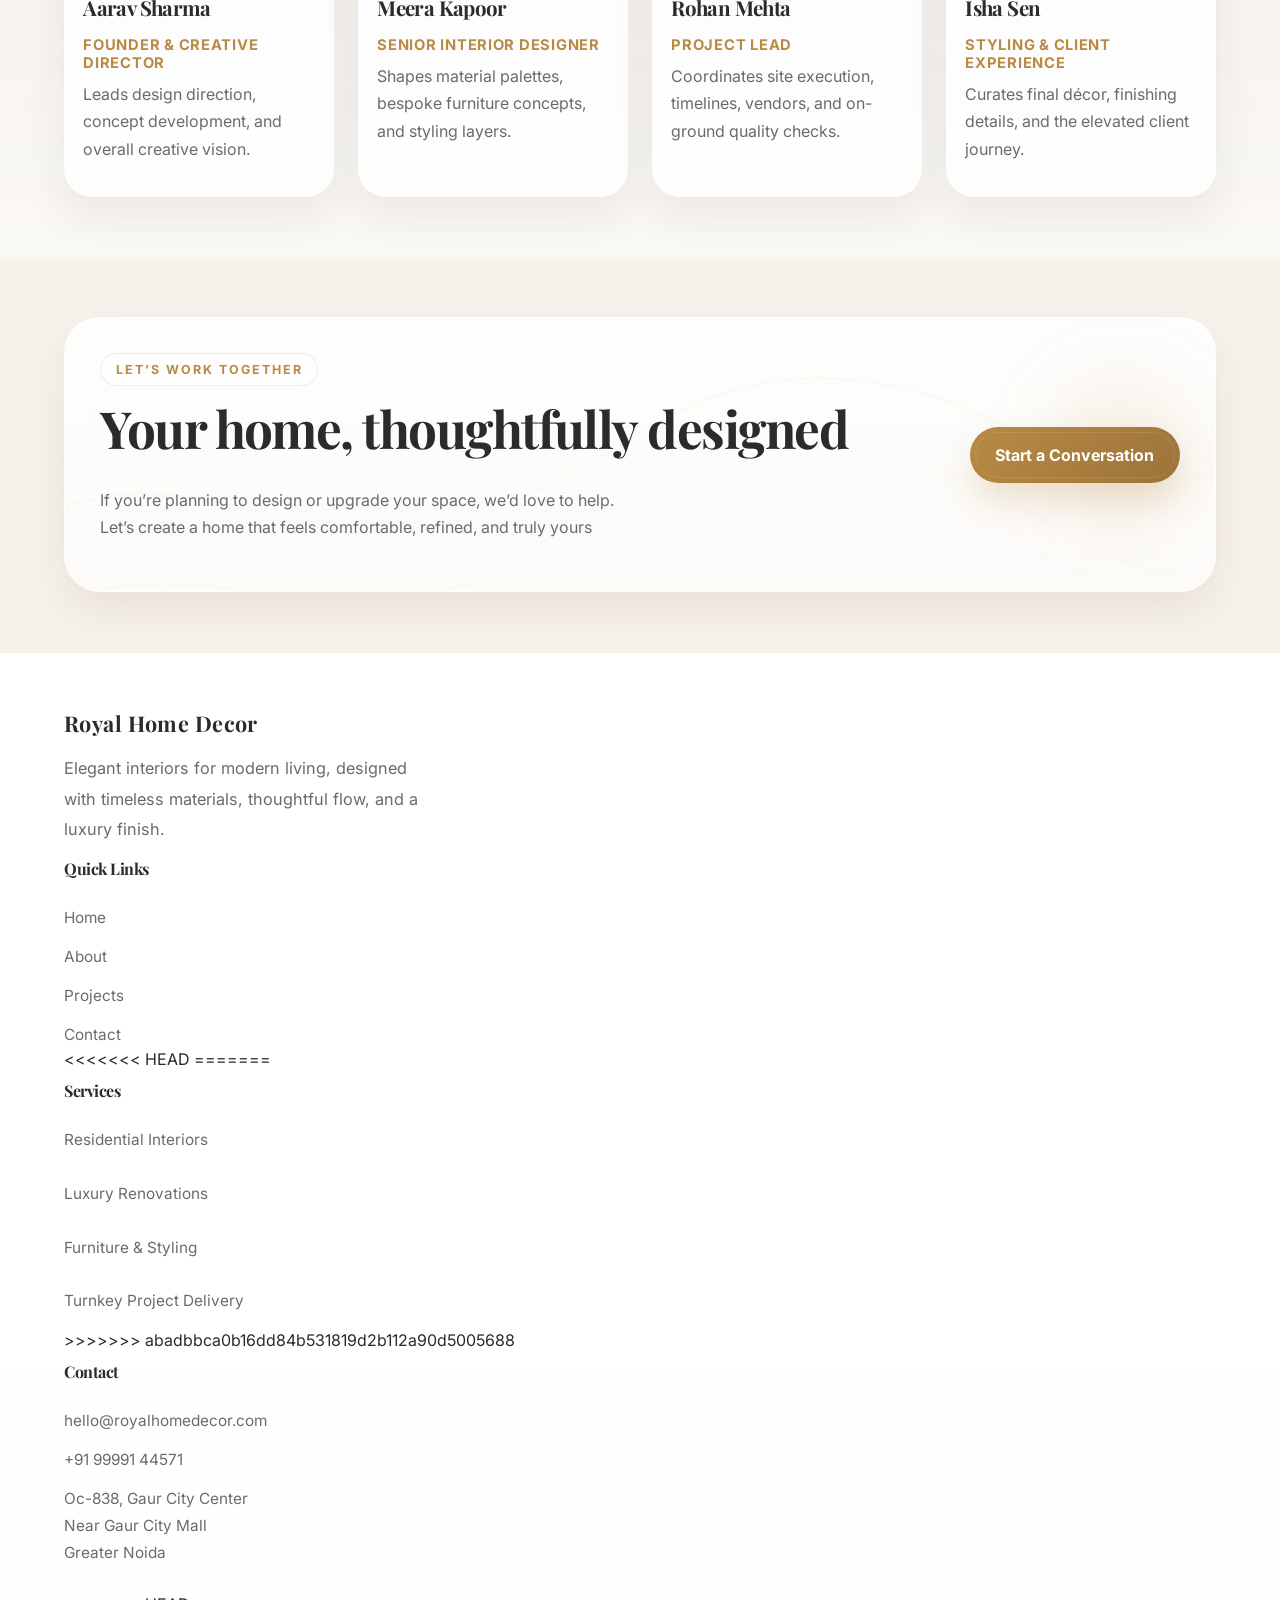
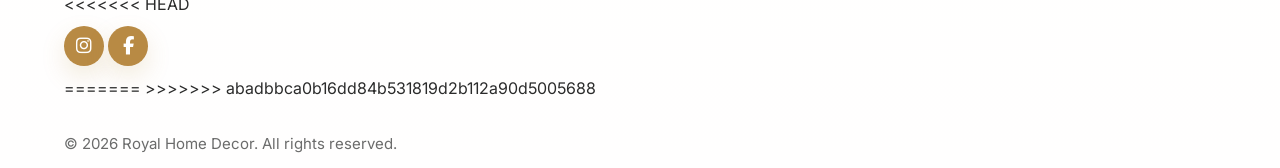
==== commit 2d84a055: "update website" ====
--- a/about.html
+++ b/about.html
@@ -17,10 +17,13 @@
       href="https://fonts.googleapis.com/css2?family=Inter:wght@400;500;600;700;800&amp;family=Playfair+Display:wght@500;600;700;800&amp;display=swap"
       rel="stylesheet"
     />
+<<<<<<< HEAD
     <link
       rel="stylesheet"
       href="https://cdnjs.cloudflare.com/ajax/libs/font-awesome/6.5.0/css/all.min.css"
     />
+=======
+>>>>>>> abadbbca0b16dd84b531819d2b112a90d5005688
     <link rel="stylesheet" href="style.css" />
   </head>
   <body data-page="about">
@@ -267,6 +270,17 @@
           </div>
 
           <div class="footer-column">
+<<<<<<< HEAD
+=======
+            <h3>Services</h3>
+            <p>Residential Interiors</p>
+            <p>Luxury Renovations</p>
+            <p>Furniture &amp; Styling</p>
+            <p>Turnkey Project Delivery</p>
+          </div>
+
+          <div class="footer-column">
+>>>>>>> abadbbca0b16dd84b531819d2b112a90d5005688
             <h3>Contact</h3>
             <a href="mailto:hello@royalhomedecor.com">hello@royalhomedecor.com</a>
             <a href="tel:+919999144571">+91 99991 44571</a>
@@ -275,6 +289,7 @@
               Near Gaur City Mall<br />
               Greater Noida
             </p>
+<<<<<<< HEAD
             <div class="social-icons">
               <a
                 href="https://www.instagram.com/royalhomedecor66?utm_source=qr"
@@ -293,6 +308,8 @@
                 <i class="fab fa-facebook-f"></i>
               </a>
             </div>
+=======
+>>>>>>> abadbbca0b16dd84b531819d2b112a90d5005688
           </div>
         </div>
 
--- a/style.css
+++ b/style.css
@@ -2173,7 +2173,11 @@
 
 .footer-grid {
   display: grid;
+<<<<<<< HEAD
   grid-template-columns: minmax(0, 1.2fr) repeat(2, minmax(0, 0.72fr));
+=======
+  grid-template-columns: minmax(0, 1.2fr) repeat(3, minmax(0, 0.72fr));
+>>>>>>> abadbbca0b16dd84b531819d2b112a90d5005688
   gap: 2rem;
   padding: 3.5rem 0 2.25rem;
 }
@@ -2206,6 +2210,7 @@
   font-size: 14px;
 }
 
+<<<<<<< HEAD
 .social-icons {
   display: flex;
   flex-wrap: wrap;
@@ -2243,16 +2248,21 @@
   font-size: 18px;
 }
 
+=======
+>>>>>>> abadbbca0b16dd84b531819d2b112a90d5005688
 .footer-column a:hover,
 .footer-column a:focus-visible {
   color: var(--gold);
 }
 
+<<<<<<< HEAD
 .footer-column .social-icons a:hover,
 .footer-column .social-icons a:focus-visible {
   color: #fff;
 }
 
+=======
+>>>>>>> abadbbca0b16dd84b531819d2b112a90d5005688
 .footer-bottom {
   padding: 1.2rem 0 2rem;
   border-top: 1px solid rgba(43, 43, 43, 0.08);
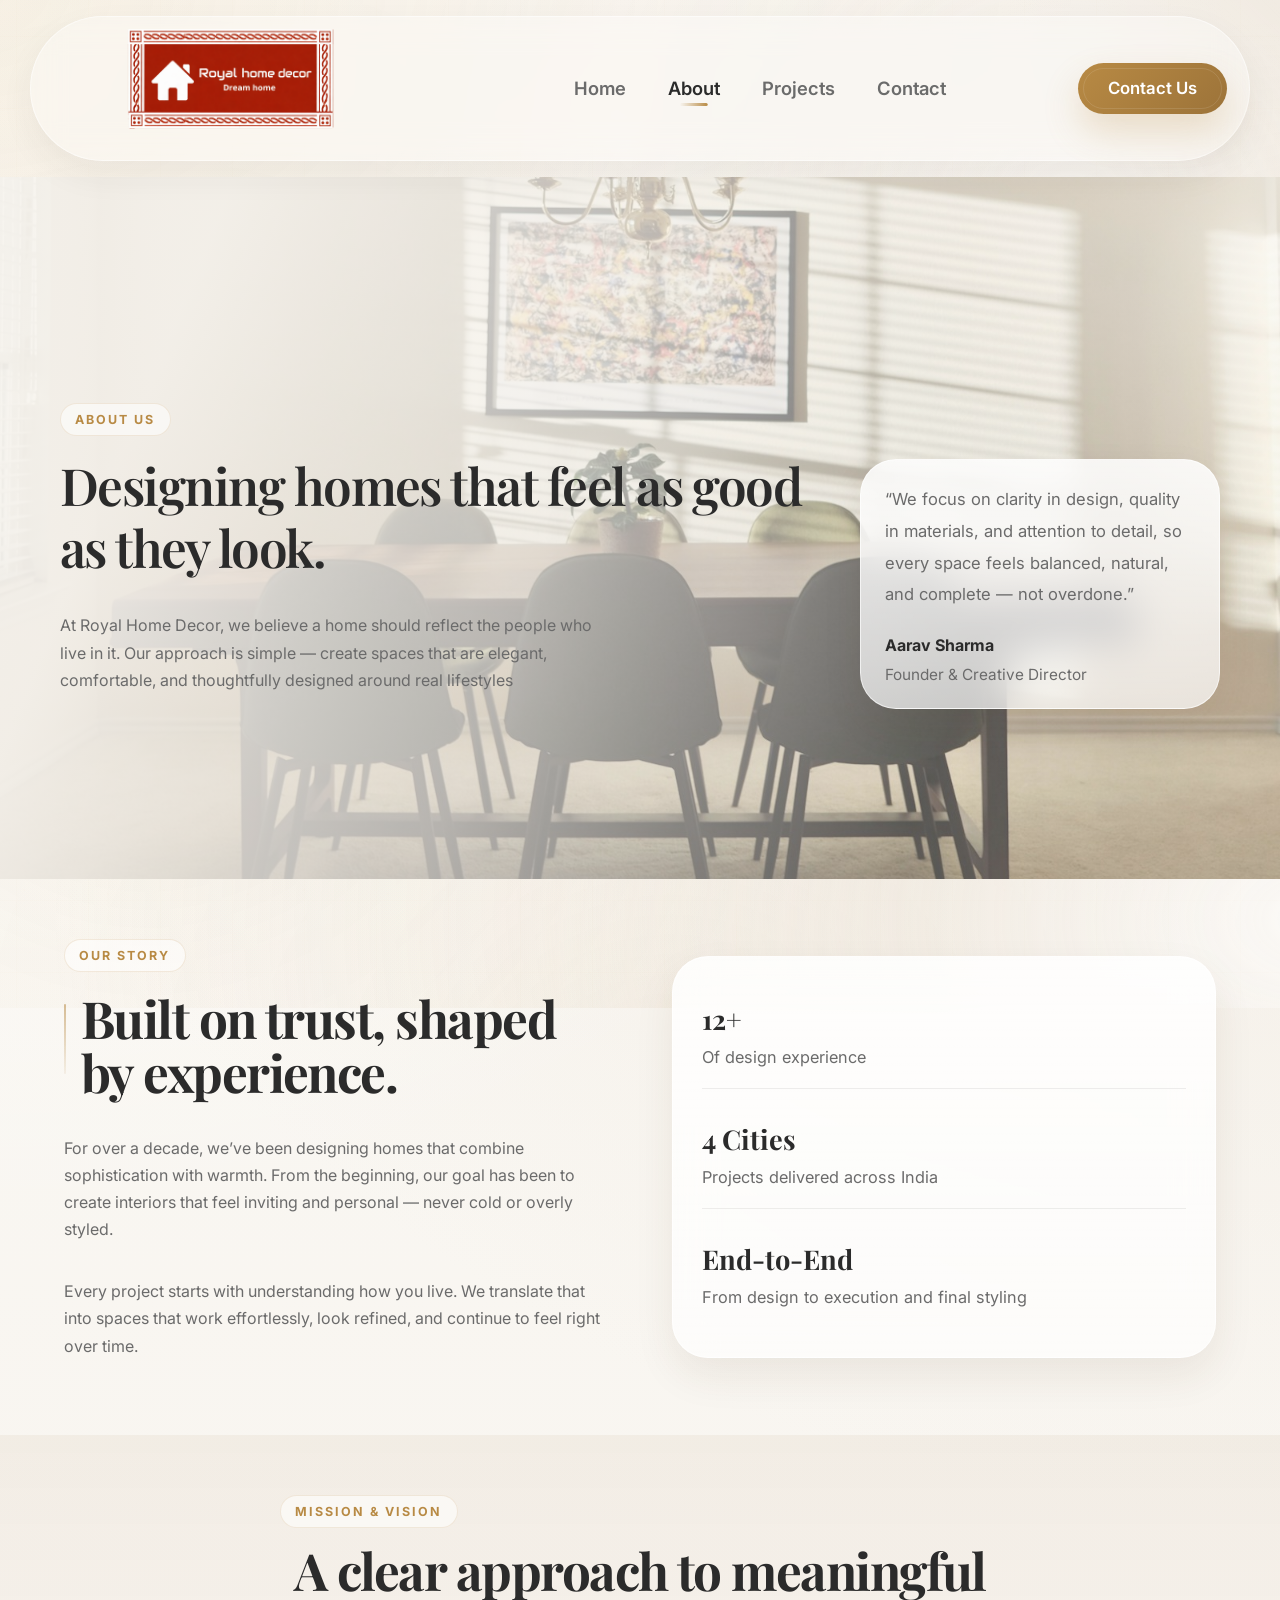
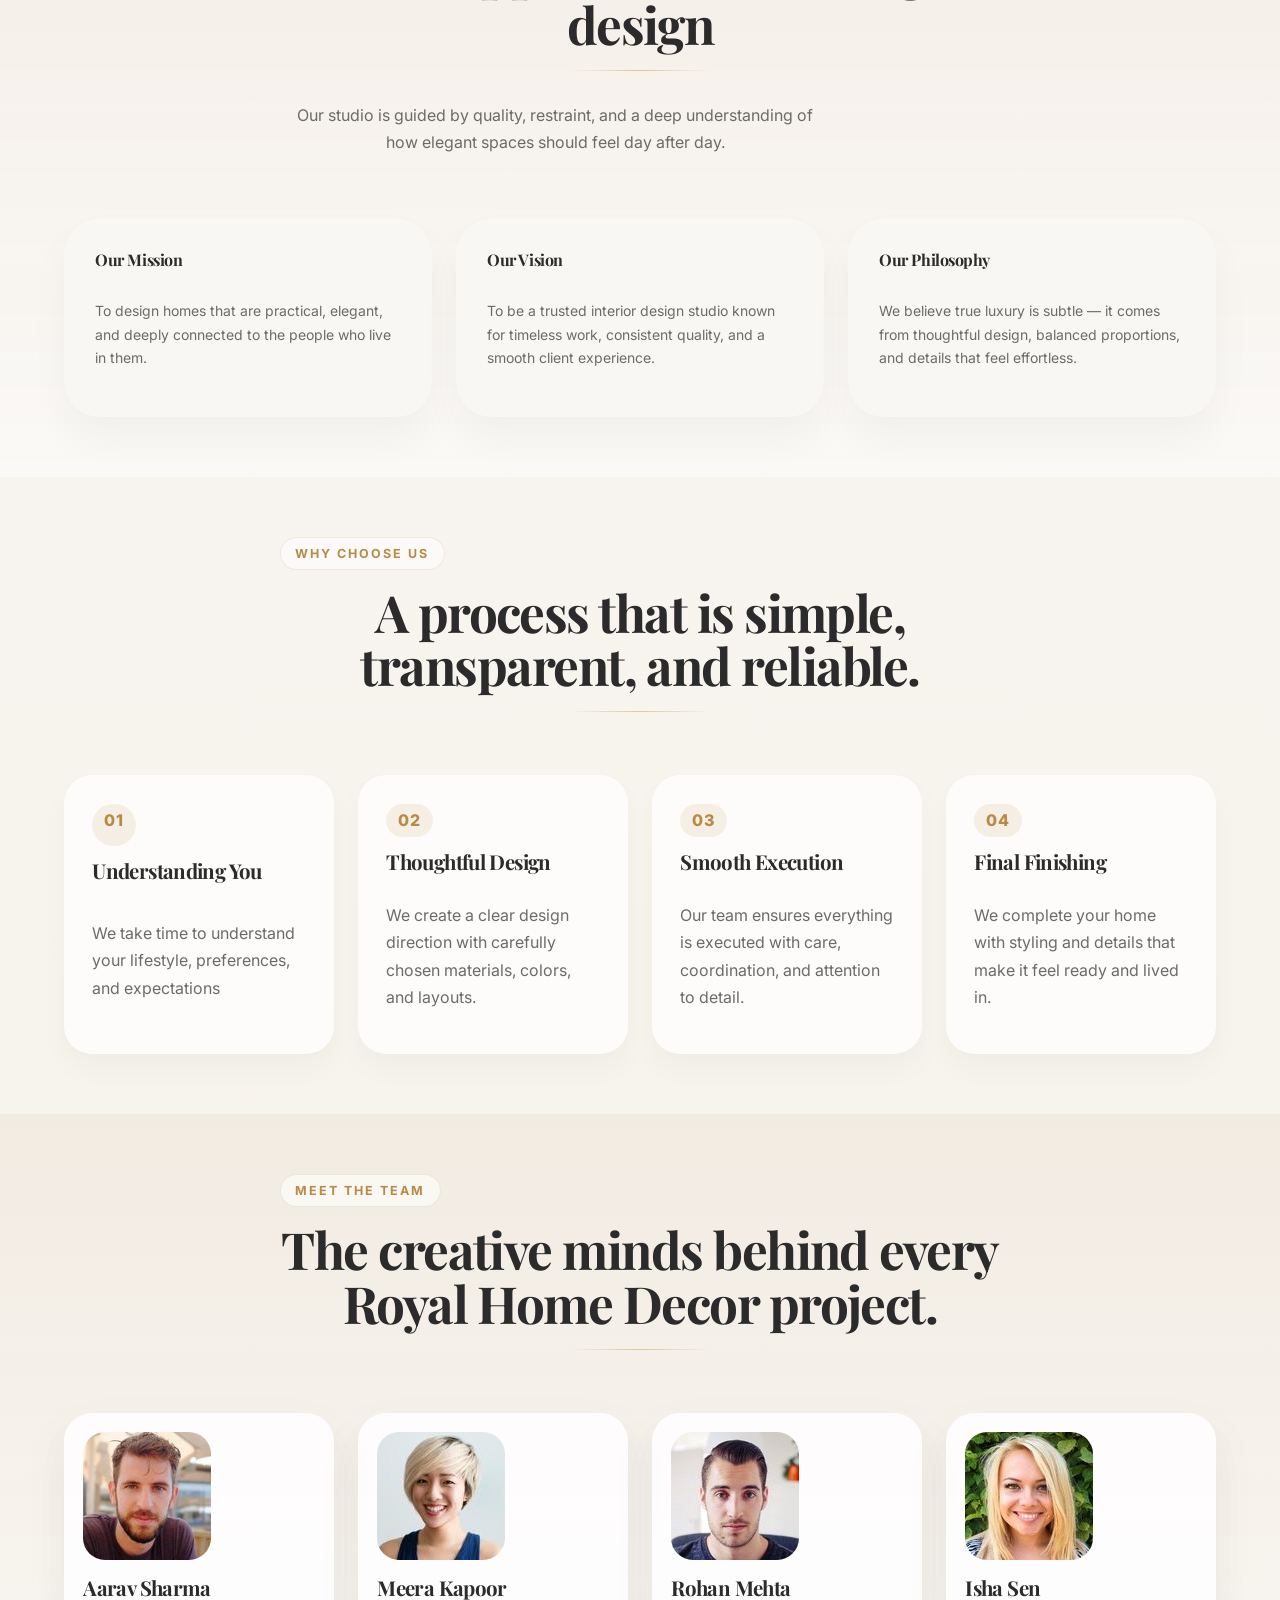
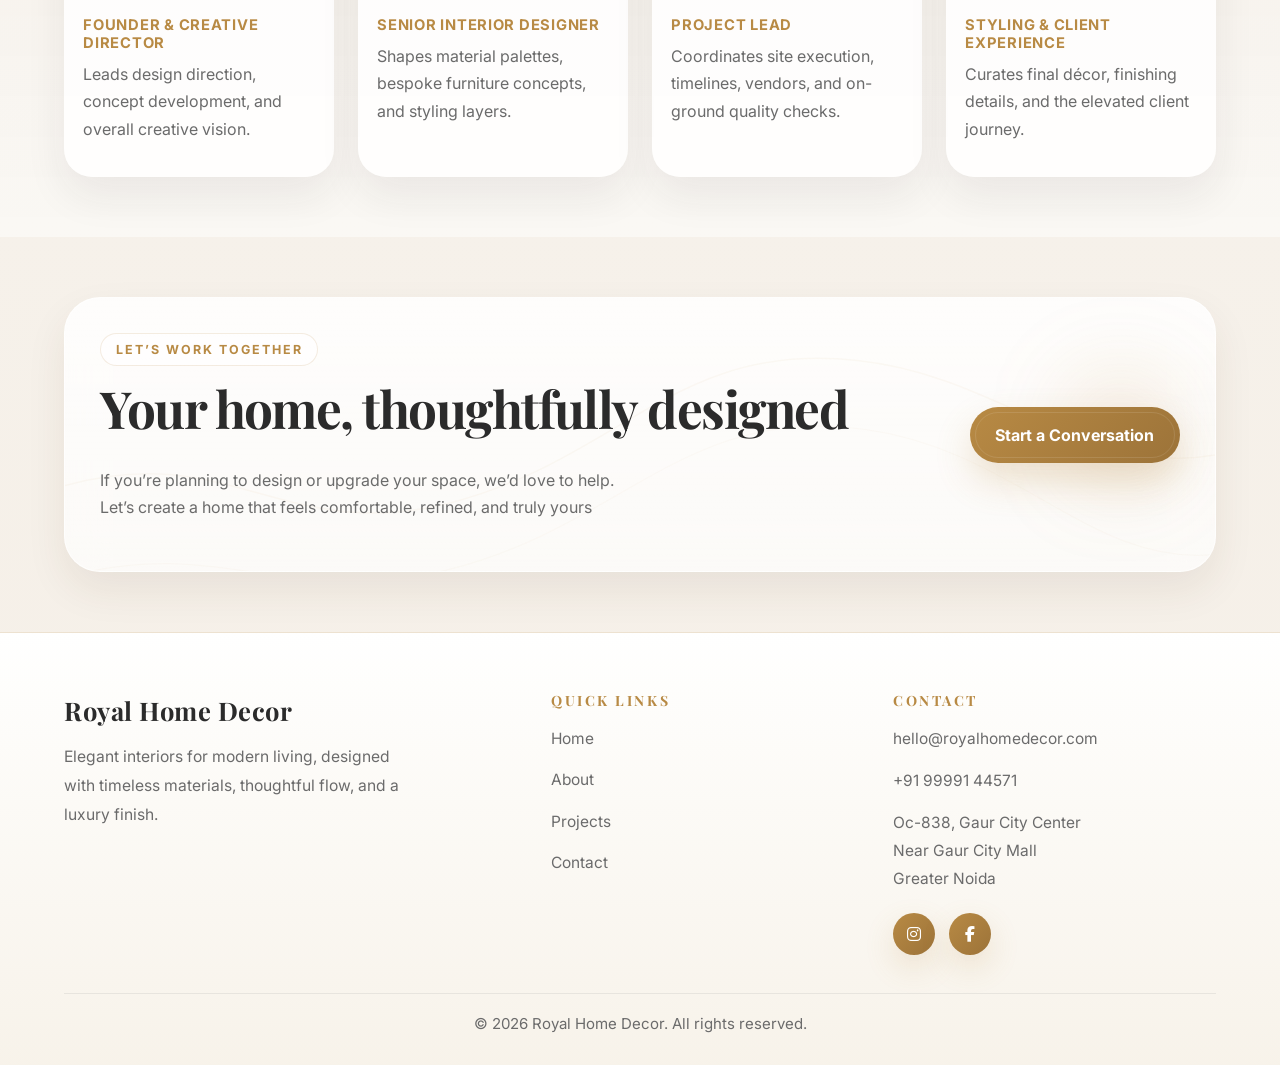
==== commit 0b5fe237: "update website" ====
--- a/about.html
+++ b/about.html
@@ -17,13 +17,10 @@
       href="https://fonts.googleapis.com/css2?family=Inter:wght@400;500;600;700;800&amp;family=Playfair+Display:wght@500;600;700;800&amp;display=swap"
       rel="stylesheet"
     />
-<<<<<<< HEAD
     <link
       rel="stylesheet"
       href="https://cdnjs.cloudflare.com/ajax/libs/font-awesome/6.5.0/css/all.min.css"
     />
-=======
->>>>>>> abadbbca0b16dd84b531819d2b112a90d5005688
     <link rel="stylesheet" href="style.css" />
   </head>
   <body data-page="about">
@@ -252,69 +249,61 @@
       </main>
 
       <footer class="site-footer">
-        <div class="container footer-grid">
-          <div class="footer-brand">
-            <a class="logo" href="index.html">Royal Home Decor</a>
-            <p>
-              Elegant interiors for modern living, designed with timeless
-              materials, thoughtful flow, and a luxury finish.
-            </p>
-          </div>
-
-          <div class="footer-column">
-            <h3>Quick Links</h3>
-            <a href="index.html">Home</a>
-            <a href="about.html">About</a>
-            <a href="projects.html">Projects</a>
-            <a href="contact.html">Contact</a>
-          </div>
-
-          <div class="footer-column">
-<<<<<<< HEAD
-=======
-            <h3>Services</h3>
-            <p>Residential Interiors</p>
-            <p>Luxury Renovations</p>
-            <p>Furniture &amp; Styling</p>
-            <p>Turnkey Project Delivery</p>
-          </div>
-
-          <div class="footer-column">
->>>>>>> abadbbca0b16dd84b531819d2b112a90d5005688
-            <h3>Contact</h3>
-            <a href="mailto:hello@royalhomedecor.com">hello@royalhomedecor.com</a>
-            <a href="tel:+919999144571">+91 99991 44571</a>
-            <p class="footer-address">
-              Oc-838, Gaur City Center<br />
-              Near Gaur City Mall<br />
-              Greater Noida
-            </p>
-<<<<<<< HEAD
-            <div class="social-icons">
-              <a
-                href="https://www.instagram.com/royalhomedecor66?utm_source=qr"
-                target="_blank"
-                rel="noopener noreferrer"
-                aria-label="Instagram"
+        <div class="footer-container">
+          <div class="footer-layout">
+            <div class="footer-brand-block">
+              <a class="footer-brand-name" href="index.html">Royal Home Decor</a>
+              <p class="footer-brand-text">
+                Elegant interiors for modern living, designed with timeless
+                materials, thoughtful flow, and a luxury finish.
+              </p>
+            </div>
+
+            <nav class="footer-links-block" aria-label="Footer navigation">
+              <h3 class="footer-title">Quick Links</h3>
+              <div class="footer-links-list">
+                <a href="index.html">Home</a>
+                <a href="about.html">About</a>
+                <a href="projects.html">Projects</a>
+                <a href="contact.html">Contact</a>
+              </div>
+            </nav>
+
+            <div class="footer-contact-block">
+              <h3 class="footer-title">Contact</h3>
+              <a class="footer-contact-link" href="mailto:hello@royalhomedecor.com"
+                >hello@royalhomedecor.com</a
               >
-                <i class="fab fa-instagram"></i>
-              </a>
-              <a
-                href="https://www.facebook.com/royalhomedecor66?mibextid=wwXIfr&amp;rdid=IGT4RkzPR2rV0oEG&amp;share_url=https%3A%2F%2Fwww.facebook.com%2Fshare%2F1GCKGMaSTh%2F%3Fmibextid%3DwwXIfr%26ref%3D1#"
-                target="_blank"
-                rel="noopener noreferrer"
-                aria-label="Facebook"
-              >
-                <i class="fab fa-facebook-f"></i>
-              </a>
-            </div>
-=======
->>>>>>> abadbbca0b16dd84b531819d2b112a90d5005688
-          </div>
-        </div>
-
-        <div class="container footer-bottom">
-          <p>&copy; <span data-year></span> Royal Home Decor. All rights reserved.</p>
+              <a class="footer-contact-link" href="tel:+919999144571">+91 99991 44571</a>
+              <p class="footer-address">
+                Oc-838, Gaur City Center<br />
+                Near Gaur City Mall<br />
+                Greater Noida
+              </p>
+              <div class="footer-social">
+                <a
+                  href="https://www.instagram.com/royalhomedecor66"
+                  target="_blank"
+                  rel="noopener noreferrer"
+                  aria-label="Instagram"
+                >
+                  <i class="fab fa-instagram"></i>
+                </a>
+                <a
+                  href="https://www.facebook.com/royalhomedecor66"
+                  target="_blank"
+                  rel="noopener noreferrer"
+                  aria-label="Facebook"
+                >
+                  <i class="fab fa-facebook-f"></i>
+                </a>
+              </div>
+            </div>
+          </div>
+
+          <div class="footer-bottom">
+            <p>&copy; <span data-year></span> Royal Home Decor. All rights reserved.</p>
+          </div>
         </div>
       </footer>
     </div>
--- a/style.css
+++ b/style.css
@@ -280,7 +280,6 @@
 .page-hero-copy p,
 .editorial-panel p,
 .cta-banner p,
-.footer-brand p,
 .value-card p,
 .timeline-step p,
 .team-card p,
@@ -2166,111 +2165,151 @@
 }
 
 .site-footer {
-  background: rgba(255, 255, 255, 0.94);
-  border-top: 1px solid rgba(184, 138, 68, 0.12);
   margin-top: auto;
-}
-
-.footer-grid {
-  display: grid;
-<<<<<<< HEAD
-  grid-template-columns: minmax(0, 1.2fr) repeat(2, minmax(0, 0.72fr));
-=======
-  grid-template-columns: minmax(0, 1.2fr) repeat(3, minmax(0, 0.72fr));
->>>>>>> abadbbca0b16dd84b531819d2b112a90d5005688
-  gap: 2rem;
-  padding: 3.5rem 0 2.25rem;
-}
-
-.footer-brand {
+  background:
+    linear-gradient(180deg, rgba(255, 255, 255, 0.96) 0%, rgba(247, 242, 234, 0.96) 100%);
+  border-top: 1px solid rgba(184, 138, 68, 0.16);
+}
+
+.footer-container {
+  width: min(90%, 1200px);
+  max-width: 1200px;
+  margin: 0 auto;
+}
+
+.footer-layout {
+  display: grid;
+  grid-template-columns: minmax(0, 1.35fr) minmax(180px, 0.9fr) minmax(0, 1fr);
+  gap: clamp(2rem, 4vw, 4rem);
+  align-items: start;
+  padding: 3.75rem 0 2.4rem;
+}
+
+.footer-brand-block,
+.footer-links-block,
+.footer-contact-block {
+  display: grid;
+  align-content: start;
+  gap: 0.9rem;
+}
+
+.footer-brand-block {
   max-width: 360px;
-  display: grid;
-  gap: 1rem;
-}
-
-.footer-column {
-  display: grid;
-  align-content: start;
-  gap: 0.75rem;
-}
-
-.footer-column h3 {
-  font-size: 1rem;
-}
-
-.footer-column a,
-.footer-column p {
+}
+
+.footer-brand-name {
+  font-family: "Playfair Display", serif;
+  font-size: clamp(1.6rem, 2vw, 1.95rem);
+  font-weight: 700;
+  letter-spacing: 0.02em;
+  color: var(--text-primary);
+}
+
+.footer-brand-text {
+  margin: 0;
   color: var(--text-secondary);
-  font-size: 0.96rem;
-  line-height: 1.75;
-}
-
+  font-size: 0.98rem;
+  line-height: 1.85;
+}
+
+.footer-title {
+  margin: 0;
+  color: var(--gold);
+  font-size: 0.88rem;
+  font-weight: 700;
+  letter-spacing: 0.18em;
+  text-transform: uppercase;
+}
+
+.footer-links-list {
+  display: grid;
+  gap: 0.85rem;
+}
+
+.footer-links-list a,
+.footer-contact-link,
 .footer-address {
-  line-height: 1.6;
-  font-size: 14px;
-}
-
-<<<<<<< HEAD
-.social-icons {
+  color: var(--text-secondary);
+  font-size: 0.97rem;
+  line-height: 1.8;
+}
+
+.footer-links-list a:hover,
+.footer-links-list a:focus-visible,
+.footer-contact-link:hover,
+.footer-contact-link:focus-visible {
+  color: var(--gold);
+}
+
+.footer-address {
+  margin: 0;
+}
+
+.footer-social {
   display: flex;
   flex-wrap: wrap;
-  gap: 15px;
-  margin-top: 0.5rem;
-}
-
-.social-icons a {
-  width: 40px;
-  height: 40px;
-  background: var(--gold);
-  color: #fff;
+  gap: 14px;
+  padding-top: 0.35rem;
+}
+
+.footer-social a {
+  width: 42px;
+  height: 42px;
   display: inline-flex;
   align-items: center;
   justify-content: center;
-  border-radius: 50%;
-  text-decoration: none;
-  box-shadow: 0 10px 24px rgba(184, 138, 68, 0.18);
+  border-radius: 999px;
+  background: linear-gradient(135deg, var(--gold) 0%, var(--gold-deep) 100%);
+  color: #fff;
+  box-shadow: 0 12px 30px rgba(184, 138, 68, 0.2);
   transition:
-    background-color 0.3s ease,
-    color 0.3s ease,
     transform 0.3s ease,
-    box-shadow 0.3s ease;
-}
-
-.social-icons a:hover,
-.social-icons a:focus-visible {
+    box-shadow 0.3s ease,
+    background 0.3s ease;
+}
+
+.footer-social a:hover,
+.footer-social a:focus-visible {
+  color: #fff;
   background: #111;
-  color: #fff;
   transform: translateY(-3px);
-  box-shadow: 0 14px 28px rgba(17, 17, 17, 0.18);
-}
-
-.social-icons i {
-  font-size: 18px;
-}
-
-=======
->>>>>>> abadbbca0b16dd84b531819d2b112a90d5005688
-.footer-column a:hover,
-.footer-column a:focus-visible {
-  color: var(--gold);
-}
-
-<<<<<<< HEAD
-.footer-column .social-icons a:hover,
-.footer-column .social-icons a:focus-visible {
-  color: #fff;
-}
-
-=======
->>>>>>> abadbbca0b16dd84b531819d2b112a90d5005688
+  box-shadow: 0 16px 30px rgba(17, 17, 17, 0.18);
+}
+
+.footer-social i {
+  font-size: 1rem;
+}
+
 .footer-bottom {
   padding: 1.2rem 0 2rem;
   border-top: 1px solid rgba(43, 43, 43, 0.08);
 }
 
 .footer-bottom p {
+  margin: 0;
   color: var(--text-secondary);
   font-size: 0.94rem;
+  text-align: center;
+}
+
+@media (max-width: 860px) {
+  .footer-layout {
+    grid-template-columns: 1fr;
+    justify-items: center;
+    text-align: center;
+    padding: 3rem 0 2rem;
+  }
+
+  .footer-brand-block,
+  .footer-links-block,
+  .footer-contact-block {
+    justify-items: center;
+    max-width: 100%;
+  }
+
+  .footer-social {
+    justify-content: center;
+  }
 }
 
 .reveal {
@@ -2393,8 +2432,7 @@
 
   .page-hero-inner,
   .split-grid,
-  .contact-grid,
-  .footer-grid {
+  .contact-grid {
     grid-template-columns: 1fr;
   }
 
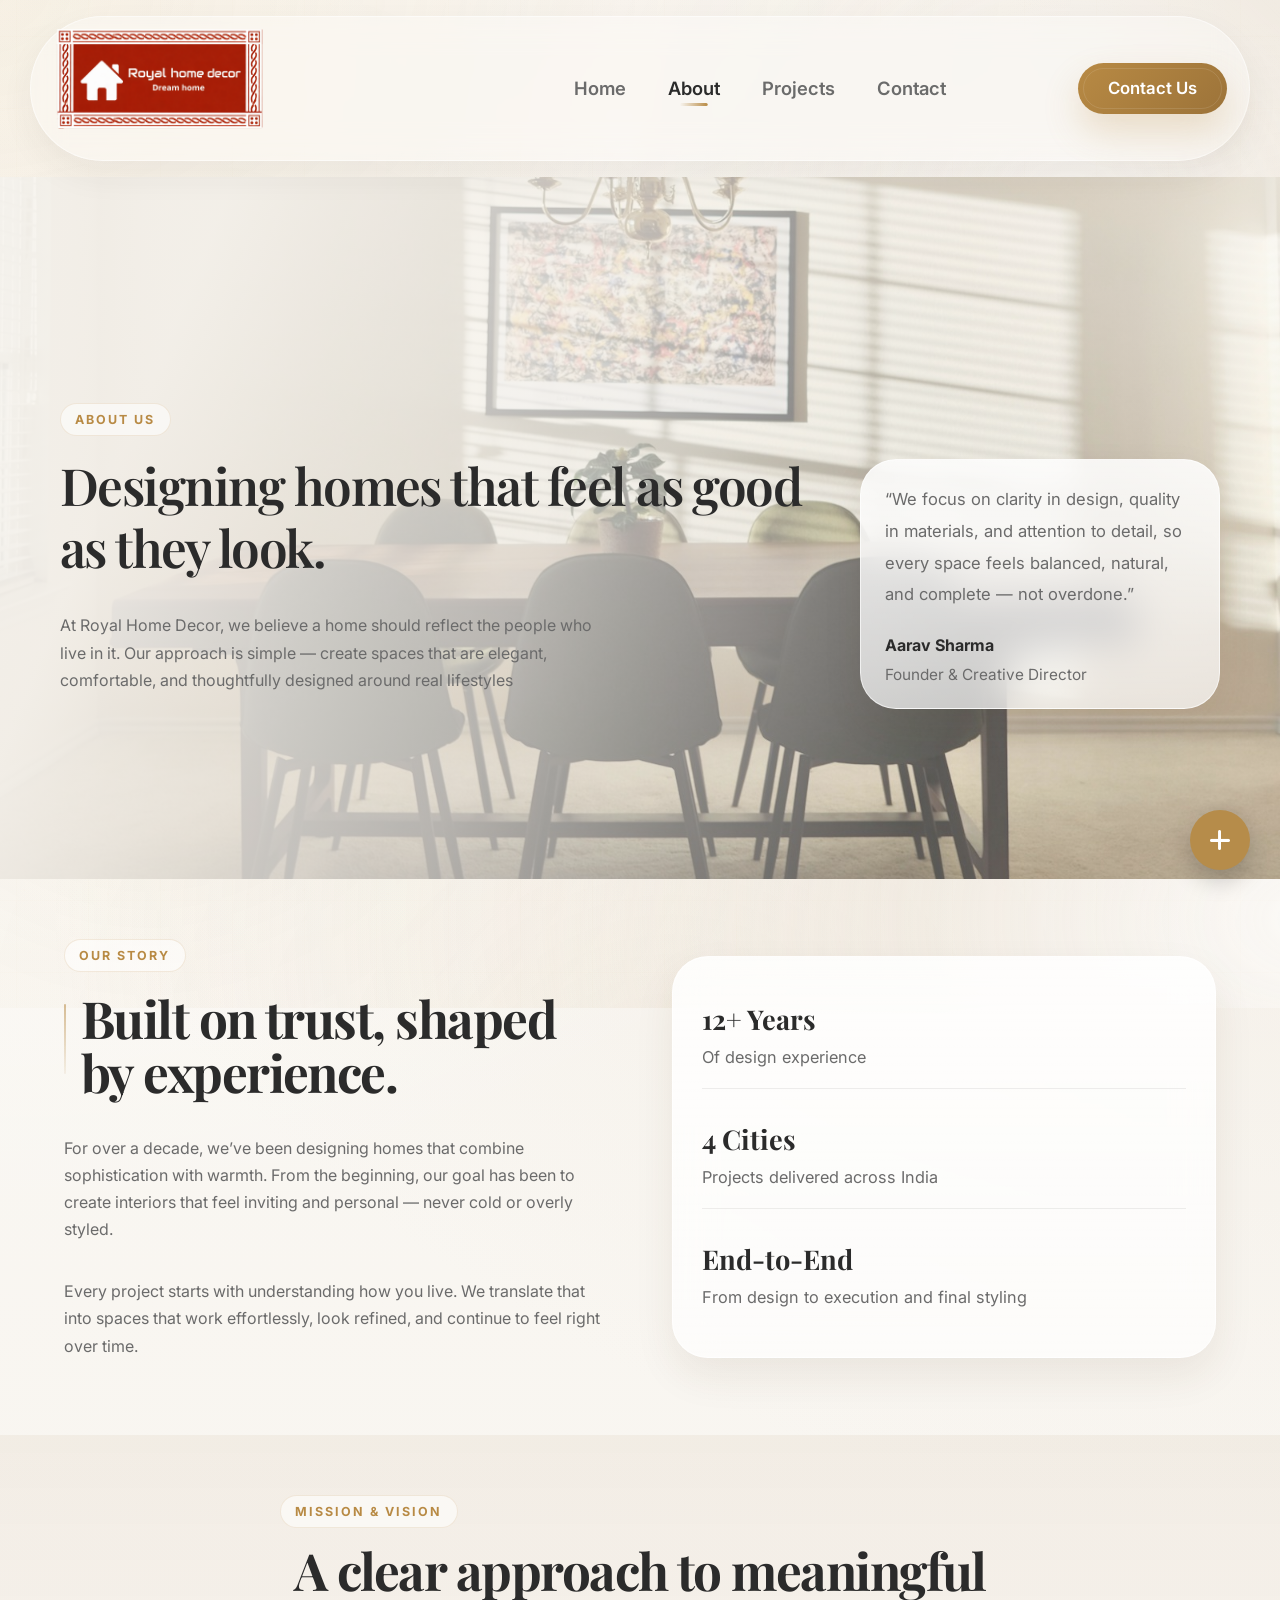
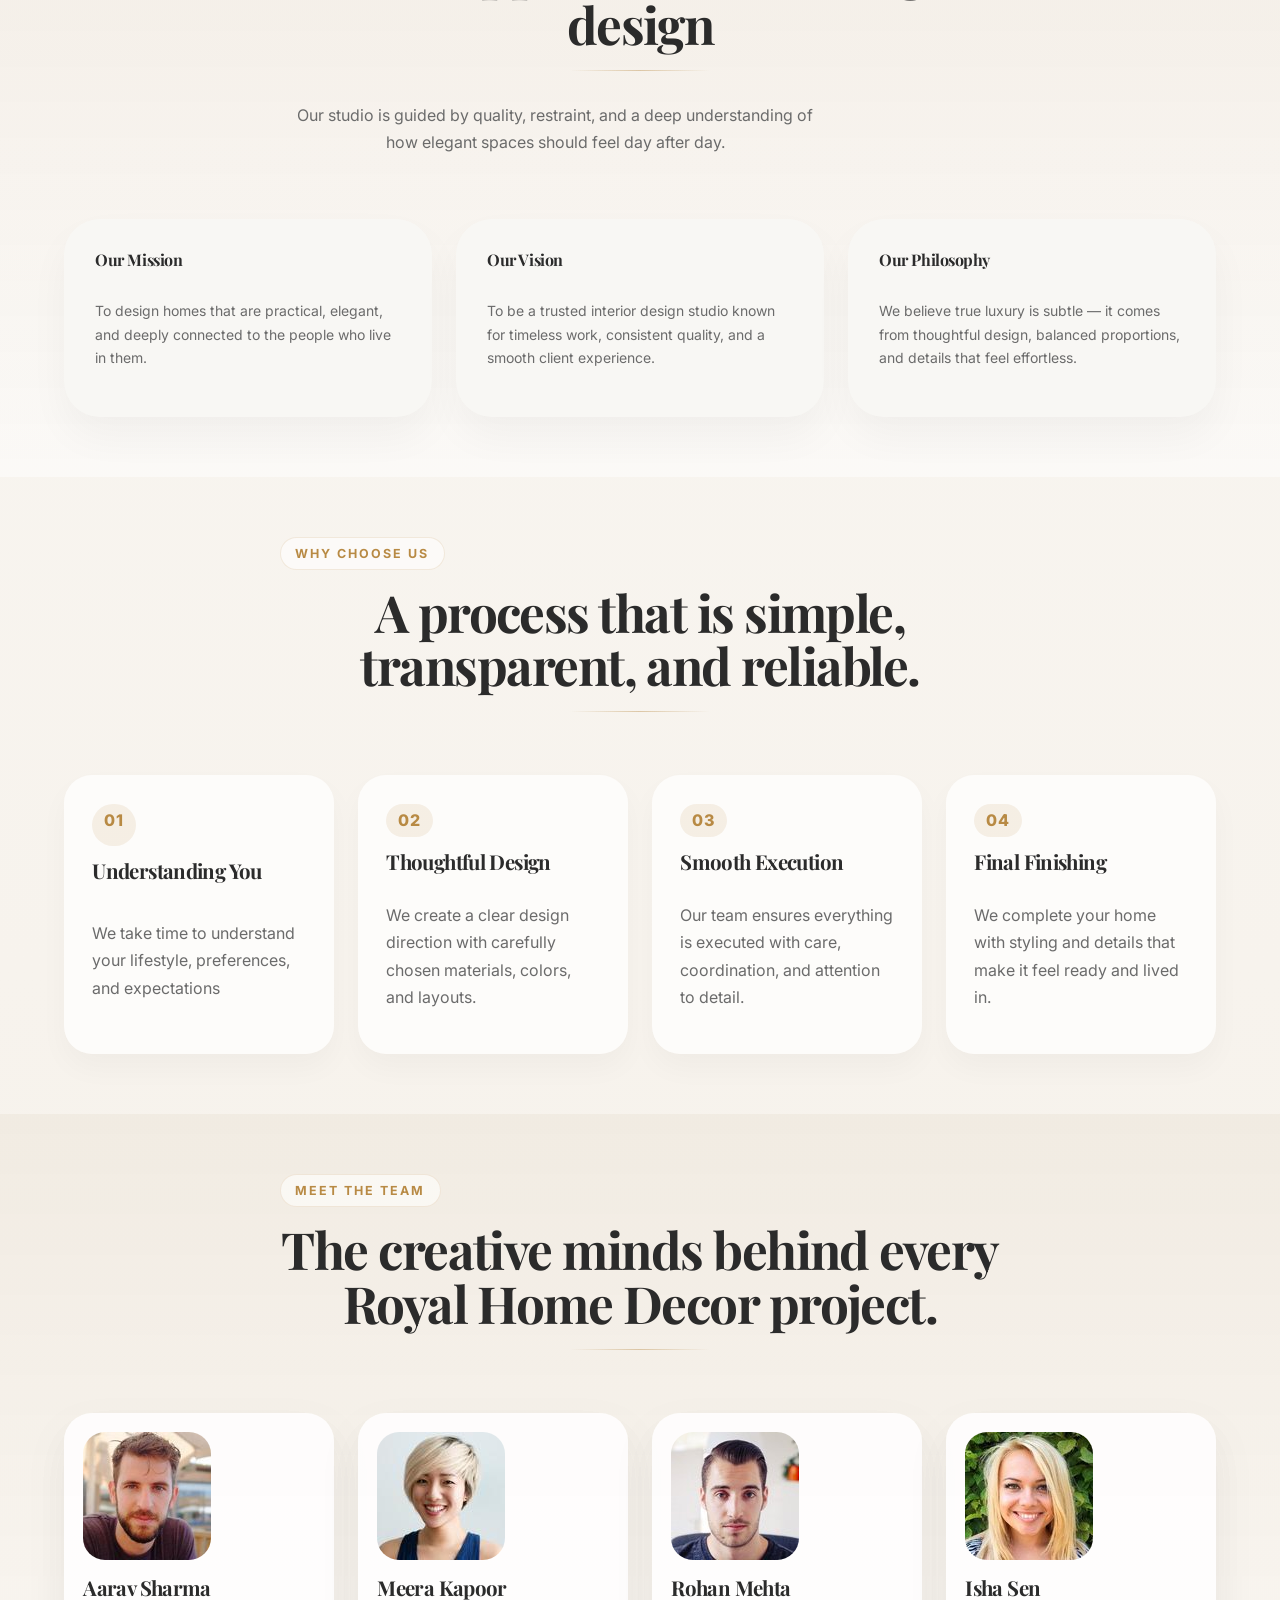
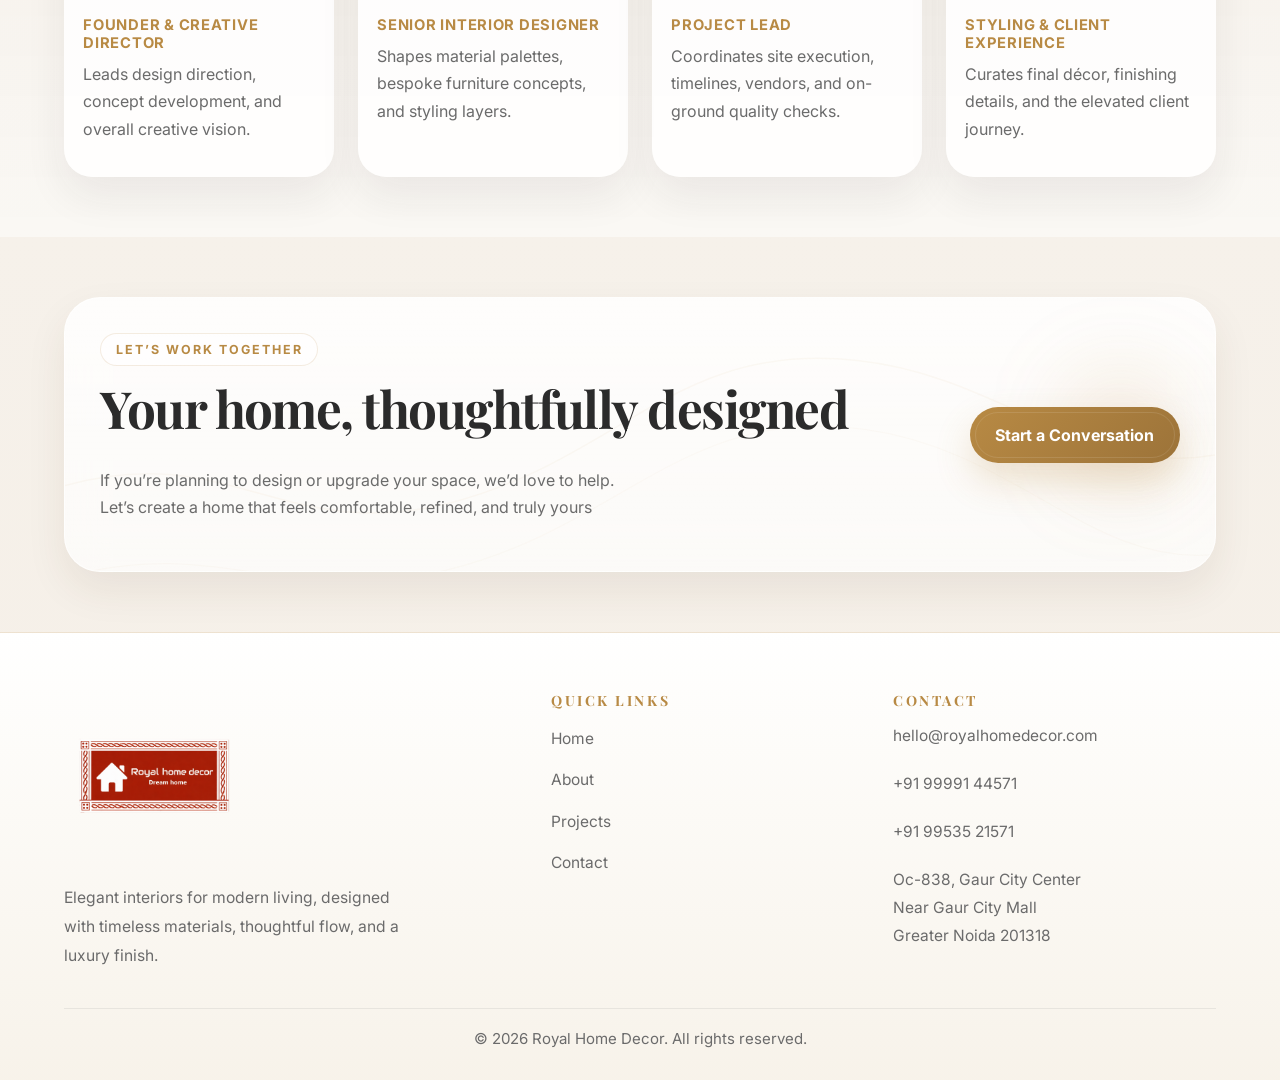
==== commit f899242a: "Update footer, gallery, brands, and social UI" ====
--- a/about.html
+++ b/about.html
@@ -95,7 +95,7 @@
 
             <div class="story-card reveal reveal-right">
               <div class="story-metric">
-                <strong>12+</strong>
+                <strong>12+ Years</strong>
                 <span>Of design experience</span>
               </div>
               <div class="story-metric">
@@ -252,7 +252,9 @@
         <div class="footer-container">
           <div class="footer-layout">
             <div class="footer-brand-block">
-              <a class="footer-brand-name" href="index.html">Royal Home Decor</a>
+              <a class="footer-logo" href="index.html">
+                <img src="images/brand/logo.png" alt="Royal Home Decor Logo" />
+              </a>
               <p class="footer-brand-text">
                 Elegant interiors for modern living, designed with timeless
                 materials, thoughtful flow, and a luxury finish.
@@ -275,29 +277,12 @@
                 >hello@royalhomedecor.com</a
               >
               <a class="footer-contact-link" href="tel:+919999144571">+91 99991 44571</a>
+              <a class="footer-contact-link" href="tel:+919953521571">+91 99535 21571</a>
               <p class="footer-address">
                 Oc-838, Gaur City Center<br />
                 Near Gaur City Mall<br />
-                Greater Noida
-              </p>
-              <div class="footer-social">
-                <a
-                  href="https://www.instagram.com/royalhomedecor66"
-                  target="_blank"
-                  rel="noopener noreferrer"
-                  aria-label="Instagram"
-                >
-                  <i class="fab fa-instagram"></i>
-                </a>
-                <a
-                  href="https://www.facebook.com/royalhomedecor66"
-                  target="_blank"
-                  rel="noopener noreferrer"
-                  aria-label="Facebook"
-                >
-                  <i class="fab fa-facebook-f"></i>
-                </a>
-              </div>
+                Greater Noida 201318
+              </p>
             </div>
           </div>
 
@@ -308,6 +293,42 @@
       </footer>
     </div>
 
+    <div class="fab-container">
+      <div class="fab-options">
+        <a
+          href="https://wa.me/919999144571"
+          target="_blank"
+          rel="noopener noreferrer"
+          class="fab-item whatsapp"
+          aria-label="WhatsApp"
+        >
+          <i class="fab fa-whatsapp"></i>
+        </a>
+        <a
+          href="https://www.instagram.com/royalhomedecor66"
+          target="_blank"
+          rel="noopener noreferrer"
+          class="fab-item instagram"
+          aria-label="Instagram"
+        >
+          <i class="fab fa-instagram"></i>
+        </a>
+        <a
+          href="https://www.facebook.com/royalhomedecor66"
+          target="_blank"
+          rel="noopener noreferrer"
+          class="fab-item facebook"
+          aria-label="Facebook"
+        >
+          <i class="fab fa-facebook-f"></i>
+        </a>
+      </div>
+
+      <button class="fab-main" id="fabToggle" aria-label="Toggle social menu">
+        <i class="fas fa-plus"></i>
+      </button>
+    </div>
+
     <script src="script.js"></script>
   </body>
 </html>
--- a/style.css
+++ b/style.css
@@ -465,10 +465,20 @@
   height: 105px;
   width: auto;
   object-fit: contain;
+  display: block;
   margin-left: 26px;
   transform: scale(2.35);
-  transform-origin: left center;
-  display: block;
+  transform-origin: center;
+}
+
+.navbar > .logo.logo--text {
+  width: auto;
+  min-width: 0;
+  height: auto;
+  overflow: visible;
+  padding-left: 0;
+  margin-right: 1rem;
+  line-height: 1.1;
 }
 
 .navbar,
@@ -1001,7 +1011,8 @@
   grid-template-columns: minmax(0, 0.95fr) minmax(0, 1.05fr);
 }
 
-.image-panel img {
+.image-panel img,
+.about-image {
   min-height: 520px;
   object-fit: cover;
   border-radius: var(--radius-xl);
@@ -1280,6 +1291,50 @@
     url("images/projects/apex-apphabe-bedroom.jpg") center 52% / cover no-repeat;
 }
 
+.apex-apphabe-gallery-shell {
+  width: min(90%, 1200px);
+  max-width: 1200px;
+}
+
+.apex-apphabe-gallery-grid {
+  display: grid;
+  grid-template-columns: repeat(3, minmax(0, 1fr));
+  gap: 20px;
+}
+
+.apex-apphabe-gallery-card {
+  margin: 0;
+  aspect-ratio: 3 / 4;
+  overflow: hidden;
+  border-radius: 20px;
+  background: linear-gradient(180deg, #faf6ef 0%, #f2e9dd 100%);
+  box-shadow: 0 18px 40px rgba(43, 43, 43, 0.08);
+}
+
+.apex-apphabe-gallery-card img {
+  width: 100%;
+  height: 100%;
+  display: block;
+  object-fit: cover;
+  transition: transform 0.4s ease;
+}
+
+.apex-apphabe-gallery-card:hover img {
+  transform: scale(1.05);
+}
+
+@media (max-width: 1100px) {
+  .apex-apphabe-gallery-grid {
+    grid-template-columns: repeat(2, minmax(0, 1fr));
+  }
+}
+
+@media (max-width: 680px) {
+  .apex-apphabe-gallery-grid {
+    grid-template-columns: 1fr;
+  }
+}
+
 [data-page="apex-golf-avenue-gallery"] .hero-gallery {
   background:
     linear-gradient(rgba(248, 245, 240, 0.78), rgba(248, 245, 240, 0.84)),
@@ -1344,133 +1399,58 @@
   pointer-events: none;
 }
 
-[data-page="gallery"] .gallery-grid {
+.mahagun-gallery-page .container {
+  width: min(90%, 1200px);
+  max-width: 1200px;
+}
+
+[data-mahagun-page-gallery] {
+  display: grid;
+  grid-template-columns: repeat(3, minmax(0, 1fr));
+  gap: clamp(1rem, 2vw, 1.5rem);
+  width: 100%;
+  max-width: 1200px;
+  margin: 0 auto;
+}
+
+[data-mahagun-page-gallery]::before,
+[data-mahagun-page-gallery]::after {
+  content: none;
+}
+
+[data-mahagun-page-gallery] .gallery-item {
+  position: relative;
   display: block;
-  max-width: 1280px;
-  margin: 0 auto;
-}
-
-[data-page="gallery"] .gallery-grid::before,
-[data-page="gallery"] .gallery-grid::after {
-  content: none;
-}
-
-[data-page="gallery"] .gallery-row {
-  display: flex;
-  gap: 24px;
-  justify-content: center;
-  margin-bottom: 24px;
-}
-
-[data-page="gallery"] .gallery-row:last-child {
-  margin-bottom: 0;
-}
-
-[data-page="gallery"] .bottom-row {
-  justify-content: center;
-}
-
-[data-page="gallery"] .gallery-row .gallery-item {
-  width: 300px;
-  flex: 0 0 300px;
+  width: 100%;
   margin: 0;
+  padding: 0;
+  border: 0;
   border-radius: 28px;
   overflow: hidden;
-  background: #fff;
-  box-shadow: 0 18px 40px rgba(0, 0, 0, 0.08);
-  border: 0;
-  padding: 0;
+  aspect-ratio: 3 / 4;
+  background: linear-gradient(180deg, #faf6ef 0%, #f1e8db 100%);
+  box-shadow: 0 18px 40px rgba(43, 43, 43, 0.08);
+  cursor: pointer;
   transition: transform 0.35s ease, box-shadow 0.35s ease;
 }
 
-[data-page="gallery"] .gallery-item img {
+[data-mahagun-page-gallery] .gallery-item img {
   width: 100%;
-  height: auto;
+  height: 100%;
   display: block;
-  border-radius: 28px;
-  max-height: none;
-  aspect-ratio: auto;
   object-fit: cover;
-  transition: transform 0.4s ease;
-}
-
-[data-page="gallery"] .gallery-item:hover {
-  transform: translateY(-5px);
-  box-shadow: 0 24px 58px rgba(43, 43, 43, 0.2);
-}
-
-[data-page="gallery"] .gallery-item:hover img {
-  transform: scale(1.03);
-}
-
-[data-page="nirala-gallery"] .gallery-grid,
-[data-page="apex-gallery"] .gallery-grid,
-[data-page="apex-golf-avenue-gallery"] .gallery-grid,
-[data-page="gaur-city-gallery"] .gallery-grid {
-  display: block;
-  column-count: 4;
-  column-gap: 22px;
-  max-width: 1280px;
-  margin: 0 auto;
-}
-
-[data-page="nirala-gallery"] .gallery-grid::before,
-[data-page="nirala-gallery"] .gallery-grid::after,
-[data-page="apex-gallery"] .gallery-grid::before,
-[data-page="apex-gallery"] .gallery-grid::after,
-[data-page="apex-golf-avenue-gallery"] .gallery-grid::before,
-[data-page="apex-golf-avenue-gallery"] .gallery-grid::after,
-[data-page="gaur-city-gallery"] .gallery-grid::before,
-[data-page="gaur-city-gallery"] .gallery-grid::after {
-  content: none;
-}
-
-[data-page="nirala-gallery"] .gallery-item,
-[data-page="apex-gallery"] .gallery-item,
-[data-page="apex-golf-avenue-gallery"] .gallery-item,
-[data-page="gaur-city-gallery"] .gallery-item {
-  display: inline-block;
-  width: 100%;
-  break-inside: avoid;
-  -webkit-column-break-inside: avoid;
-  page-break-inside: avoid;
-  margin: 0 0 22px;
-  border-radius: 28px;
-  overflow: hidden;
-  background: #fff;
-  box-shadow: 0 18px 40px rgba(0, 0, 0, 0.08);
-  border: 0;
-  padding: 0;
-  transition: transform 0.35s ease, box-shadow 0.35s ease;
-}
-
-[data-page="nirala-gallery"] .gallery-item img,
-[data-page="apex-gallery"] .gallery-item img,
-[data-page="apex-golf-avenue-gallery"] .gallery-item img,
-[data-page="gaur-city-gallery"] .gallery-item img {
-  width: 100%;
-  height: auto;
-  display: block;
-  border-radius: 28px;
-  max-height: none;
-  aspect-ratio: auto;
-  object-fit: cover;
-  transition: transform 0.4s ease;
-}
-
-[data-page="nirala-gallery"] .gallery-item:hover,
-[data-page="apex-gallery"] .gallery-item:hover,
-[data-page="apex-golf-avenue-gallery"] .gallery-item:hover,
-[data-page="gaur-city-gallery"] .gallery-item:hover {
-  transform: translateY(-5px);
-  box-shadow: 0 24px 58px rgba(43, 43, 43, 0.2);
-}
-
-[data-page="nirala-gallery"] .gallery-item:hover img,
-[data-page="apex-gallery"] .gallery-item:hover img,
-[data-page="apex-golf-avenue-gallery"] .gallery-item:hover img,
-[data-page="gaur-city-gallery"] .gallery-item:hover img {
-  transform: scale(1.03);
+  transition: transform 0.45s ease;
+}
+
+[data-mahagun-page-gallery] .gallery-item:hover,
+[data-mahagun-page-gallery] .gallery-item:focus-visible {
+  transform: translateY(-6px);
+  box-shadow: 0 26px 56px rgba(43, 43, 43, 0.16);
+}
+
+[data-mahagun-page-gallery] .gallery-item:hover img,
+[data-mahagun-page-gallery] .gallery-item:focus-visible img {
+  transform: scale(1.04);
 }
 
 .mahagun-lightbox {
@@ -1515,6 +1495,7 @@
   font-size: 2rem;
   line-height: 1;
 }
+
 
 .testimonials-section {
   position: relative;
@@ -1688,6 +1669,51 @@
   flex: 1;
 }
 
+.brands-section {
+  text-align: center;
+  padding: 80px 0;
+  overflow: hidden;
+}
+
+.brands-slider {
+  overflow: hidden;
+  position: relative;
+  width: 100%;
+  margin-top: 30px;
+}
+
+.brands-track {
+  display: flex;
+  gap: 60px;
+  animation: scroll 25s linear infinite;
+  align-items: center;
+  width: max-content;
+}
+
+.brand-item {
+  width: 140px;
+  height: 80px;
+  display: flex;
+  align-items: center;
+  justify-content: center;
+  flex: 0 0 140px;
+}
+
+.brand-item img {
+  max-width: 100%;
+  max-height: 50px;
+  object-fit: contain;
+  filter: grayscale(100%);
+  opacity: 0.7;
+  transition: 0.3s;
+}
+
+.brand-item:hover img {
+  filter: grayscale(0%);
+  opacity: 1;
+  transform: scale(1.1);
+}
+
 .carousel-dot,
 .carousel-arrow {
   display: inline-flex;
@@ -2109,7 +2135,7 @@
 
 .map-placeholder {
   position: relative;
-  min-height: 280px;
+  min-height: 340px;
   overflow: hidden;
   border-radius: var(--radius-lg);
   background:
@@ -2145,23 +2171,28 @@
 
 .map-overlay {
   position: absolute;
+  top: 1.2rem;
   left: 1.2rem;
   right: 1.2rem;
   bottom: 1.2rem;
   display: grid;
   gap: 0.35rem;
-  padding: 1rem 1.05rem;
+  padding: 0;
   border-radius: 18px;
   background: rgba(255, 255, 255, 0.84);
   backdrop-filter: blur(14px);
-}
-
-.map-overlay span {
-  color: var(--gold);
-  font-size: 0.78rem;
-  font-weight: 800;
-  letter-spacing: 0.12em;
-  text-transform: uppercase;
+  overflow: hidden;
+}
+
+.map-inner {
+  width: 100%;
+  height: 300px;
+  overflow: hidden;
+  border-radius: 20px;
+}
+
+.map-inner iframe {
+  display: block;
 }
 
 .site-footer {
@@ -2195,14 +2226,24 @@
 
 .footer-brand-block {
   max-width: 360px;
-}
-
-.footer-brand-name {
-  font-family: "Playfair Display", serif;
-  font-size: clamp(1.6rem, 2vw, 1.95rem);
-  font-weight: 700;
-  letter-spacing: 0.02em;
-  color: var(--text-primary);
+  gap: 0.6rem;
+}
+
+.footer-contact-block {
+  gap: 0.75rem;
+}
+
+.footer-logo {
+  display: inline-flex;
+  width: 180px;
+  max-width: 100%;
+}
+
+.footer-logo img {
+  width: 100%;
+  height: auto;
+  display: block;
+  object-fit: contain;
 }
 
 .footer-brand-text {
@@ -2234,6 +2275,12 @@
   line-height: 1.8;
 }
 
+.footer-contact-link,
+.footer-address {
+  display: block;
+  margin-bottom: 8px;
+}
+
 .footer-links-list a:hover,
 .footer-links-list a:focus-visible,
 .footer-contact-link:hover,
@@ -2242,42 +2289,7 @@
 }
 
 .footer-address {
-  margin: 0;
-}
-
-.footer-social {
-  display: flex;
-  flex-wrap: wrap;
-  gap: 14px;
-  padding-top: 0.35rem;
-}
-
-.footer-social a {
-  width: 42px;
-  height: 42px;
-  display: inline-flex;
-  align-items: center;
-  justify-content: center;
-  border-radius: 999px;
-  background: linear-gradient(135deg, var(--gold) 0%, var(--gold-deep) 100%);
-  color: #fff;
-  box-shadow: 0 12px 30px rgba(184, 138, 68, 0.2);
-  transition:
-    transform 0.3s ease,
-    box-shadow 0.3s ease,
-    background 0.3s ease;
-}
-
-.footer-social a:hover,
-.footer-social a:focus-visible {
-  color: #fff;
-  background: #111;
-  transform: translateY(-3px);
-  box-shadow: 0 16px 30px rgba(17, 17, 17, 0.18);
-}
-
-.footer-social i {
-  font-size: 1rem;
+  margin: 0 0 8px;
 }
 
 .footer-bottom {
@@ -2290,6 +2302,142 @@
   color: var(--text-secondary);
   font-size: 0.94rem;
   text-align: center;
+}
+
+.fab-container {
+  position: fixed;
+  bottom: 30px;
+  right: 30px;
+  z-index: 999;
+}
+
+.fab-main {
+  width: 60px;
+  height: 60px;
+  border-radius: 50%;
+  background: #b68c4a;
+  color: #fff;
+  border: none;
+  font-size: 24px;
+  cursor: pointer;
+  box-shadow: 0 10px 25px rgba(0, 0, 0, 0.2);
+  display: flex;
+  align-items: center;
+  justify-content: center;
+  transition: 0.3s;
+  animation: pulse 2s infinite;
+}
+
+.fab-options {
+  display: flex;
+  flex-direction: column;
+  gap: 12px;
+  margin-bottom: 10px;
+  opacity: 0;
+  pointer-events: none;
+  transform: translateY(20px);
+  transition: all 0.3s ease;
+}
+
+.fab-container:hover .fab-options {
+  opacity: 1;
+  pointer-events: auto;
+  transform: translateY(0);
+}
+
+.fab-container:hover .fab-main {
+  transform: rotate(45deg) scale(1.1);
+  animation: none;
+}
+
+.fab-item {
+  width: 45px;
+  height: 45px;
+  border-radius: 50%;
+  display: flex;
+  align-items: center;
+  justify-content: center;
+  color: #fff;
+  font-size: 18px;
+  text-decoration: none;
+  transition: all 0.3s ease;
+  transform: scale(0.9);
+}
+
+.fab-item:hover {
+  transform: scale(1.15) translateX(-5px);
+  box-shadow: 0 10px 20px rgba(0, 0, 0, 0.2);
+}
+
+.fab-item i {
+  transition: transform 0.3s ease;
+}
+
+.fab-item:hover i {
+  transform: rotate(10deg) scale(1.2);
+}
+
+.fab-container:hover .fab-item {
+  animation: fadeUp 0.4s ease forwards;
+}
+
+.fab-container:hover .fab-item:nth-child(1) {
+  animation-delay: 0.05s;
+}
+
+.fab-container:hover .fab-item:nth-child(2) {
+  animation-delay: 0.1s;
+}
+
+.fab-container:hover .fab-item:nth-child(3) {
+  animation-delay: 0.15s;
+}
+
+.whatsapp {
+  background: #25d366;
+}
+
+.whatsapp:hover {
+  box-shadow: 0 0 15px rgba(37, 211, 102, 0.6);
+}
+
+.instagram {
+  background: #e1306c;
+}
+
+.instagram:hover {
+  box-shadow: 0 0 15px rgba(225, 48, 108, 0.6);
+}
+
+.facebook {
+  background: #1877f2;
+}
+
+.facebook:hover {
+  box-shadow: 0 0 15px rgba(24, 119, 242, 0.6);
+}
+
+@keyframes pulse {
+  0% {
+    box-shadow: 0 0 0 0 rgba(182, 140, 74, 0.5);
+  }
+  70% {
+    box-shadow: 0 0 0 15px rgba(182, 140, 74, 0);
+  }
+  100% {
+    box-shadow: 0 0 0 0 rgba(182, 140, 74, 0);
+  }
+}
+
+@keyframes fadeUp {
+  from {
+    opacity: 0;
+    transform: translateY(20px) scale(0.8);
+  }
+  to {
+    opacity: 1;
+    transform: translateY(0) scale(1);
+  }
 }
 
 @media (max-width: 860px) {
@@ -2307,8 +2455,9 @@
     max-width: 100%;
   }
 
-  .footer-social {
-    justify-content: center;
+  .fab-container {
+    bottom: 20px;
+    right: 20px;
   }
 }
 
@@ -2657,7 +2806,8 @@
     gap: 22px;
   }
 
-  .image-panel img {
+  .image-panel img,
+  .about-image {
     min-height: 420px;
   }
 }
@@ -2692,12 +2842,21 @@
     min-width: 240px;
     height: 84px;
     padding-left: 14px;
+    margin-right: 0.5rem;
   }
 
   .navbar > .logo img {
     height: 72px;
-    margin-left: 12px;
-    transform: scale(1.85);
+    margin-left: 18px;
+    transform: scale(2.1);
+  }
+
+  .navbar > .logo.logo--text {
+    width: auto;
+    min-width: 0;
+    height: auto;
+    padding-left: 0;
+    margin-right: 0.75rem;
   }
 
   .about-section h1,
@@ -2796,7 +2955,8 @@
     padding: 1.4rem;
   }
 
-  .image-panel img {
+  .image-panel img,
+  .about-image {
     min-height: 320px;
   }
 
@@ -2828,53 +2988,6 @@
   section,
   .section {
     padding: var(--space-sm) 0;
-  }
-}
-
-@media (max-width: 1320px) {
-  [data-page="gallery"] .gallery-row {
-    flex-wrap: wrap;
-  }
-
-  [data-page="gallery"] .gallery-row .gallery-item {
-    width: calc(50% - 12px);
-    flex: 1 1 calc(50% - 12px);
-    max-width: 360px;
-  }
-}
-
-@media (max-width: 760px) {
-  [data-page="gallery"] .gallery-row .gallery-item {
-    width: 100%;
-    flex: 1 1 100%;
-    max-width: 440px;
-  }
-}
-
-@media (max-width: 1100px) {
-  [data-page="nirala-gallery"] .gallery-grid,
-  [data-page="apex-gallery"] .gallery-grid,
-  [data-page="apex-golf-avenue-gallery"] .gallery-grid,
-  [data-page="gaur-city-gallery"] .gallery-grid {
-    column-count: 3;
-  }
-}
-
-@media (max-width: 768px) {
-  [data-page="nirala-gallery"] .gallery-grid,
-  [data-page="apex-gallery"] .gallery-grid,
-  [data-page="apex-golf-avenue-gallery"] .gallery-grid,
-  [data-page="gaur-city-gallery"] .gallery-grid {
-    column-count: 2;
-  }
-}
-
-@media (max-width: 520px) {
-  [data-page="nirala-gallery"] .gallery-grid,
-  [data-page="apex-gallery"] .gallery-grid,
-  [data-page="apex-golf-avenue-gallery"] .gallery-grid,
-  [data-page="gaur-city-gallery"] .gallery-grid {
-    column-count: 1;
   }
 }
 
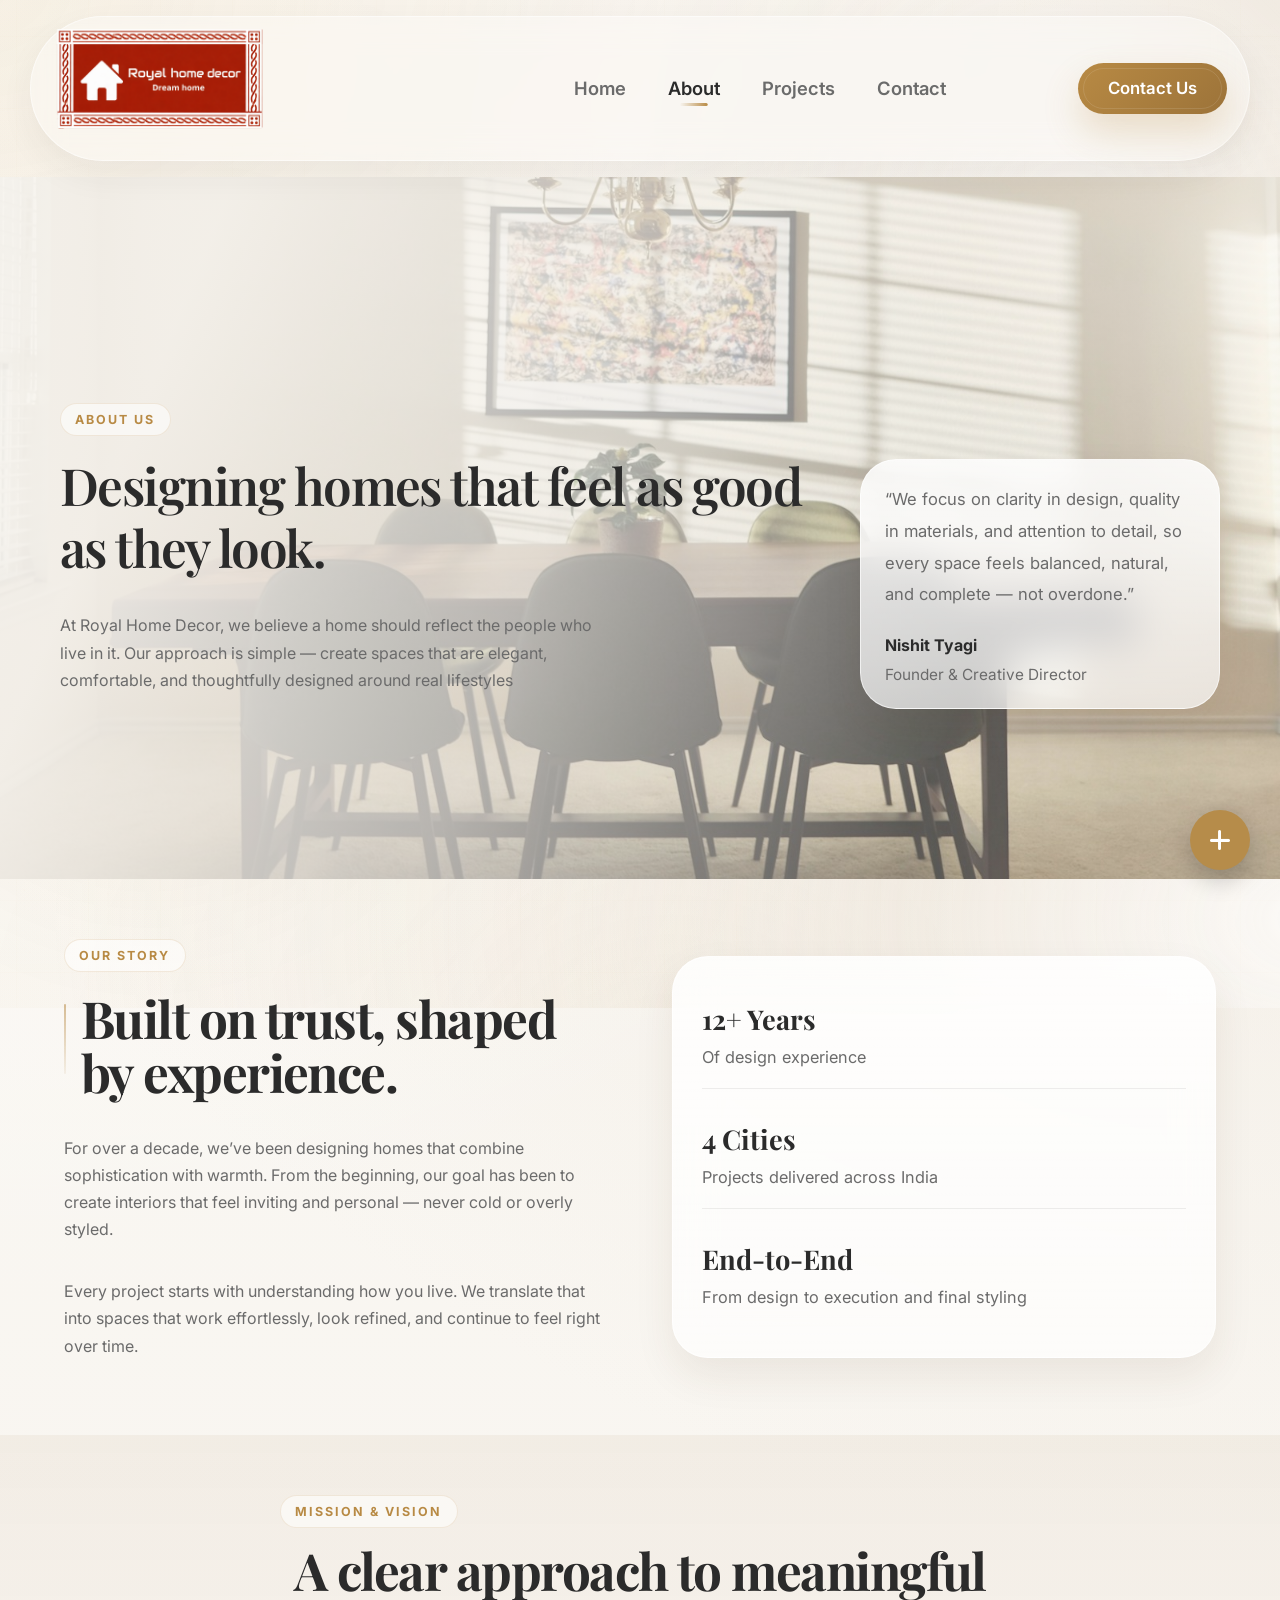
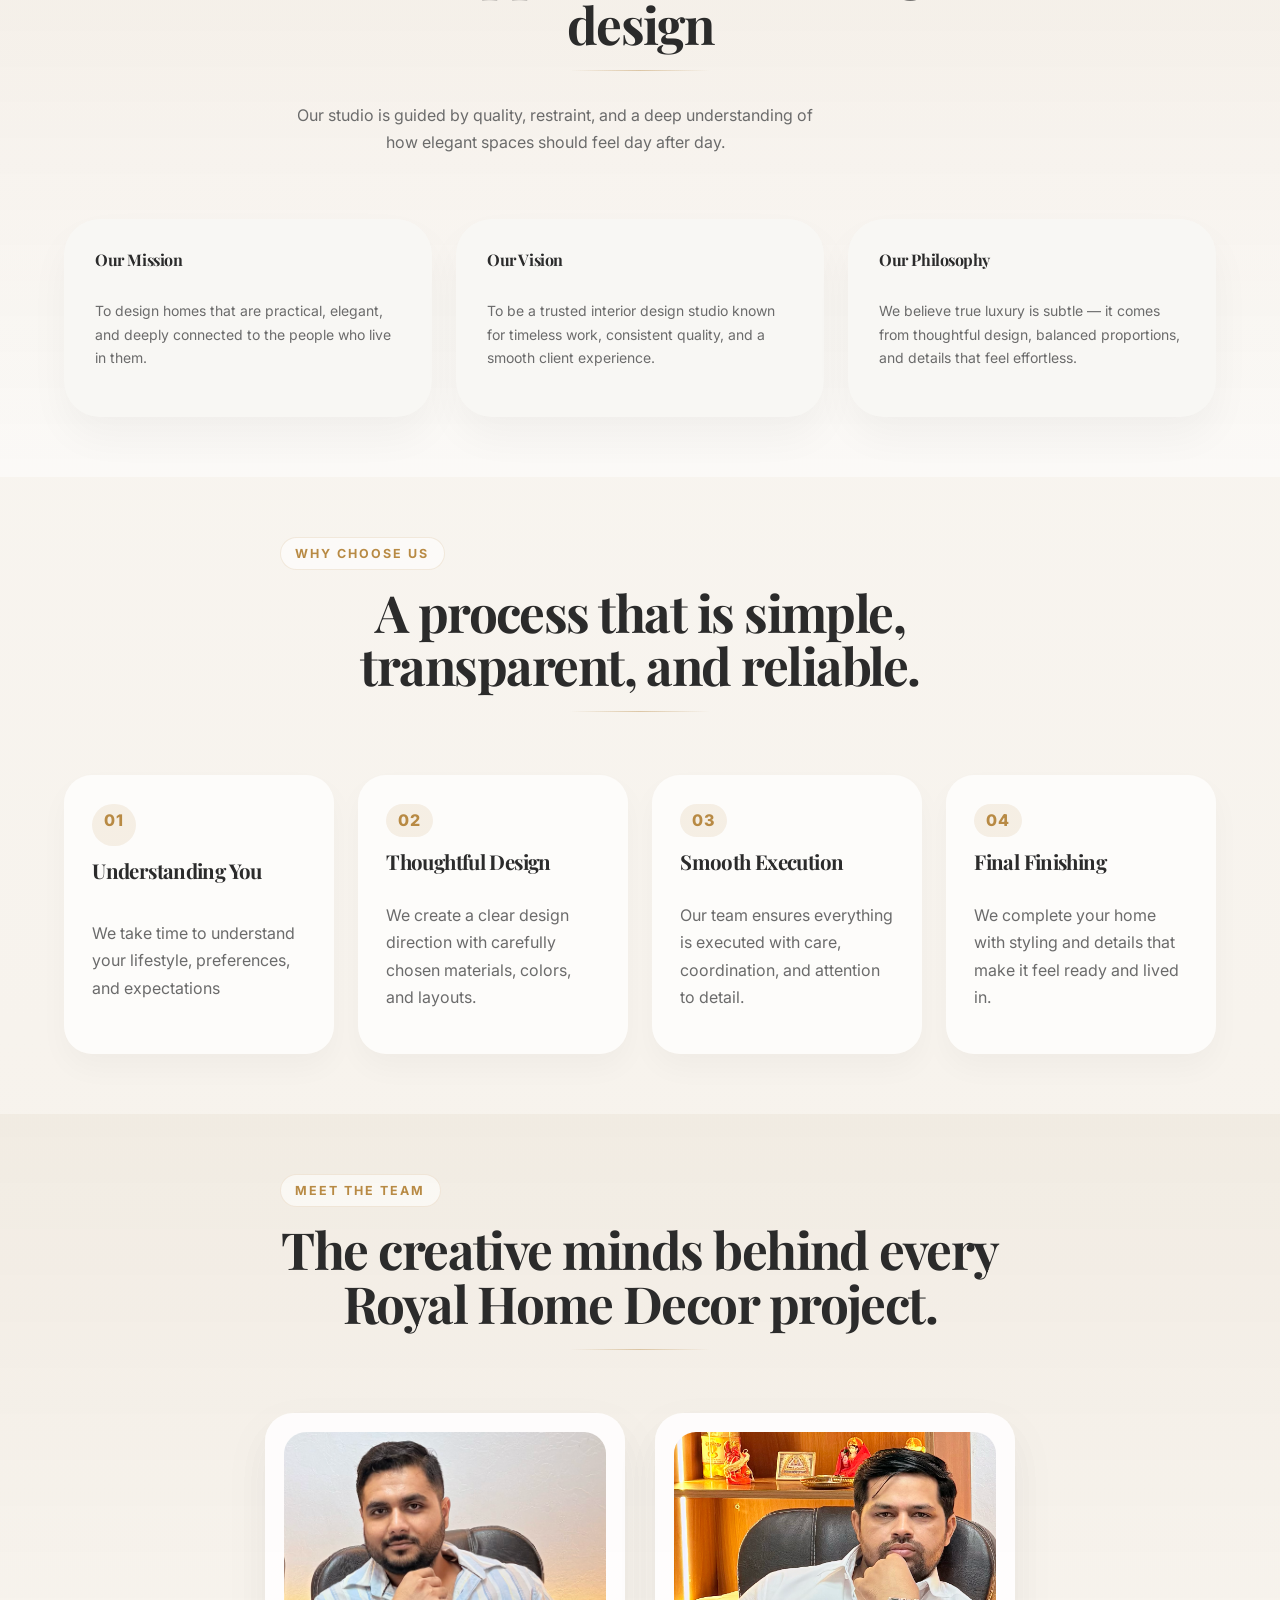
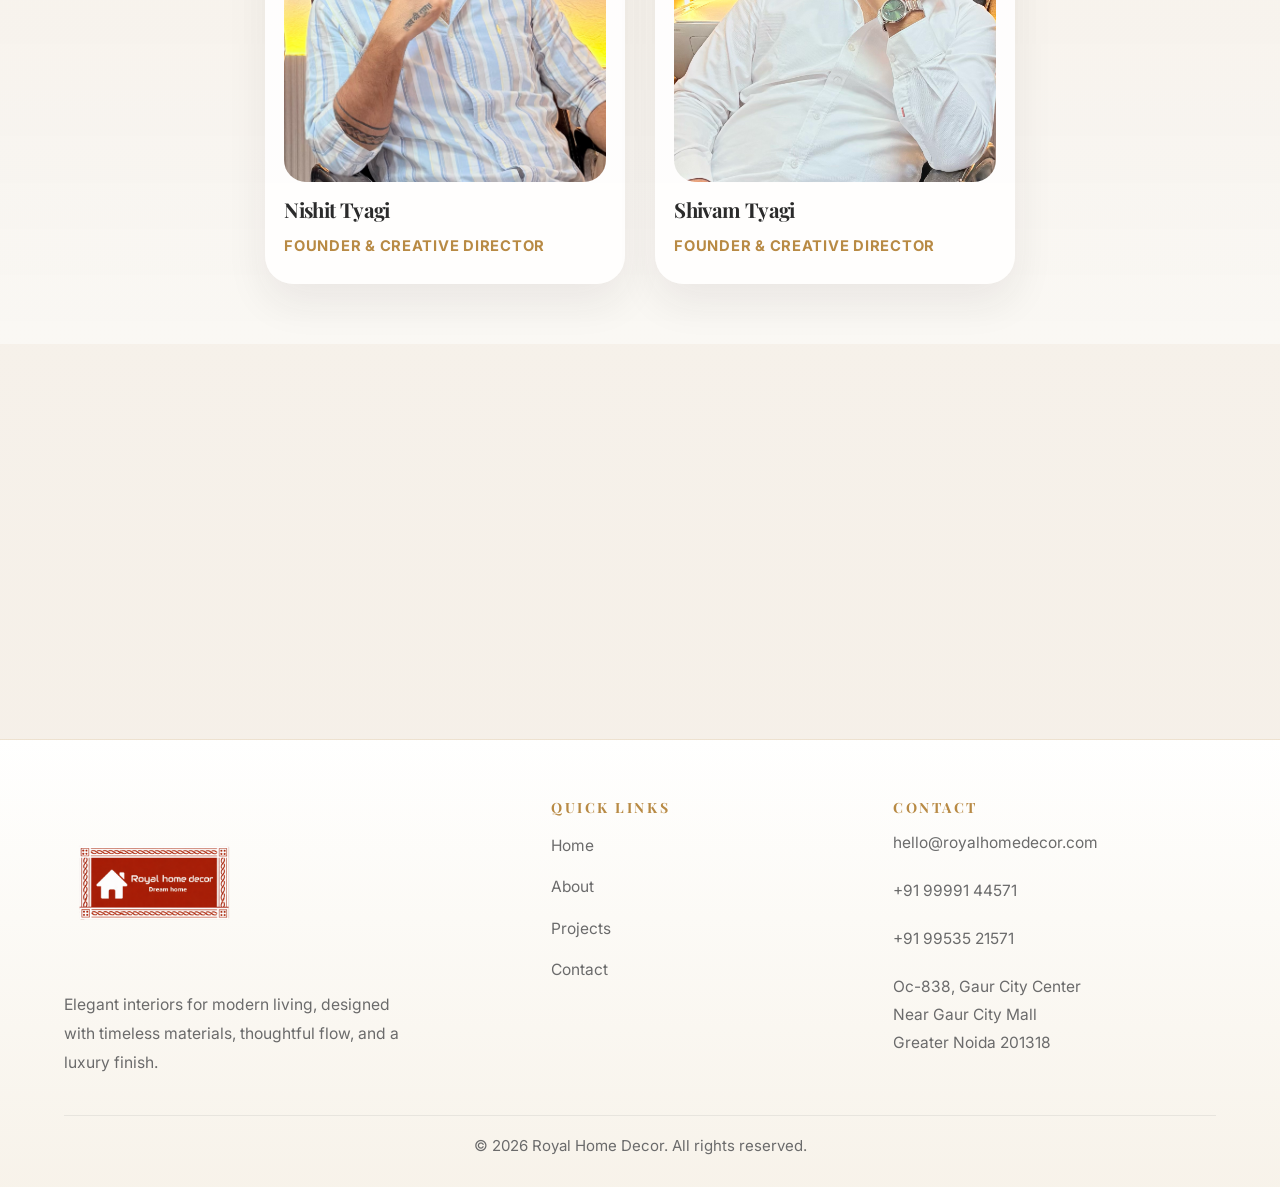
==== commit 3cdc1db0: "Update team section and smooth FAB animation" ====
--- a/about.html
+++ b/about.html
@@ -71,7 +71,7 @@
                 “We focus on clarity in design, quality in materials, and attention to detail, so every space
                 feels balanced, natural, and complete — not overdone.”
                 </p>
-              <strong>Aarav Sharma</strong>
+              <strong>Nishit Tyagi</strong>
               <span>Founder &amp; Creative Director</span>
             </div>
           </div>
@@ -193,39 +193,24 @@
         </section>
 
         <section class="section section-soft">
-          <div class="container">
+          <div class="container team-section-container">
             <div class="section-header reveal reveal-up">
               <span class="section-tag">Meet The Team</span>
               <h2>The creative minds behind every Royal Home Decor project.</h2>
             </div>
 
             <div class="team-grid">
-              <article class="team-card reveal reveal-up" data-delay="0">
-                <img src="images/team/aarav-sharma.jpg" alt="Aarav Sharma portrait" />
-                <h3>Aarav Sharma</h3>
+
+              <article class="team-card reveal reveal-up" data-delay="240">
+                <img src="images/mtt 1.png" alt="Nishit Tyagi portrait" />
+                <h3>Nishit Tyagi</h3>
                 <span>Founder &amp; Creative Director</span>
-                <p>Leads design direction, concept development, and overall creative vision.</p>
-              </article>
-
-              <article class="team-card reveal reveal-up" data-delay="120">
-                <img src="images/team/meera-kapoor.jpg" alt="Meera Kapoor portrait" />
-                <h3>Meera Kapoor</h3>
-                <span>Senior Interior Designer</span>
-                <p>Shapes material palettes, bespoke furniture concepts, and styling layers.</p>
-              </article>
-
-              <article class="team-card reveal reveal-up" data-delay="240">
-                <img src="images/team/rohan-mehta.jpg" alt="Rohan Mehta portrait" />
-                <h3>Rohan Mehta</h3>
-                <span>Project Lead</span>
-                <p>Coordinates site execution, timelines, vendors, and on-ground quality checks.</p>
               </article>
 
               <article class="team-card reveal reveal-up" data-delay="360">
-                <img src="images/team/isha-sen.jpg" alt="Isha Sen portrait" />
-                <h3>Isha Sen</h3>
-                <span>Styling &amp; Client Experience</span>
-                <p>Curates final décor, finishing details, and the elevated client journey.</p>
+                <img src="images/mtt 2.png" alt="shivam Tyagi portrait" />
+                <h3>Shivam Tyagi</h3>
+                <span>Founder &amp; Creative Director</span>
               </article>
             </div>
           </div>
--- a/style.css
+++ b/style.css
@@ -1904,10 +1904,29 @@
   letter-spacing: 0.08em;
 }
 
+.team-section-container {
+  display: flex;
+  flex-direction: column;
+  align-items: center;
+}
+
+.team-section-container .section-header {
+  width: 100%;
+}
+
 .team-grid {
-  display: grid;
-  grid-template-columns: repeat(4, minmax(0, 1fr));
-  gap: 1.5rem;
+  display: flex;
+  justify-content: center;
+  align-items: center;
+  flex-wrap: wrap;
+  gap: 30px;
+  margin: 0 auto;
+  width: 100%;
+}
+
+.team-grid > .team-card {
+  flex: 0 1 360px;
+  width: min(100%, 360px);
 }
 
 .team-card {
@@ -1915,7 +1934,8 @@
   border-radius: var(--radius-lg);
   background: rgba(255, 255, 255, 0.82);
   box-shadow: 0 18px 42px rgba(43, 43, 43, 0.08);
-  transition: transform var(--transition), box-shadow var(--transition);
+  overflow: hidden;
+  transition: all 0.4s ease;
 }
 
 .team-card img {
@@ -1923,6 +1943,18 @@
   object-fit: cover;
   border-radius: 22px;
   margin-bottom: 1rem;
+  transition: transform 0.4s ease;
+}
+
+.team-card:hover,
+.team-card:focus-within {
+  transform: translateY(-10px);
+  box-shadow: 0 24px 52px rgba(43, 43, 43, 0.14);
+}
+
+.team-card:hover img,
+.team-card:focus-within img {
+  transform: scale(1.05);
 }
 
 .team-card span {
@@ -2333,16 +2365,11 @@
   flex-direction: column;
   gap: 12px;
   margin-bottom: 10px;
-  opacity: 0;
   pointer-events: none;
-  transform: translateY(20px);
-  transition: all 0.3s ease;
 }
 
 .fab-container:hover .fab-options {
-  opacity: 1;
   pointer-events: auto;
-  transform: translateY(0);
 }
 
 .fab-container:hover .fab-main {
@@ -2360,12 +2387,14 @@
   color: #fff;
   font-size: 18px;
   text-decoration: none;
-  transition: all 0.3s ease;
-  transform: scale(0.9);
+  opacity: 0;
+  visibility: hidden;
+  transform: translateY(20px) scale(0.9);
+  transition: all 0.35s ease;
 }
 
 .fab-item:hover {
-  transform: scale(1.15) translateX(-5px);
+  transform: translateY(0) scale(1.15) translateX(-5px);
   box-shadow: 0 10px 20px rgba(0, 0, 0, 0.2);
 }
 
@@ -2378,19 +2407,21 @@
 }
 
 .fab-container:hover .fab-item {
-  animation: fadeUp 0.4s ease forwards;
+  opacity: 1;
+  visibility: visible;
+  transform: translateY(0) scale(1);
 }
 
 .fab-container:hover .fab-item:nth-child(1) {
-  animation-delay: 0.05s;
+  transition-delay: 0.1s;
 }
 
 .fab-container:hover .fab-item:nth-child(2) {
-  animation-delay: 0.1s;
+  transition-delay: 0.2s;
 }
 
 .fab-container:hover .fab-item:nth-child(3) {
-  animation-delay: 0.15s;
+  transition-delay: 0.3s;
 }
 
 .whatsapp {
@@ -2426,17 +2457,6 @@
   }
   100% {
     box-shadow: 0 0 0 0 rgba(182, 140, 74, 0);
-  }
-}
-
-@keyframes fadeUp {
-  from {
-    opacity: 0;
-    transform: translateY(20px) scale(0.8);
-  }
-  to {
-    opacity: 1;
-    transform: translateY(0) scale(1);
   }
 }
 
@@ -2598,10 +2618,6 @@
   .value-grid,
   .timeline,
   .gallery-grid {
-    grid-template-columns: repeat(2, minmax(0, 1fr));
-  }
-
-  .team-grid {
     grid-template-columns: repeat(2, minmax(0, 1fr));
   }
 
@@ -2897,8 +2913,7 @@
   .project-grid--three,
   .value-grid,
   .timeline,
-  .gallery-grid,
-  .team-grid {
+  .gallery-grid {
     grid-template-columns: 1fr;
   }
 
